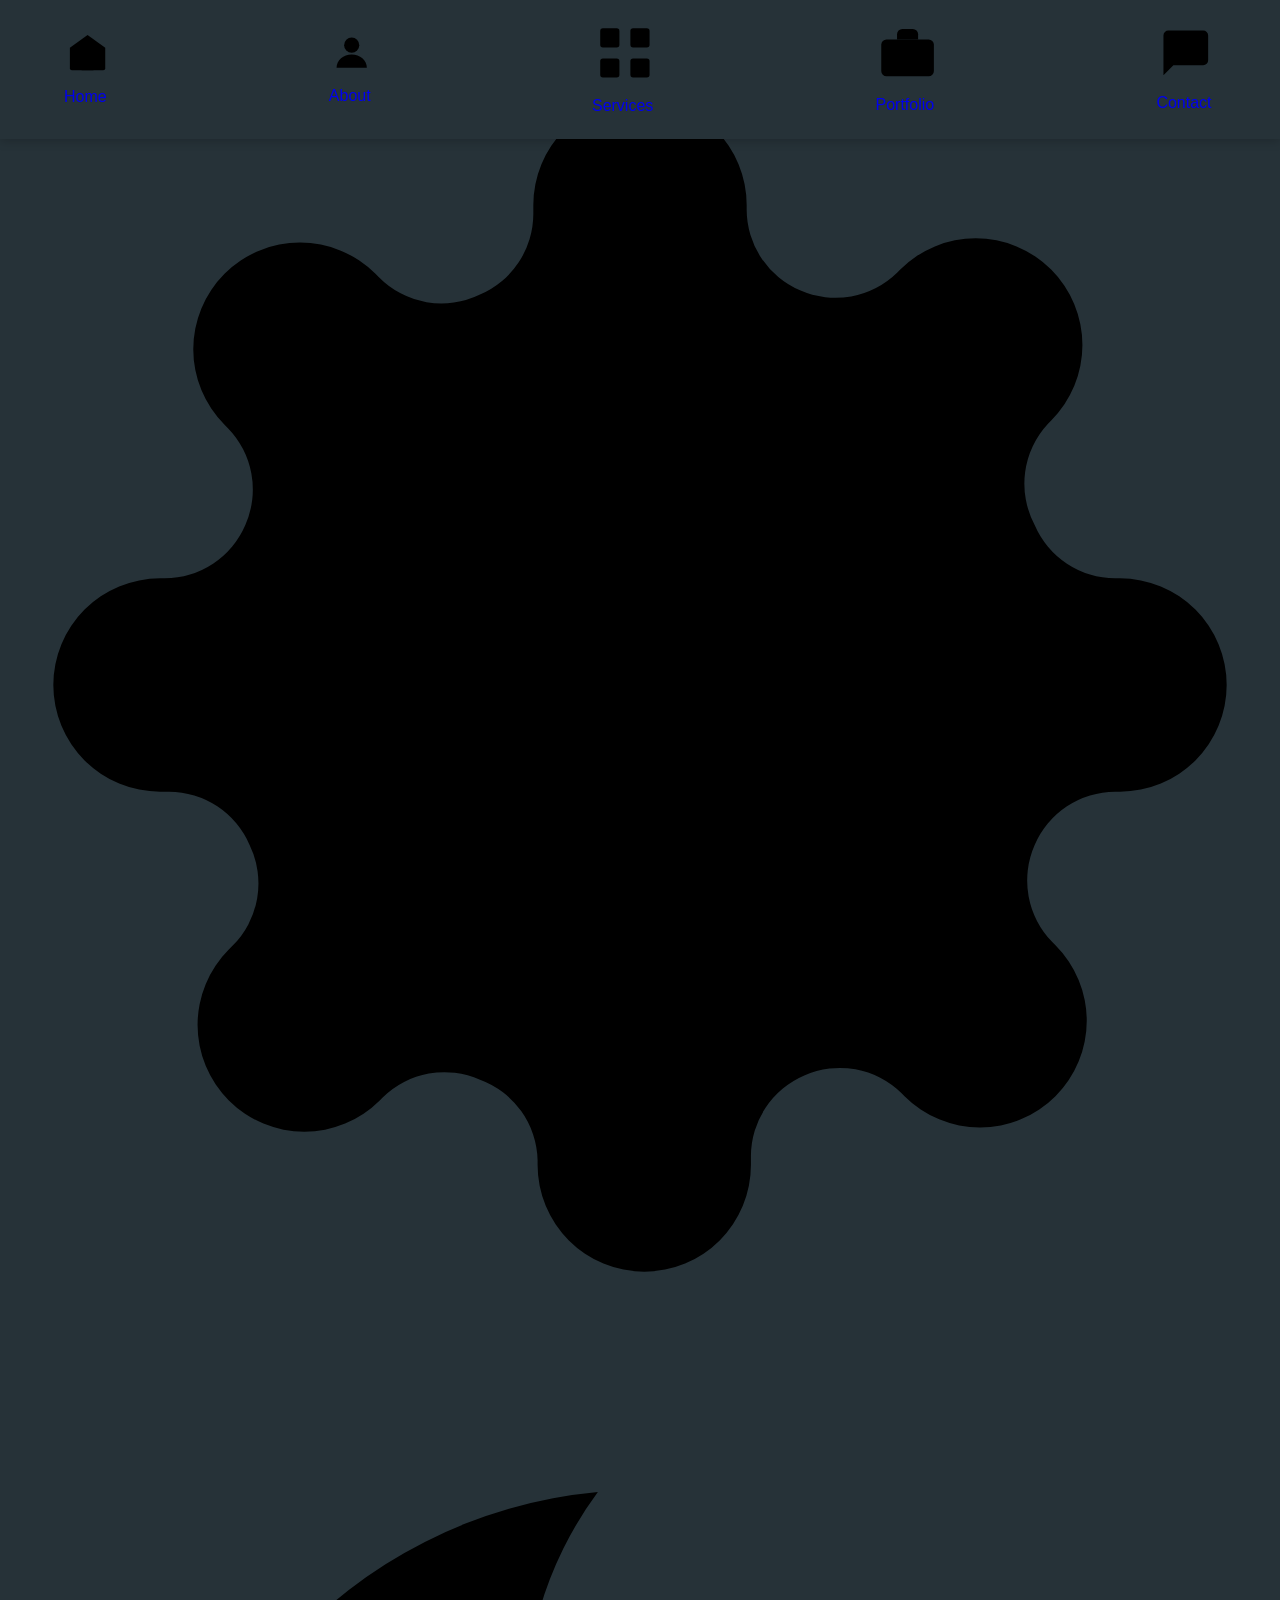
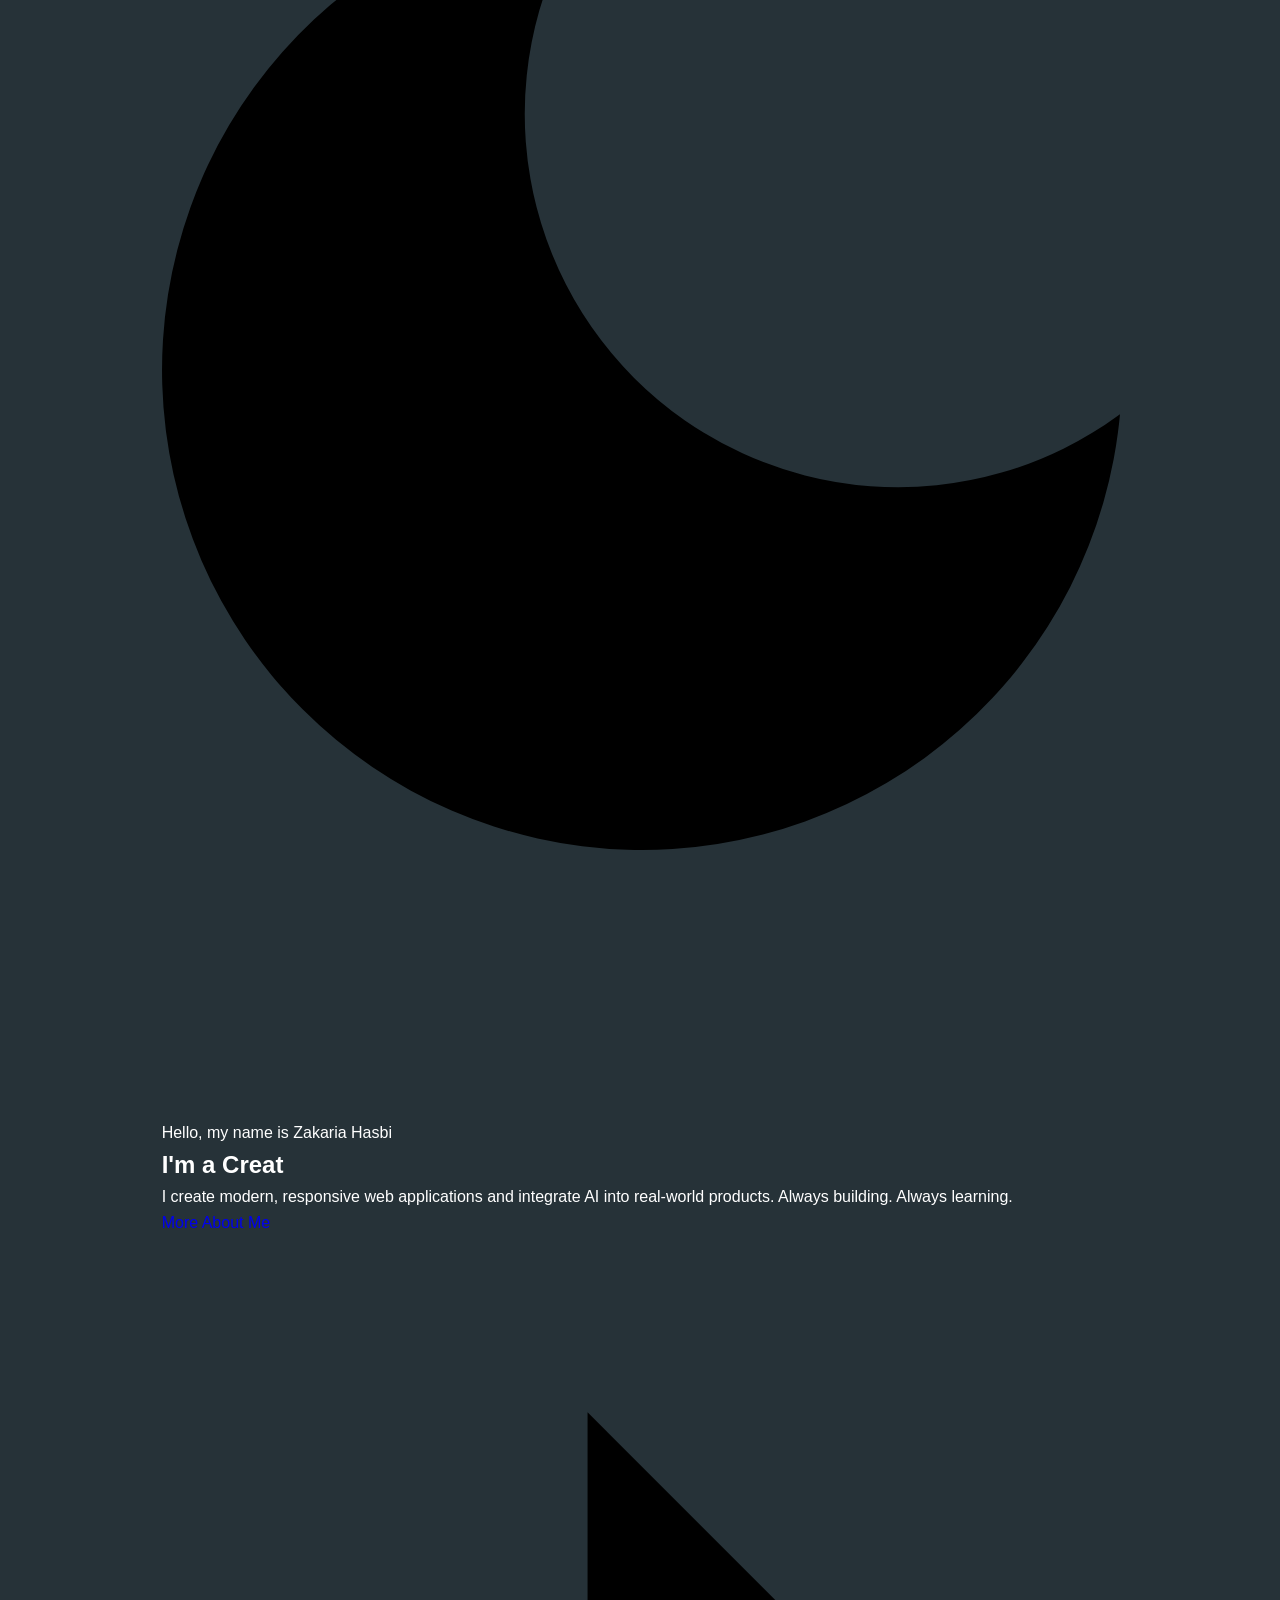
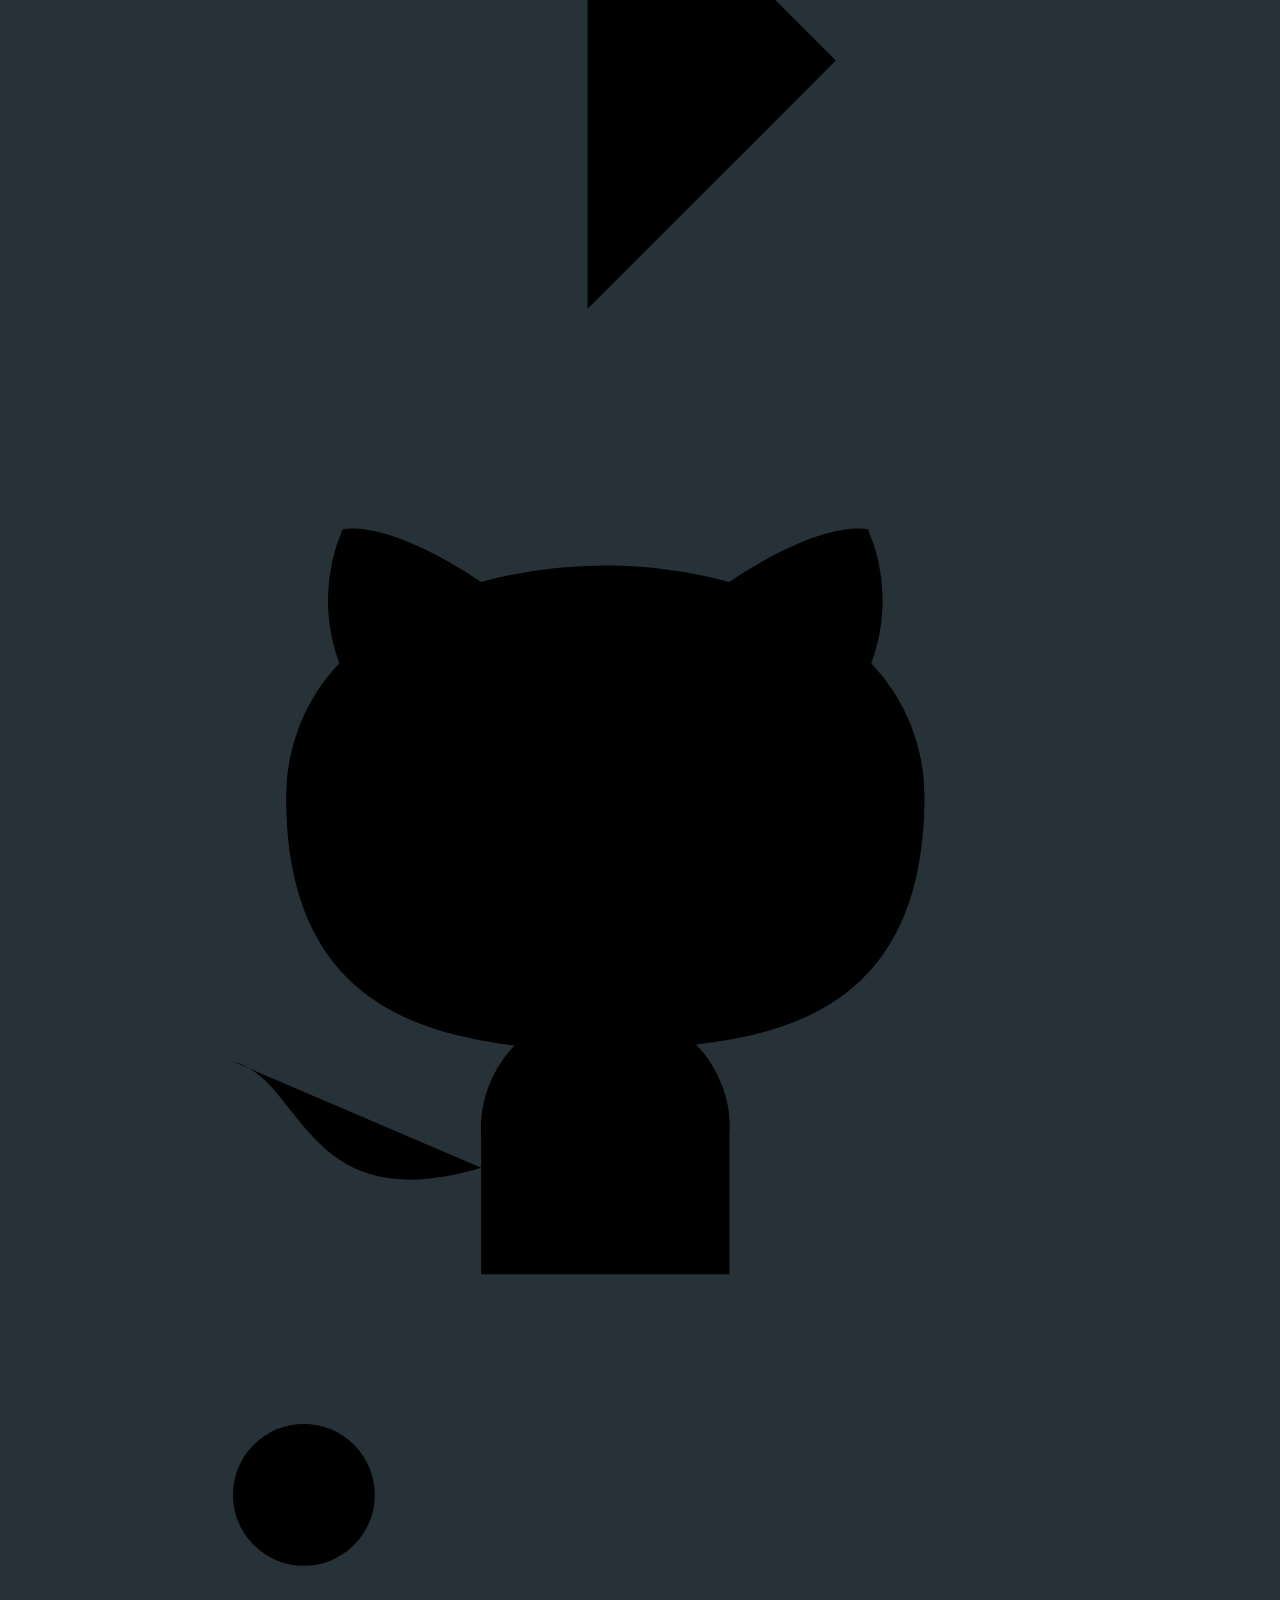
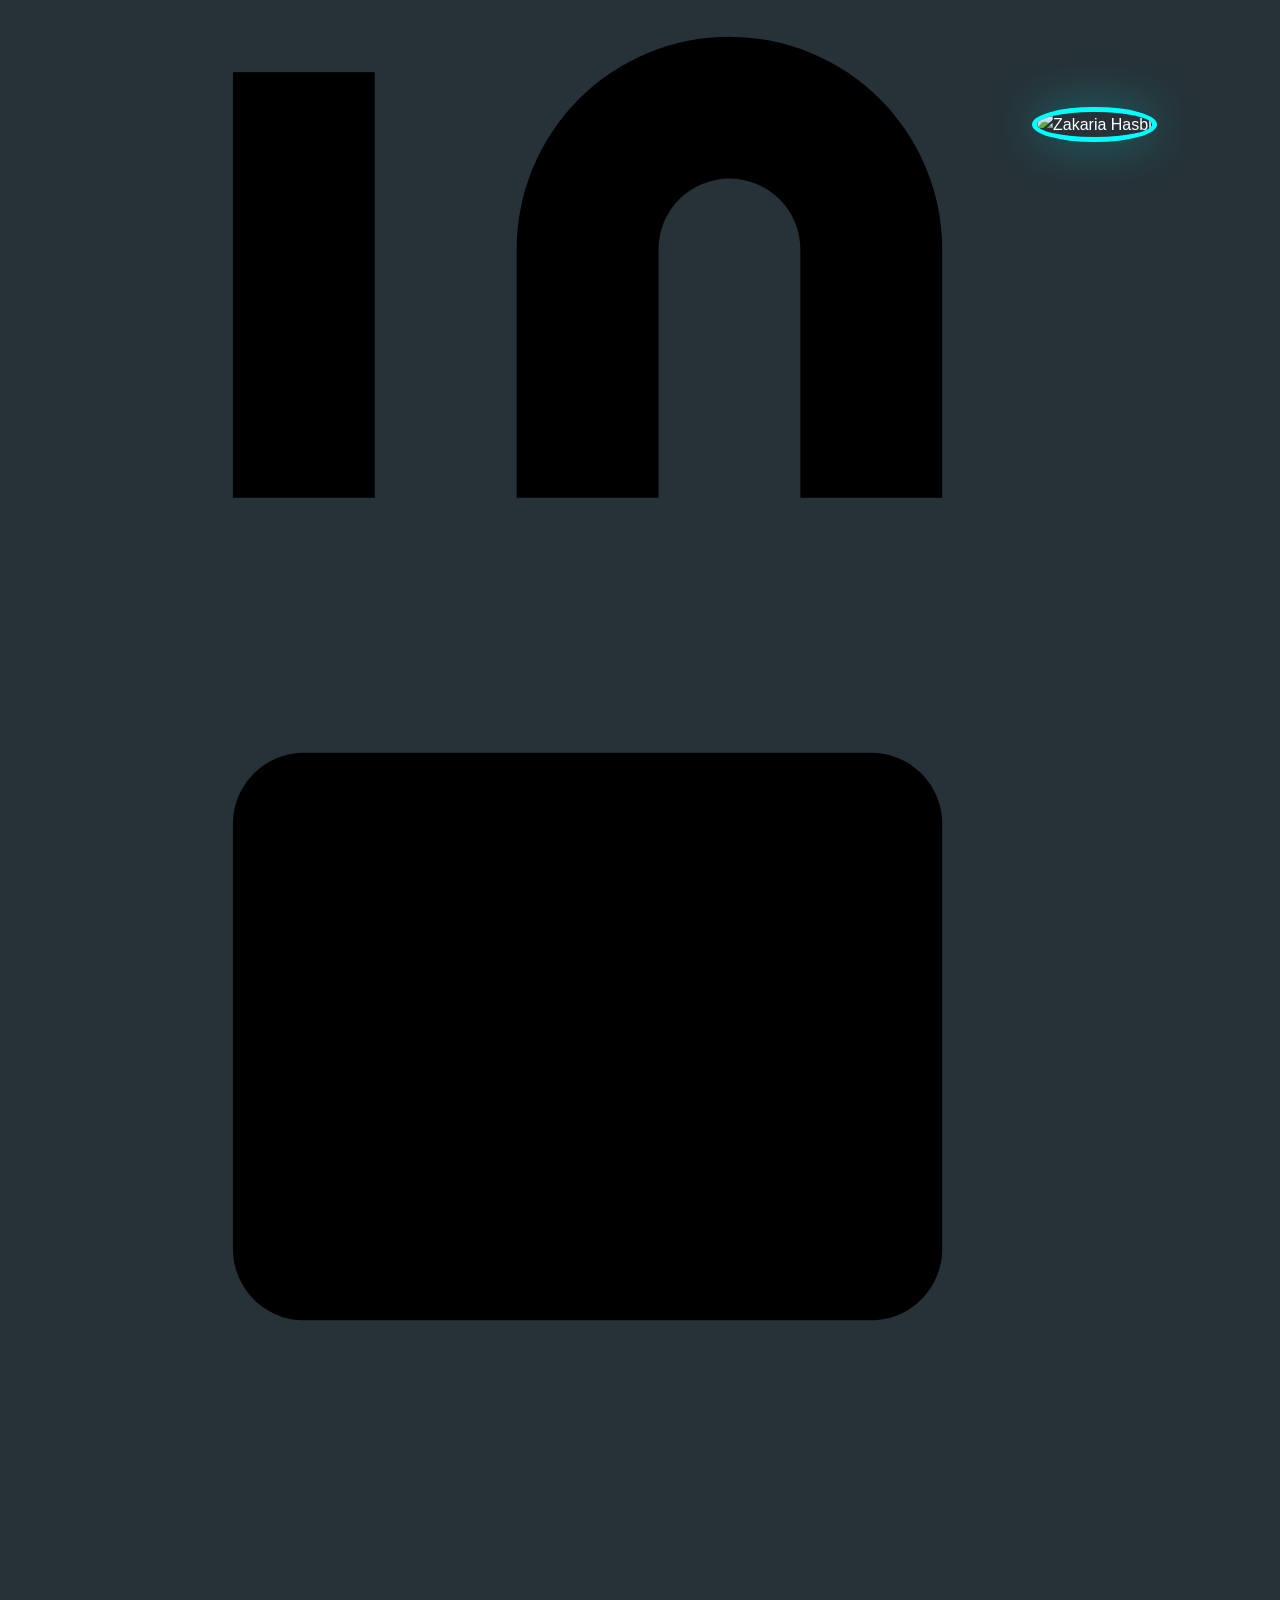
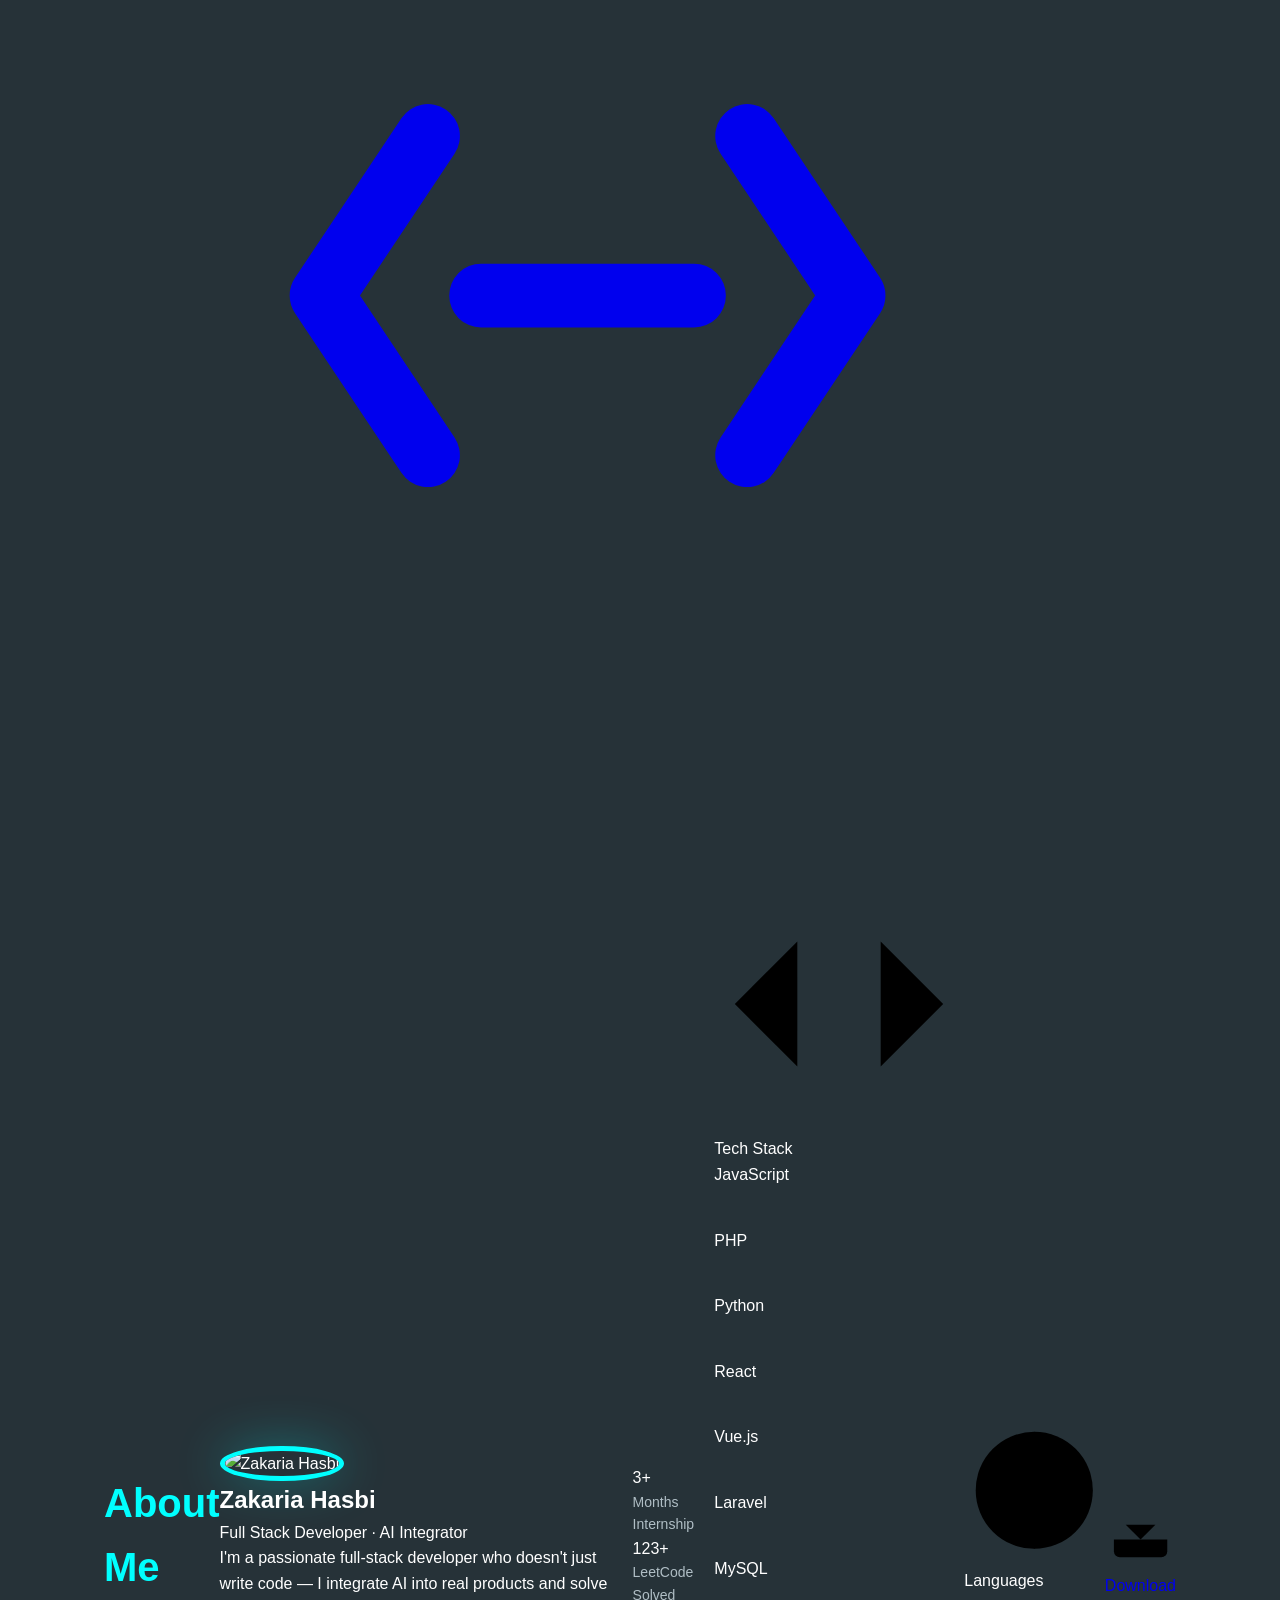
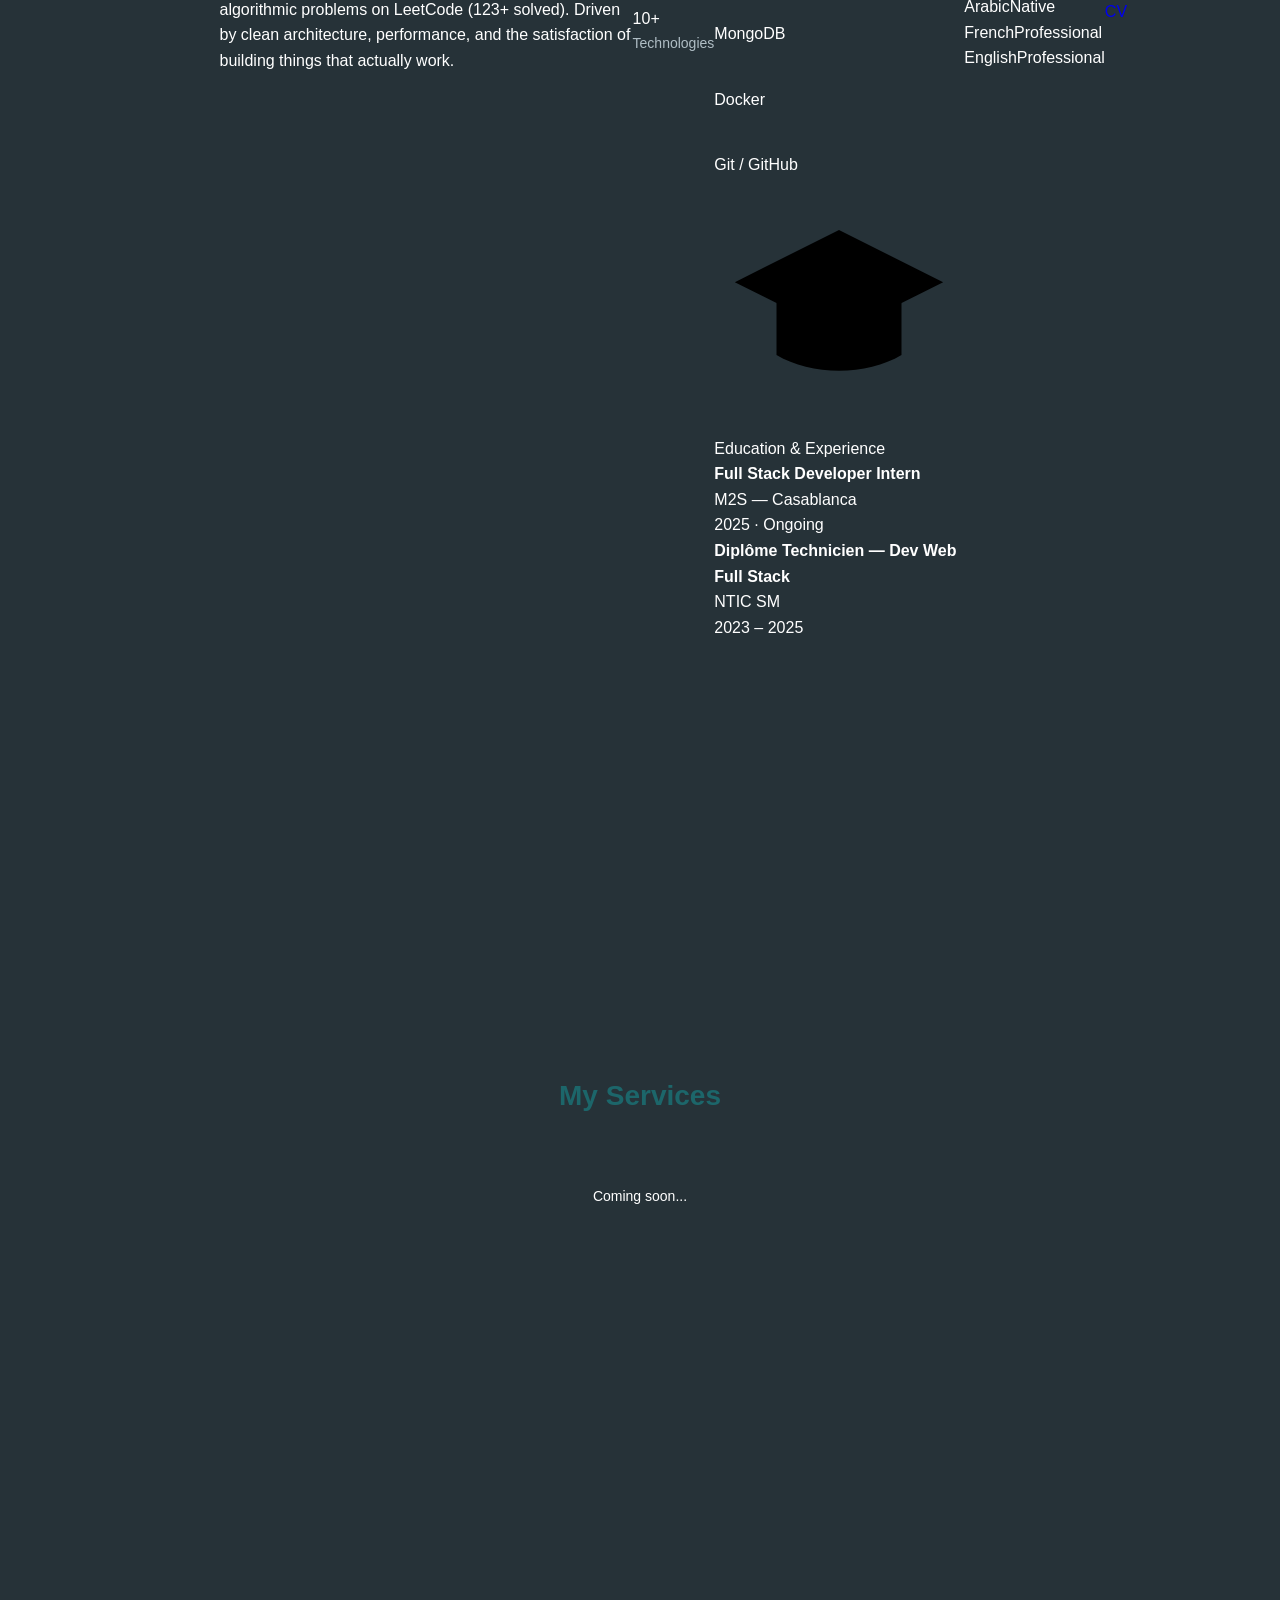
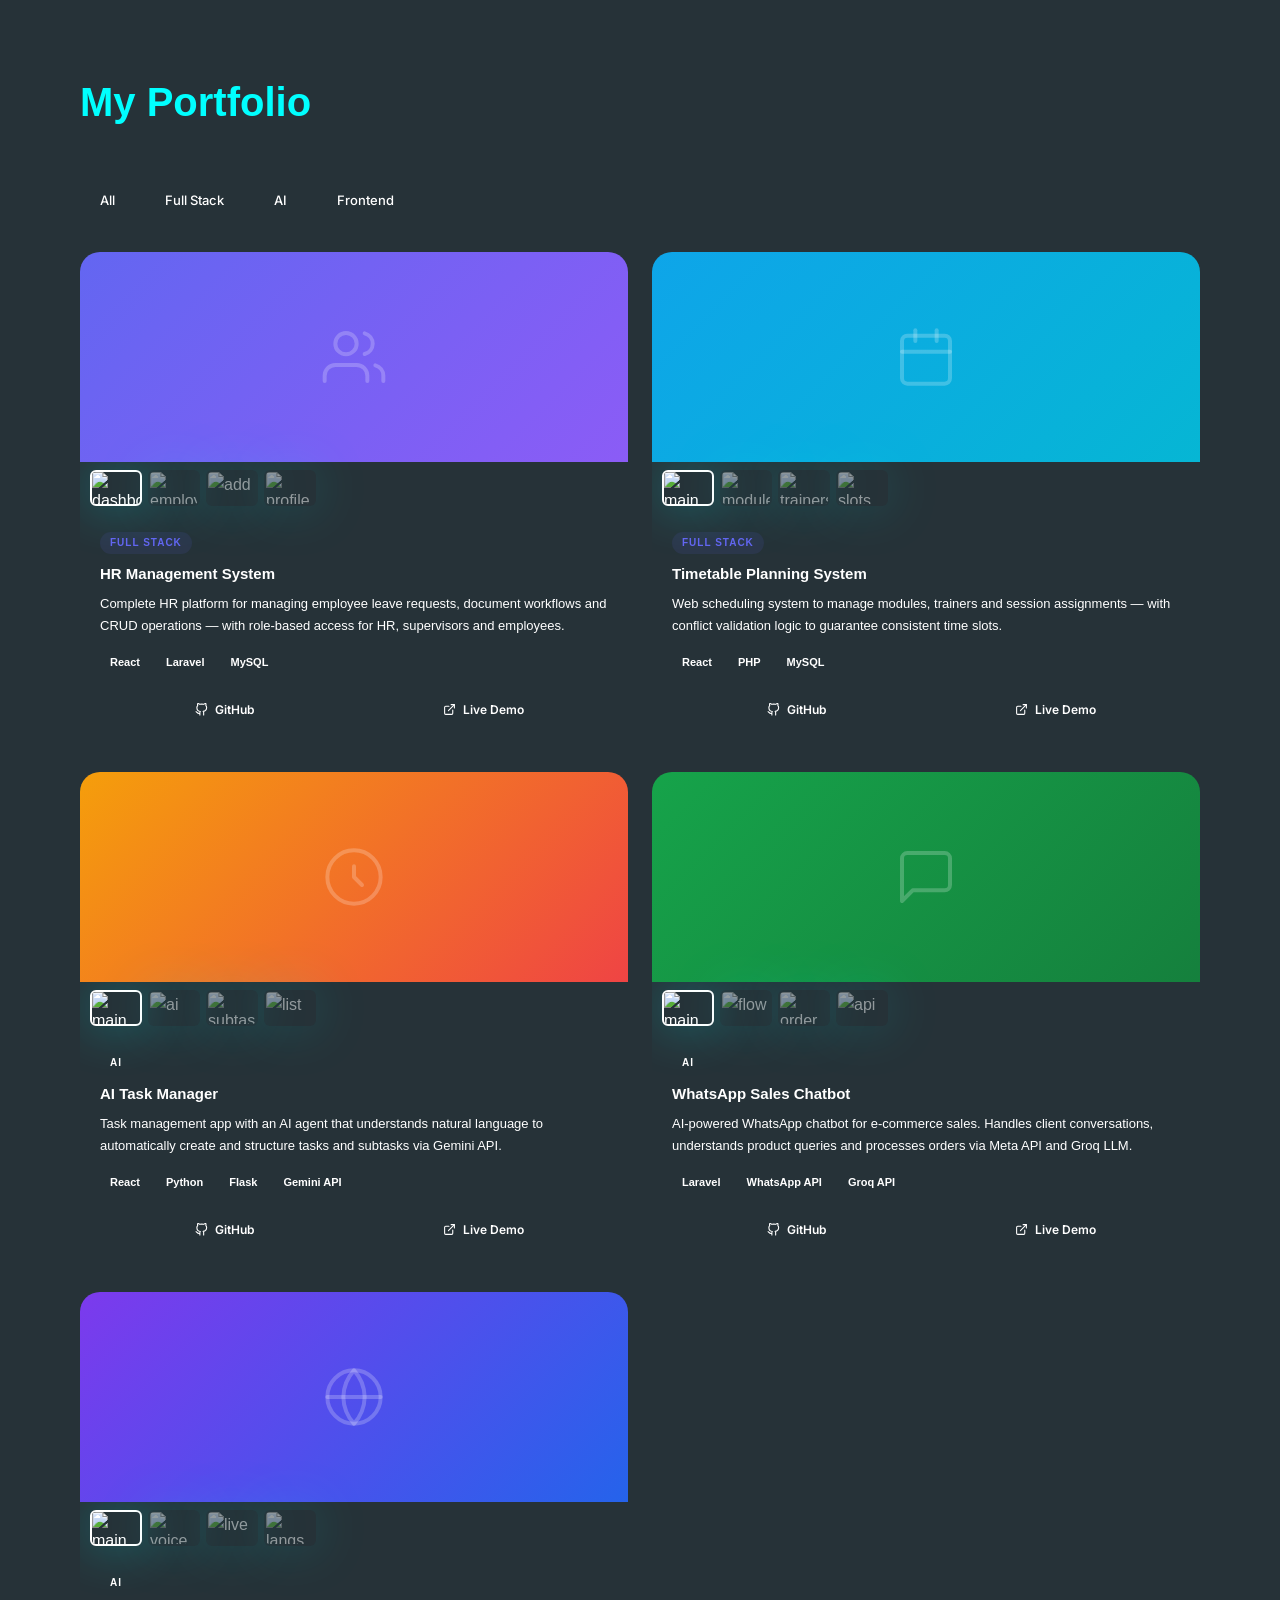
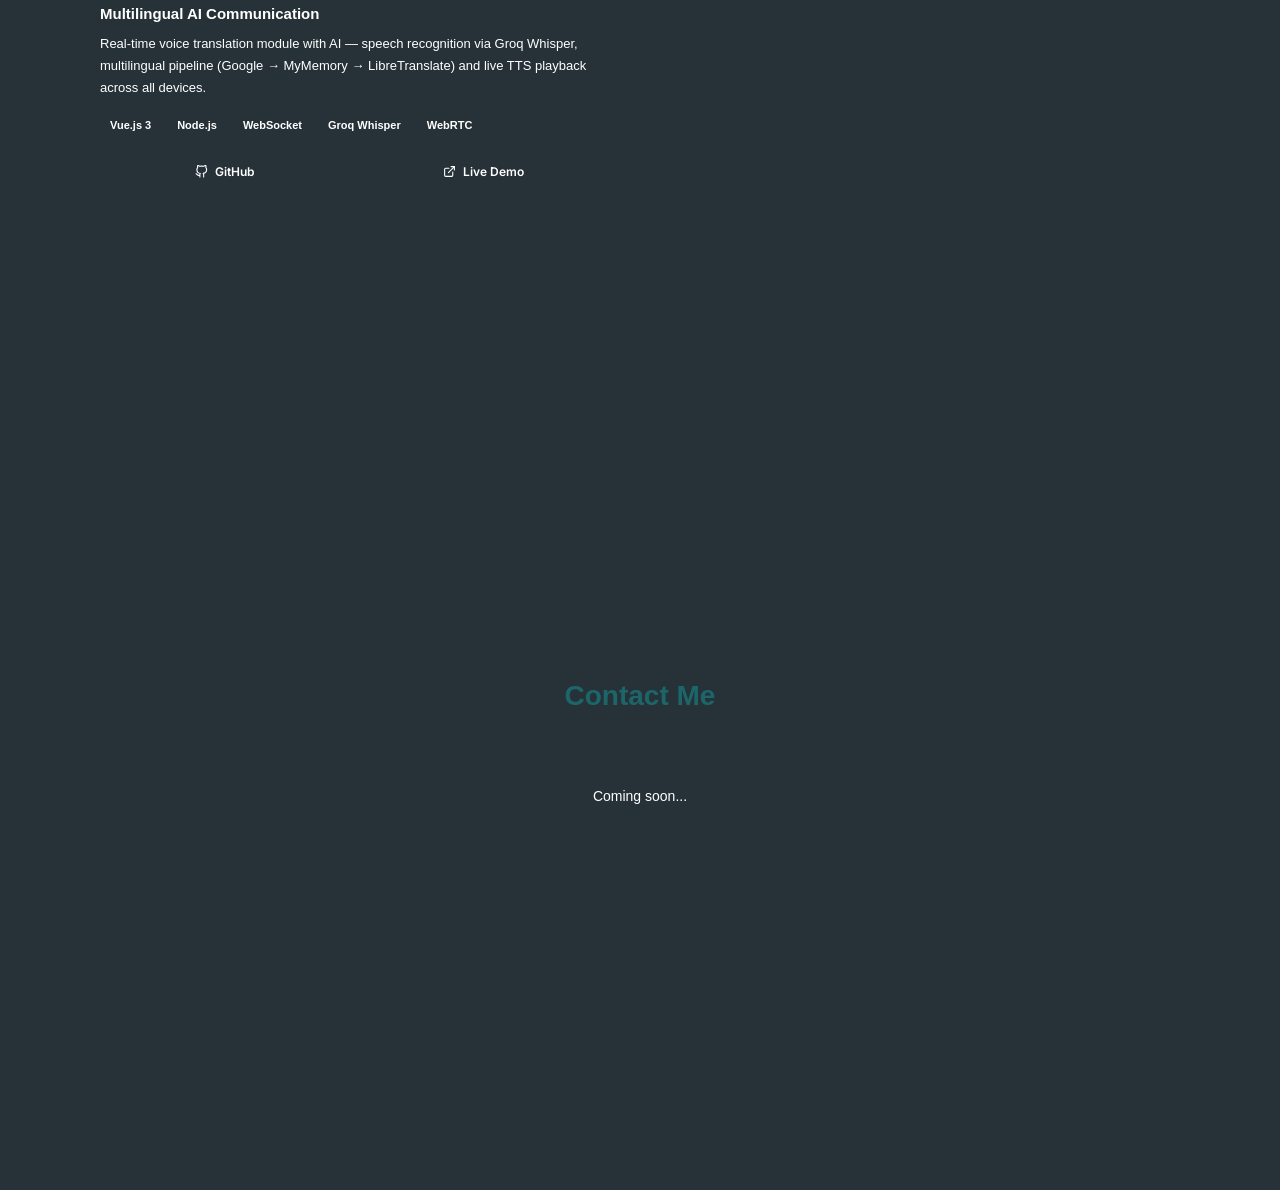
==== index.html @ 6c3c505d "Update index.html this is new portfolio i work on" ====
<!DOCTYPE html>
<html lang="en" data-theme="light">
<head>
<meta charset="UTF-8" />
<meta name="viewport" content="width=device-width, initial-scale=1.0" />
<link rel="stylesheet" href="index.css">
<title>Zakaria Hasbi — Portfolio</title>
<link href="https://fonts.googleapis.com/css2?family=Inter:wght@300;400;500;600;700&family=Dancing+Script:wght@700&display=swap" rel="stylesheet" />
<style>

  .placeholder-section {
    display: flex; flex-direction: column;
    align-items: center; justify-content: center;
    min-height: 100vh; gap: 16px;
    border-top: 1px solid var(--border);
  }
  .placeholder-section .ph-icon { font-size: 48px; opacity: 0.15; }
  .placeholder-section h2 { font-size: 28px; font-weight: 700; opacity: 0.25; }

  /* ════════════════════════════
     SCROLL REVEAL
  ════════════════════════════ */
  .reveal {
    opacity: 0; transform: translateY(30px);
    transition: opacity 0.7s ease, transform 0.7s ease;
  }
  .reveal.visible { opacity: 1; transform: none; }

  /* ════════════════════════════
     KEYFRAMES
  ════════════════════════════ */
  @keyframes floatShape { 0%,100%{transform:translateY(0)} 50%{transform:translateY(-14px)} }
  @keyframes cursorBlink { 0%,100%{border-color:var(--accent)} 50%{border-color:transparent} }
  @keyframes slideDown { from{opacity:0;transform:translateY(-16px)} to{opacity:1;transform:none} }

  /* ════════════════════════════
     RESPONSIVE
  ════════════════════════════ */
  @media (max-width: 1024px) {
    #home { padding: 0 40px 60px; gap: 40px; }
    #about { padding: 80px 40px; }
    .photo-wrap { width: 220px; height: 256px; }
    .nav-dots { display: none; }
  }

  @media (max-width: 768px) {
    .sidebar { transform: translateX(-100%); width: 220px; }
    .hamburger { display: flex; }
    .main { margin-left: 0; }
    .topbar { left: 0; padding: 16px 20px; }

    #home { flex-direction: column-reverse; align-items: center; justify-content: center; padding: 24px 24px 48px; gap: 32px; text-align: center; min-height: calc(100vh - 72px); }
    .hero-content { max-width: 100%; }
    .bio-short { max-width: 100%; }
    .socials { justify-content: center; }
    .photo-wrap { width: 180px; height: 210px; }

    #about { padding: 64px 24px; }
    .grid-2 { grid-template-columns: 1fr; }
    .bio-card { flex-direction: column; text-align: center; }
    .bio-photo { margin: 0 auto; }
    .stats-row { gap: 10px; }
  }

  @media (max-width: 480px) {
    #home { padding: 16px 16px 40px; gap: 24px; }
    .photo-wrap { width: 150px; height: 175px; }
    .headline { font-size: clamp(22px, 7vw, 32px); }
    .bio-short, .bio-text p { font-size: 14px; }
    .cta { padding: 12px 24px; font-size: 13px; }
    .stats-row { grid-template-columns: repeat(3,1fr); }
    .stat-num { font-size: 24px; }
    .card { padding: 20px; }
    #about { padding: 48px 16px; }
  }

  /* ════════════════════════════
     PORTFOLIO SECTION
  ════════════════════════════ */
  #portfolio {
    padding: 80px 80px 80px;
    display: flex; flex-direction: column; justify-content: center;
    border-top: 1px solid var(--border);
  }

  /* Filter bar */
  .filter-bar {
    display: flex; gap: 10px; flex-wrap: wrap;
    margin-bottom: 36px;
  }
  .filter-btn {
    padding: 8px 20px; border-radius: 100px;
    border: 1px solid var(--border);
    background: transparent; color: var(--text-sub);
    font-size: 13px; font-weight: 500; font-family: 'Inter', sans-serif;
    cursor: pointer; transition: all 0.22s ease;
  }
  .filter-btn:hover { border-color: var(--accent); color: var(--accent); }
  .filter-btn.active { background: var(--accent); border-color: var(--accent); color: #fff; }

  /* Grid */
  .proj-grid {
    display: grid;
    grid-template-columns: repeat(2, 1fr);
    gap: 24px;
  }

  /* Card */
  .proj-card {
    background: var(--card-bg);
    border: 1px solid var(--border);
    border-radius: 20px; overflow: hidden;
    transition: background var(--transition), border-color var(--transition), transform 0.28s ease, box-shadow 0.28s ease;
  }
  .proj-card:hover { transform: translateY(-5px); box-shadow: 0 16px 48px var(--accent-glow); }
  .proj-card.hidden { display: none; }

  /* ── Gallery ── */
  .proj-gallery { position: relative; background: #0d0d1a; }

  .proj-main-img {
    width: 100%; height: 210px;
    object-fit: cover; display: block;
    transition: opacity 0.22s ease, transform 0.22s ease;
  }

  /* fallback gradient when no image */
  .proj-gallery-placeholder {
    width: 100%; height: 210px;
    display: flex; align-items: center; justify-content: center;
    background: linear-gradient(135deg, var(--c1), var(--c2));
  }
  .proj-gallery-placeholder svg {
    width: 64px; height: 64px;
    stroke: rgba(255,255,255,0.22); fill: none;
    stroke-width: 1.5; stroke-linecap: round; stroke-linejoin: round;
  }

  /* Thumbnails row */
  .proj-thumbs {
    display: flex; gap: 6px;
    padding: 8px 10px;
    background: var(--card-bg);
    border-bottom: 1px solid var(--border);
  }
  .proj-thumb {
    width: 52px; height: 36px;
    object-fit: cover; border-radius: 6px;
    cursor: pointer; opacity: 0.5;
    border: 2px solid transparent;
    transition: opacity 0.2s, border-color 0.2s, transform 0.2s;
    flex-shrink: 0;
  }
  .proj-thumb:hover { opacity: 0.8; transform: translateY(-1px); }
  .proj-thumb.active { opacity: 1; border-color: var(--accent); }

  /* placeholder thumbs (no image) */
  .proj-thumb-ph {
    width: 52px; height: 36px; border-radius: 6px;
    background: var(--border); opacity: 0.4;
    flex-shrink: 0;
  }

  /* Body */
  .proj-body { padding: 18px 20px 20px; }

  .proj-top-row {
    display: flex; align-items: center; justify-content: space-between;
    margin-bottom: 8px;
  }
  .proj-cat-badge {
    display: inline-block;
    font-size: 10px; font-weight: 700; text-transform: uppercase;
    letter-spacing: 0.1em; color: #6366f1;
    background: rgba(99,102,241,0.1);
    padding: 3px 10px; border-radius: 100px;
  }
  .proj-cat-ai   { color: var(--accent); background: var(--accent-glow); }
  .proj-cat-full { color: #6366f1; background: rgba(99,102,241,0.1); }

  .proj-title { font-size: 15px; font-weight: 700; margin-bottom: 7px; color: var(--text); }
  .proj-desc  { font-size: 13px; line-height: 1.7; color: var(--text-sub); margin-bottom: 14px; }

  .proj-tags { display: flex; flex-wrap: wrap; gap: 6px; margin-bottom: 16px; }
  .proj-tag {
    font-size: 11px; font-weight: 600;
    background: var(--bg); border: 1px solid var(--border);
    color: var(--text-sub); padding: 3px 10px; border-radius: 100px;
  }

  /* Buttons row */
  .proj-btns { display: flex; gap: 10px; }
  .proj-btn {
    flex: 1; display: inline-flex; align-items: center; justify-content: center; gap: 7px;
    padding: 9px 0; border-radius: 100px;
    font-size: 12px; font-weight: 600; font-family: 'Inter', sans-serif;
    text-decoration: none; cursor: pointer; border: none;
    transition: all 0.22s ease;
  }
  .proj-btn svg { width: 13px; height: 13px; stroke: currentColor; fill: none; stroke-width: 2; stroke-linecap: round; stroke-linejoin: round; }
  .proj-btn-gh   { background: var(--bg); border: 1px solid var(--border); color: var(--text); }
  .proj-btn-gh:hover   { border-color: var(--accent); color: var(--accent); }
  .proj-btn-demo { background: var(--accent); color: #fff; }
  .proj-btn-demo:hover { background: #c62b37; transform: translateY(-1px); }

  /* Portfolio responsive */
  @media (max-width: 1100px) {
    #portfolio { padding: 64px 40px; }
  }
  @media (max-width: 768px) {
    #portfolio { padding: 64px 24px; }
    .proj-grid { grid-template-columns: 1fr; }
  }
  @media (max-width: 480px) {
    #portfolio { padding: 48px 16px; }
    .proj-main-img, .proj-gallery-placeholder { height: 180px; }
  }

</style>
</head>
<body>

<div class="overlay" id="overlay" onclick="closeSidebar()"></div>

<div class="layout">

  <!-- ══ SIDEBAR ══ -->
  <aside class="sidebar" id="sidebar">
    <a class="logo" href="#home">
      <span class="logo-bracket left">A</span>tla<span class="logo-bracket right">s</span>
    </a>
    <nav id="nav">
      <a href="#home" data-section="home" class="active" onclick="closeSidebar()">
        <svg viewBox="0 0 24 24"><path d="M3 9.5L12 3l9 6.5V20a1 1 0 01-1 1H4a1 1 0 01-1-1V9.5z"/><polyline points="9 21 9 12 15 12 15 21"/></svg>
        Home
      </a>
      <a href="#about" data-section="about" onclick="closeSidebar()">
        <svg viewBox="0 0 24 24"><circle cx="12" cy="8" r="4"/><path d="M4 20c0-4 3.6-7 8-7s8 3 8 7"/></svg>
        About
      </a>
      <a href="#services" data-section="services" onclick="closeSidebar()">
        <svg viewBox="0 0 24 24"><rect x="3" y="3" width="7" height="7" rx="1"/><rect x="14" y="3" width="7" height="7" rx="1"/><rect x="3" y="14" width="7" height="7" rx="1"/><rect x="14" y="14" width="7" height="7" rx="1"/></svg>
        Services
      </a>
      <a href="#portfolio" data-section="portfolio" onclick="closeSidebar()">
        <svg viewBox="0 0 24 24"><rect x="2" y="7" width="20" height="14" rx="2"/><path d="M16 7V5a2 2 0 00-2-2h-4a2 2 0 00-2 2v2"/></svg>
        Portfolio
      </a>
      <a href="#contact" data-section="contact" onclick="closeSidebar()">
        <svg viewBox="0 0 24 24"><path d="M21 15a2 2 0 01-2 2H7l-4 4V5a2 2 0 012-2h14a2 2 0 012 2z"/></svg>
        Contact
      </a>
    </nav>
  </aside>

  <!-- ══ MAIN ══ -->
  <div class="main">

    <!-- Topbar -->
    <div class="topbar">
      <div class="hamburger" onclick="toggleSidebar()">
        <span></span><span></span><span></span>
      </div>
      <div class="topbar-right">
        <div class="icon-btn" title="Settings">
          <svg viewBox="0 0 24 24"><circle cx="12" cy="12" r="3"/><path d="M19.4 15a1.65 1.65 0 00.33 1.82l.06.06a2 2 0 010 2.83 2 2 0 01-2.83 0l-.06-.06a1.65 1.65 0 00-1.82-.33 1.65 1.65 0 00-1 1.51V21a2 2 0 01-4 0v-.09A1.65 1.65 0 009 19.4a1.65 1.65 0 00-1.82.33l-.06.06a2 2 0 01-2.83-2.83l.06-.06A1.65 1.65 0 004.68 15a1.65 1.65 0 00-1.51-1H3a2 2 0 010-4h.09A1.65 1.65 0 004.6 9a1.65 1.65 0 00-.33-1.82l-.06-.06a2 2 0 012.83-2.83l.06.06A1.65 1.65 0 009 4.68a1.65 1.65 0 001-1.51V3a2 2 0 014 0v.09a1.65 1.65 0 001 1.51 1.65 1.65 0 001.82-.33l.06-.06a2 2 0 012.83 2.83l-.06.06A1.65 1.65 0 0019.4 9a1.65 1.65 0 001.51 1H21a2 2 0 010 4h-.09a1.65 1.65 0 00-1.51 1z"/></svg>
        </div>
        <div class="icon-btn" onclick="toggleTheme()" title="Toggle dark mode">
          <svg id="themeIcon" viewBox="0 0 24 24"><path d="M21 12.79A9 9 0 1111.21 3 7 7 0 0021 12.79z"/></svg>
        </div>
      </div>
    </div>

    <!-- ══ SECTIONS ══ -->
    <div class="sections">

      <!-- ── HOME ── -->
      <section id="home">
        <div class="shape shape-1"></div>
        <div class="shape shape-2"></div>
        <div class="shape shape-3"></div>

        <div class="hero-content">
          <p class="greeting">Hello, my name is <span class="cursive">Zakaria Hasbi</span></p>
          <h1 class="headline">I'm a <span class="typed" id="typed"></span></h1>
          <p class="bio-short">I create modern, responsive web applications and integrate AI into real-world products. Always building. Always learning.</p>
          <a href="#about" class="cta">
            More About Me
            <svg viewBox="0 0 24 24"><line x1="5" y1="12" x2="19" y2="12"/><polyline points="12 5 19 12 12 19"/></svg>
          </a>
          <div class="socials">
            <a href="https://github.com/Zakaria123-hs" target="_blank" class="social-btn" title="GitHub">
              <svg viewBox="0 0 24 24"><path d="M9 19c-5 1.5-5-2.5-7-3m14 6v-3.87a3.37 3.37 0 00-.94-2.61c3.14-.35 6.44-1.54 6.44-7A5.44 5.44 0 0020 4.77 5.07 5.07 0 0019.91 1S18.73.65 16 2.48a13.38 13.38 0 00-7 0C6.27.65 5.09 1 5.09 1A5.07 5.07 0 005 4.77a5.44 5.44 0 00-1.5 3.78c0 5.42 3.3 6.61 6.44 7A3.37 3.37 0 009 18.13V22"/></svg>
            </a>
            <a href="https://www.linkedin.com/in/zakaria-hasbi" target="_blank" class="social-btn" title="LinkedIn">
              <svg viewBox="0 0 24 24"><path d="M16 8a6 6 0 016 6v7h-4v-7a2 2 0 00-2-2 2 2 0 00-2 2v7h-4v-7a6 6 0 016-6z"/><rect x="2" y="9" width="4" height="12"/><circle cx="4" cy="4" r="2"/></svg>
            </a>
            <a href="mailto:zakariahasbi19@gmail.com" class="social-btn" title="Email">
              <svg viewBox="0 0 24 24"><path d="M4 4h16c1.1 0 2 .9 2 2v12c0 1.1-.9 2-2 2H4c-1.1 0-2-.9-2-2V6c0-1.1.9-2 2-2z"/><polyline points="22,6 12,13 2,6"/></svg>
            </a>
            <a href="https://leetcode.com/u/zakaria_hasbi/" target="_blank" class="social-btn" title="LeetCode">
              <svg viewBox="0 0 24 24" fill="none" stroke="currentColor" stroke-width="1.8" stroke-linecap="round" stroke-linejoin="round"><path d="M9 12h6M7.5 7.5l-3 4.5 3 4.5M16.5 7.5l3 4.5-3 4.5"/></svg>
            </a>
          </div>
        </div>

        <div class="photo-wrap">
          <div class="corner-bracket tl"></div>
          <div class="photo-card">
            <img src="img.png" alt="Zakaria Hasbi" />
          </div>
          <div class="corner-bracket br"></div>
        </div>

        <div class="nav-dots">
          <div class="dot active"></div>
          <div class="dot"></div>
          <div class="dot"></div>
        </div>
      </section>

      <!-- ── ABOUT ── -->
      <section id="about">
        <div class="section-header">
          <h2 class="section-title">About <span>Me</span></h2>
          <div class="section-line" id="line-about"></div>
        </div>

        <div class="bio-card reveal">
          <div class="bio-photo"><img src="img.png" alt="Zakaria Hasbi" /></div>
          <div class="bio-text">
            <h2>Zakaria Hasbi</h2>
            <div class="role">Full Stack Developer · AI Integrator</div>
            <p>I'm a passionate full-stack developer who doesn't just write code — I integrate AI into real products and solve algorithmic problems on LeetCode (123+ solved). Driven by clean architecture, performance, and the satisfaction of building things that actually work.</p>
          </div>
        </div>

        <div class="stats-row">
          <div class="stat-card reveal" style="transition-delay:.1s">
            <div class="stat-num">3+</div>
            <div class="stat-label">Months Internship</div>
          </div>
          <div class="stat-card reveal" style="transition-delay:.2s">
            <div class="stat-num">123+</div>
            <div class="stat-label">LeetCode Solved</div>
          </div>
          <div class="stat-card reveal" style="transition-delay:.3s">
            <div class="stat-num">10+</div>
            <div class="stat-label">Technologies</div>
          </div>
        </div>

        <div class="grid-2">
          <div class="card reveal" style="transition-delay:.1s">
            <div class="card-title">
              <svg viewBox="0 0 24 24"><polyline points="16 18 22 12 16 6"/><polyline points="8 6 2 12 8 18"/></svg>
              Tech Stack
            </div>
            <div class="skills-grid">
              <div class="skill-tag"><span class="skill-dot"></span>JavaScript</div>
              <div class="skill-tag"><span class="skill-dot"></span>PHP</div>
              <div class="skill-tag"><span class="skill-dot"></span>Python</div>
              <div class="skill-tag"><span class="skill-dot"></span>React</div>
              <div class="skill-tag"><span class="skill-dot"></span>Vue.js</div>
              <div class="skill-tag"><span class="skill-dot"></span>Laravel</div>
              <div class="skill-tag"><span class="skill-dot"></span>MySQL</div>
              <div class="skill-tag"><span class="skill-dot"></span>MongoDB</div>
              <div class="skill-tag"><span class="skill-dot"></span>Docker</div>
              <div class="skill-tag"><span class="skill-dot"></span>Git / GitHub</div>
            </div>
          </div>

          <div class="card reveal" style="transition-delay:.2s">
            <div class="card-title">
              <svg viewBox="0 0 24 24"><path d="M22 10v6M2 10l10-5 10 5-10 5z"/><path d="M6 12v5c3.33 2 8.67 2 12 0v-5"/></svg>
              Education & Experience
            </div>
            <div class="timeline">
              <div class="tl-item">
                <div class="tl-left"><div class="tl-dot"></div><div class="tl-line"></div></div>
                <div class="tl-content">
                  <h4>Full Stack Developer Intern</h4>
                  <div class="tl-org">M2S — Casablanca</div>
                  <div class="tl-date">2025 · Ongoing</div>
                </div>
              </div>
              <div class="tl-item">
                <div class="tl-left"><div class="tl-dot"></div><div class="tl-line"></div></div>
                <div class="tl-content">
                  <h4>Diplôme Technicien — Dev Web Full Stack</h4>
                  <div class="tl-org">NTIC SM</div>
                  <div class="tl-date">2023 – 2025</div>
                </div>
              </div>
            </div>
          </div>
        </div>

        <div class="card reveal" style="transition-delay:.3s; margin-bottom: 28px;">
          <div class="card-title">
            <svg viewBox="0 0 24 24"><circle cx="12" cy="12" r="10"/><line x1="2" y1="12" x2="22" y2="12"/><path d="M12 2a15.3 15.3 0 014 10 15.3 15.3 0 01-4 10 15.3 15.3 0 01-4-10 15.3 15.3 0 014-10z"/></svg>
            Languages
          </div>
          <div class="lang-list">
            <div class="lang-item">
              <div class="lang-header"><span>Arabic</span><span>Native</span></div>
              <div class="lang-bar"><div class="lang-fill" data-w="100"></div></div>
            </div>
            <div class="lang-item">
              <div class="lang-header"><span>French</span><span>Professional</span></div>
              <div class="lang-bar"><div class="lang-fill" data-w="85"></div></div>
            </div>
            <div class="lang-item">
              <div class="lang-header"><span>English</span><span>Professional</span></div>
              <div class="lang-bar"><div class="lang-fill" data-w="80"></div></div>
            </div>
          </div>
        </div>

        <div class="cv-row reveal">
          <a href="cv.pdf" download class="btn-cv">
            <svg viewBox="0 0 24 24"><path d="M21 15v4a2 2 0 01-2 2H5a2 2 0 01-2-2v-4"/><polyline points="7 10 12 15 17 10"/><line x1="12" y1="15" x2="12" y2="3"/></svg>
            Download CV
          </a>
        </div>
      </section>

      <!-- ── SERVICES placeholder ── -->
      <section id="services" class="placeholder-section">
        <div class="section-header" style="text-align:center">
          <h2 class="section-title">My <span>Services</span></h2>
          <div class="section-line" id="line-services" style="margin:8px auto 0"></div>
        </div>
        <p style="color:var(--text-sub);font-size:14px">Coming soon...</p>
      </section>


      <!-- ── PORTFOLIO ── -->
      <section id="portfolio">
        <div class="section-header">
          <h2 class="section-title">My <span>Portfolio</span></h2>
          <div class="section-line" id="line-portfolio"></div>
        </div>

        <!-- Filter tabs -->
        <div class="filter-bar reveal">
          <button class="filter-btn active" data-filter="all">All</button>
          <button class="filter-btn" data-filter="fullstack">Full Stack</button>
          <button class="filter-btn" data-filter="ai">AI</button>
          <button class="filter-btn" data-filter="frontend">Frontend</button>
        </div>

        <!-- Cards grid -->
        <div class="proj-grid">

          <!-- ── HR Management ── -->
          <div class="proj-card reveal" data-cat="fullstack">
            <div class="proj-gallery">
              <img src="HR.png" class="proj-main-img" id="main-hr" alt="HR System" onerror="this.style.display='none';this.nextElementSibling.style.display='flex'">
              <div class="proj-gallery-placeholder" style="--c1:#6366f1;--c2:#8b5cf6;display:none">
                <svg viewBox="0 0 24 24"><path d="M17 21v-2a4 4 0 00-4-4H5a4 4 0 00-4 4v2"/><circle cx="9" cy="7" r="4"/><path d="M23 21v-2a4 4 0 00-3-3.87M16 3.13a4 4 0 010 7.75"/></svg>
              </div>
            </div>
            <div class="proj-thumbs">
              <img src="HR.png"   class="proj-thumb active" onclick="switchImg('main-hr',this,'HR.png')"   alt="dashboard">
              <img src="HR2.png"   class="proj-thumb"        onclick="switchImg('main-hr',this,'HR2.png')"   alt="employees">
              <img src="HR3.png" class="proj-thumb"       onclick="switchImg('main-hr',this,'HR3.png')" alt="add employee">
              <img src="HR4.png"     class="proj-thumb"        onclick="switchImg('main-hr',this,'HR4.png')"     alt="profile">
            </div>
            <div class="proj-body">
              <div class="proj-top-row">
                <span class="proj-cat-badge proj-cat-full">Full Stack</span>
              </div>
              <h3 class="proj-title">HR Management System</h3>
              <p class="proj-desc">Complete HR platform for managing employee leave requests, document workflows and CRUD operations — with role-based access for HR, supervisors and employees.</p>
              <div class="proj-tags">
                <span class="proj-tag">React</span>
                <span class="proj-tag">Laravel</span>
                <span class="proj-tag">MySQL</span>
              </div>
              <div class="proj-btns">
                <a href="https://github.com/Zakaria123-hs/HR-system.git" target="_blank" class="proj-btn proj-btn-gh">
                  <svg viewBox="0 0 24 24"><path d="M9 19c-5 1.5-5-2.5-7-3m14 6v-3.87a3.37 3.37 0 00-.94-2.61c3.14-.35 6.44-1.54 6.44-7A5.44 5.44 0 0020 4.77 5.07 5.07 0 0019.91 1S18.73.65 16 2.48a13.38 13.38 0 00-7 0C6.27.65 5.09 1 5.09 1A5.07 5.07 0 005 4.77a5.44 5.44 0 00-1.5 3.78c0 5.42 3.3 6.61 6.44 7A3.37 3.37 0 009 18.13V22"/></svg>
                  GitHub
                </a>
                <a href="#" class="proj-btn proj-btn-demo">
                  <svg viewBox="0 0 24 24"><path d="M18 13v6a2 2 0 01-2 2H5a2 2 0 01-2-2V8a2 2 0 012-2h6"/><polyline points="15 3 21 3 21 9"/><line x1="10" y1="14" x2="21" y2="3"/></svg>
                  Live Demo
                </a>
              </div>
            </div>
          </div>

          <!-- ── Timetable System ── -->
          <div class="proj-card reveal" data-cat="fullstack" style="transition-delay:.1s">
            <div class="proj-gallery">
              <img src="images/timetable/main.png" class="proj-main-img" id="main-tt" alt="Timetable" onerror="this.style.display='none';this.nextElementSibling.style.display='flex'">
              <div class="proj-gallery-placeholder" style="--c1:#0ea5e9;--c2:#06b6d4;display:none">
                <svg viewBox="0 0 24 24"><rect x="3" y="4" width="18" height="18" rx="2"/><line x1="16" y1="2" x2="16" y2="6"/><line x1="8" y1="2" x2="8" y2="6"/><line x1="3" y1="10" x2="21" y2="10"/></svg>
              </div>
            </div>
            <div class="proj-thumbs">
              <img src="images/timetable/main.png"     class="proj-thumb active" onclick="switchImg('main-tt',this,'images/timetable/main.png')"     alt="main">
              <img src="images/timetable/modules.png"  class="proj-thumb"        onclick="switchImg('main-tt',this,'images/timetable/modules.png')"  alt="modules">
              <img src="images/timetable/trainers.png" class="proj-thumb"        onclick="switchImg('main-tt',this,'images/timetable/trainers.png')" alt="trainers">
              <img src="images/timetable/slots.png"    class="proj-thumb"        onclick="switchImg('main-tt',this,'images/timetable/slots.png')"    alt="slots">
            </div>
            <div class="proj-body">
              <div class="proj-top-row">
                <span class="proj-cat-badge proj-cat-full">Full Stack</span>
              </div>
              <h3 class="proj-title">Timetable Planning System</h3>
              <p class="proj-desc">Web scheduling system to manage modules, trainers and session assignments — with conflict validation logic to guarantee consistent time slots.</p>
              <div class="proj-tags">
                <span class="proj-tag">React</span>
                <span class="proj-tag">PHP</span>
                <span class="proj-tag">MySQL</span>
              </div>
              <div class="proj-btns">
                <a href="https://github.com/Zakaria123-hs/react-php-timetable-system.git" target="_blank" class="proj-btn proj-btn-gh">
                  <svg viewBox="0 0 24 24"><path d="M9 19c-5 1.5-5-2.5-7-3m14 6v-3.87a3.37 3.37 0 00-.94-2.61c3.14-.35 6.44-1.54 6.44-7A5.44 5.44 0 0020 4.77 5.07 5.07 0 0019.91 1S18.73.65 16 2.48a13.38 13.38 0 00-7 0C6.27.65 5.09 1 5.09 1A5.07 5.07 0 005 4.77a5.44 5.44 0 00-1.5 3.78c0 5.42 3.3 6.61 6.44 7A3.37 3.37 0 009 18.13V22"/></svg>
                  GitHub
                </a>
                <a href="#" class="proj-btn proj-btn-demo">
                  <svg viewBox="0 0 24 24"><path d="M18 13v6a2 2 0 01-2 2H5a2 2 0 01-2-2V8a2 2 0 012-2h6"/><polyline points="15 3 21 3 21 9"/><line x1="10" y1="14" x2="21" y2="3"/></svg>
                  Live Demo
                </a>
              </div>
            </div>
          </div>

          <!-- ── AI Task Manager ── -->
          <div class="proj-card reveal" data-cat="ai" style="transition-delay:.2s">
            <div class="proj-gallery">
              <img src="images/tasks/main.png" class="proj-main-img" id="main-task" alt="AI Tasks" onerror="this.style.display='none';this.nextElementSibling.style.display='flex'">
              <div class="proj-gallery-placeholder" style="--c1:#f59e0b;--c2:#ef4444;display:none">
                <svg viewBox="0 0 24 24"><path d="M12 2a10 10 0 110 20A10 10 0 0112 2z"/><path d="M12 8v4l3 3"/></svg>
              </div>
            </div>
            <div class="proj-thumbs">
              <img src="images/tasks/main.png"    class="proj-thumb active" onclick="switchImg('main-task',this,'images/tasks/main.png')"    alt="main">
              <img src="images/tasks/ai.png"      class="proj-thumb"        onclick="switchImg('main-task',this,'images/tasks/ai.png')"      alt="ai">
              <img src="images/tasks/subtask.png" class="proj-thumb"        onclick="switchImg('main-task',this,'images/tasks/subtask.png')" alt="subtask">
              <img src="images/tasks/list.png"    class="proj-thumb"        onclick="switchImg('main-task',this,'images/tasks/list.png')"    alt="list">
            </div>
            <div class="proj-body">
              <div class="proj-top-row">
                <span class="proj-cat-badge proj-cat-ai">AI</span>
              </div>
              <h3 class="proj-title">AI Task Manager</h3>
              <p class="proj-desc">Task management app with an AI agent that understands natural language to automatically create and structure tasks and subtasks via Gemini API.</p>
              <div class="proj-tags">
                <span class="proj-tag">React</span>
                <span class="proj-tag">Python</span>
                <span class="proj-tag">Flask</span>
                <span class="proj-tag">Gemini API</span>
              </div>
              <div class="proj-btns">
                <a href="https://github.com/Zakaria123-hs/task-management.git" target="_blank" class="proj-btn proj-btn-gh">
                  <svg viewBox="0 0 24 24"><path d="M9 19c-5 1.5-5-2.5-7-3m14 6v-3.87a3.37 3.37 0 00-.94-2.61c3.14-.35 6.44-1.54 6.44-7A5.44 5.44 0 0020 4.77 5.07 5.07 0 0019.91 1S18.73.65 16 2.48a13.38 13.38 0 00-7 0C6.27.65 5.09 1 5.09 1A5.07 5.07 0 005 4.77a5.44 5.44 0 00-1.5 3.78c0 5.42 3.3 6.61 6.44 7A3.37 3.37 0 009 18.13V22"/></svg>
                  GitHub
                </a>
                <a href="#" class="proj-btn proj-btn-demo">
                  <svg viewBox="0 0 24 24"><path d="M18 13v6a2 2 0 01-2 2H5a2 2 0 01-2-2V8a2 2 0 012-2h6"/><polyline points="15 3 21 3 21 9"/><line x1="10" y1="14" x2="21" y2="3"/></svg>
                  Live Demo
                </a>
              </div>
            </div>
          </div>

          <!-- ── WhatsApp Chatbot ── -->
          <div class="proj-card reveal" data-cat="ai" style="transition-delay:.3s">
            <div class="proj-gallery">
              <img src="images/chatbot/main.png" class="proj-main-img" id="main-bot" alt="WhatsApp Bot" onerror="this.style.display='none';this.nextElementSibling.style.display='flex'">
              <div class="proj-gallery-placeholder" style="--c1:#16a34a;--c2:#15803d;display:none">
                <svg viewBox="0 0 24 24"><path d="M21 15a2 2 0 01-2 2H7l-4 4V5a2 2 0 012-2h14a2 2 0 012 2z"/></svg>
              </div>
            </div>
            <div class="proj-thumbs">
              <img src="images/chatbot/main.png"  class="proj-thumb active" onclick="switchImg('main-bot',this,'images/chatbot/main.png')"  alt="main">
              <img src="images/chatbot/flow.png"  class="proj-thumb"        onclick="switchImg('main-bot',this,'images/chatbot/flow.png')"  alt="flow">
              <img src="images/chatbot/order.png" class="proj-thumb"        onclick="switchImg('main-bot',this,'images/chatbot/order.png')" alt="order">
              <img src="images/chatbot/api.png"   class="proj-thumb"        onclick="switchImg('main-bot',this,'images/chatbot/api.png')"   alt="api">
            </div>
            <div class="proj-body">
              <div class="proj-top-row">
                <span class="proj-cat-badge proj-cat-ai">AI</span>
              </div>
              <h3 class="proj-title">WhatsApp Sales Chatbot</h3>
              <p class="proj-desc">AI-powered WhatsApp chatbot for e-commerce sales. Handles client conversations, understands product queries and processes orders via Meta API and Groq LLM.</p>
              <div class="proj-tags">
                <span class="proj-tag">Laravel</span>
                <span class="proj-tag">WhatsApp API</span>
                <span class="proj-tag">Groq API</span>
              </div>
              <div class="proj-btns">
                <a href="https://github.com/Zakaria123-hs/chatbot-whatsapp.git" target="_blank" class="proj-btn proj-btn-gh">
                  <svg viewBox="0 0 24 24"><path d="M9 19c-5 1.5-5-2.5-7-3m14 6v-3.87a3.37 3.37 0 00-.94-2.61c3.14-.35 6.44-1.54 6.44-7A5.44 5.44 0 0020 4.77 5.07 5.07 0 0019.91 1S18.73.65 16 2.48a13.38 13.38 0 00-7 0C6.27.65 5.09 1 5.09 1A5.07 5.07 0 005 4.77a5.44 5.44 0 00-1.5 3.78c0 5.42 3.3 6.61 6.44 7A3.37 3.37 0 009 18.13V22"/></svg>
                  GitHub
                </a>
                <a href="#" class="proj-btn proj-btn-demo">
                  <svg viewBox="0 0 24 24"><path d="M18 13v6a2 2 0 01-2 2H5a2 2 0 01-2-2V8a2 2 0 012-2h6"/><polyline points="15 3 21 3 21 9"/><line x1="10" y1="14" x2="21" y2="3"/></svg>
                  Live Demo
                </a>
              </div>
            </div>
          </div>

          <!-- ── Multilingual AI ── -->
          <div class="proj-card reveal" data-cat="ai" style="transition-delay:.4s">
            <div class="proj-gallery">
              <img src="images/translation/main.png" class="proj-main-img" id="main-tr" alt="Translation" onerror="this.style.display='none';this.nextElementSibling.style.display='flex'">
              <div class="proj-gallery-placeholder" style="--c1:#7c3aed;--c2:#2563eb;display:none">
                <svg viewBox="0 0 24 24"><circle cx="12" cy="12" r="10"/><line x1="2" y1="12" x2="22" y2="12"/><path d="M12 2a15.3 15.3 0 014 10 15.3 15.3 0 01-4 10 15.3 15.3 0 01-4-10 15.3 15.3 0 014-10z"/></svg>
              </div>
            </div>
            <div class="proj-thumbs">
              <img src="images/translation/main.png"   class="proj-thumb active" onclick="switchImg('main-tr',this,'images/translation/main.png')"   alt="main">
              <img src="images/translation/voice.png"  class="proj-thumb"        onclick="switchImg('main-tr',this,'images/translation/voice.png')"  alt="voice">
              <img src="images/translation/live.png"   class="proj-thumb"        onclick="switchImg('main-tr',this,'images/translation/live.png')"   alt="live">
              <img src="images/translation/langs.png"  class="proj-thumb"        onclick="switchImg('main-tr',this,'images/translation/langs.png')"  alt="langs">
            </div>
            <div class="proj-body">
              <div class="proj-top-row">
                <span class="proj-cat-badge proj-cat-ai">AI</span>
              </div>
              <h3 class="proj-title">Multilingual AI Communication</h3>
              <p class="proj-desc">Real-time voice translation module with AI — speech recognition via Groq Whisper, multilingual pipeline (Google → MyMemory → LibreTranslate) and live TTS playback across all devices.</p>
              <div class="proj-tags">
                <span class="proj-tag">Vue.js 3</span>
                <span class="proj-tag">Node.js</span>
                <span class="proj-tag">WebSocket</span>
                <span class="proj-tag">Groq Whisper</span>
                <span class="proj-tag">WebRTC</span>
              </div>
              <div class="proj-btns">
                <a href="https://github.com/Zakaria123-hs" target="_blank" class="proj-btn proj-btn-gh">
                  <svg viewBox="0 0 24 24"><path d="M9 19c-5 1.5-5-2.5-7-3m14 6v-3.87a3.37 3.37 0 00-.94-2.61c3.14-.35 6.44-1.54 6.44-7A5.44 5.44 0 0020 4.77 5.07 5.07 0 0019.91 1S18.73.65 16 2.48a13.38 13.38 0 00-7 0C6.27.65 5.09 1 5.09 1A5.07 5.07 0 005 4.77a5.44 5.44 0 00-1.5 3.78c0 5.42 3.3 6.61 6.44 7A3.37 3.37 0 009 18.13V22"/></svg>
                  GitHub
                </a>
                <a href="#" class="proj-btn proj-btn-demo">
                  <svg viewBox="0 0 24 24"><path d="M18 13v6a2 2 0 01-2 2H5a2 2 0 01-2-2V8a2 2 0 012-2h6"/><polyline points="15 3 21 3 21 9"/><line x1="10" y1="14" x2="21" y2="3"/></svg>
                  Live Demo
                </a>
              </div>
            </div>
          </div>

        </div><!-- /proj-grid -->
      </section>

      <!-- ── CONTACT placeholder ── -->
      <section id="contact" class="placeholder-section">
        <div class="section-header" style="text-align:center">
          <h2 class="section-title">Contact <span>Me</span></h2>
          <div class="section-line" id="line-contact" style="margin:8px auto 0"></div>
        </div>
        <p style="color:var(--text-sub);font-size:14px">Coming soon...</p>
      </section>

    </div><!-- /sections -->
  </div><!-- /main -->
</div><!-- /layout -->

<script>
/* ── Typing ── */
const words = ['Developer', 'Creative', 'AI Builder', 'Freelancer'];
let wi = 0, ci = 0, del = false;
const el = document.getElementById('typed');
function tick() {
  const w = words[wi];
  if (!del) {
    el.textContent = w.slice(0, ++ci);
    if (ci === w.length) { del = true; return setTimeout(tick, 1600); }
  } else {
    el.textContent = w.slice(0, --ci);
    if (ci === 0) { del = false; wi = (wi + 1) % words.length; }
  }
  setTimeout(tick, del ? 55 : 85);
}
tick();

/* ── Theme ── */
const sunPath  = 'M12 1v2M12 21v2M4.22 4.22l1.42 1.42M18.36 18.36l1.42 1.42M1 12h2M21 12h2M4.22 19.78l1.42-1.42M18.36 5.64l1.42-1.42M12 5a7 7 0 100 14A7 7 0 0012 5z';
const moonPath = 'M21 12.79A9 9 0 1111.21 3 7 7 0 0021 12.79z';
let dark = false;
function toggleTheme() {
  dark = !dark;
  document.documentElement.setAttribute('data-theme', dark ? 'dark' : 'light');
  document.getElementById('themeIcon').querySelector('path').setAttribute('d', dark ? sunPath : moonPath);
}

/* ── Sidebar ── */
function toggleSidebar() {
  document.getElementById('sidebar').classList.toggle('open');
  document.getElementById('overlay').classList.toggle('show');
}
function closeSidebar() {
  document.getElementById('sidebar').classList.remove('open');
  document.getElementById('overlay').classList.remove('show');
}

/* ── Active nav on scroll ── */
const sections = document.querySelectorAll('section[id]');
const navLinks = document.querySelectorAll('nav a[data-section]');

function setActiveNav(id) {
  navLinks.forEach(a => {
    a.classList.toggle('active', a.dataset.section === id);
  });
}

const sectionObserver = new IntersectionObserver(entries => {
  entries.forEach(entry => {
    if (entry.isIntersecting) setActiveNav(entry.target.id);
  });
}, { threshold: 0.35 });

sections.forEach(s => sectionObserver.observe(s));

/* ── Scroll reveal ── */
const revealObserver = new IntersectionObserver(entries => {
  entries.forEach(e => {
    if (e.isIntersecting) {
      e.target.classList.add('visible');
      revealObserver.unobserve(e.target);
    }
  });
}, { threshold: 0.12 });

document.querySelectorAll('.reveal').forEach(el => revealObserver.observe(el));

/* ── Section title line animation ── */
const lineObserver = new IntersectionObserver(entries => {
  entries.forEach(e => {
    if (e.isIntersecting) {
      e.target.querySelector('.section-line')?.classList.add('animate');
      lineObserver.unobserve(e.target);
    }
  });
}, { threshold: 0.2 });
document.querySelectorAll('section').forEach(s => lineObserver.observe(s));

/* ── Language bars on scroll ── */
const langObserver = new IntersectionObserver(entries => {
  entries.forEach(e => {
    if (e.isIntersecting) {
      document.querySelectorAll('.lang-fill').forEach(bar => {
        bar.style.width = bar.dataset.w + '%';
      });
      langObserver.disconnect();
    }
  });
}, { threshold: 0.3 });
const langList = document.querySelector('.lang-list');
if (langList) langObserver.observe(langList);

/* ── Portfolio filter ── */
document.querySelectorAll('.filter-btn').forEach(btn => {
  btn.addEventListener('click', () => {
    document.querySelectorAll('.filter-btn').forEach(b => b.classList.remove('active'));
    btn.classList.add('active');
    const filter = btn.dataset.filter;
    document.querySelectorAll('.proj-card').forEach(card => {
      const match = filter === 'all' || card.dataset.cat === filter;
      if (match) {
        card.classList.remove('hidden');
        card.style.animation = 'fadeUp 0.4s ease both';
      } else {
        card.classList.add('hidden');
      }
    });
  });
});

/* ── Gallery thumbnail switcher ── */
function switchImg(mainId, thumb, newSrc) {
  const main = document.getElementById(mainId);
  if (!main) return;
  main.style.opacity = '0';
  main.style.transform = 'scale(0.97)';
  setTimeout(() => {
    main.src = newSrc;
    main.style.opacity = '1';
    main.style.transform = 'scale(1)';
  }, 200);
  thumb.closest('.proj-thumbs').querySelectorAll('.proj-thumb').forEach(t => t.classList.remove('active'));
  thumb.classList.add('active');
}

</script>
</body>
</html>
---- index.css ----
* {
    margin: 0;
    padding: 0;
    box-sizing: border-box;
    font-family: 'Segoe UI', Tahoma, Geneva, Verdana, sans-serif;
}

body {
    background-color: #263238;
    color: white;
    line-height: 1.6;
}

/* Nav Bar */

nav {
    background-color: #263238;
    display: flex;
    justify-content: space-between;
    align-items: center;
    padding: 20px 5%;
    position: fixed;
    width: 100%;
    top: 0;
    z-index: 1000;
    box-shadow: 0 2px 10px rgba(0, 0, 0, 0.2);
}

.logo {
    font-size: 28px;
    font-weight: 700;
    color: cyan;
}

.nav-links {
    display: flex;
    gap: 30px;
}
li {
    list-style-type: none;
}

.link {
    text-decoration: none;
    color: white;
    position: relative;   
    padding: 5px 0;
    transition: color 0.3s;
    font-weight: 500;
}

.link::after {
    content: "";
    position: absolute;
    left: 0;
    bottom: 0;            
    width: 0;
    height: 2px;
    background: cyan;    
    transition: width 0.3s;
}

.link:hover {
    color: cyan;         
}

.link:hover::after {
    width: 100%;          
}

/* Main Section */

#home {
    min-height: 100vh;
    display: flex;
    justify-content: space-between;
    align-items: center;
    padding: 100px 5% 50px;
    max-width: 1200px;
    margin: 0 auto;
}

.left-side {
    flex: 1;
    max-width: 600px;
}

.right-side {
    flex: 1;
    display: flex;
    justify-content: center;
    align-items: center;
}

.first-therd {
    font-size: 24px;
    color: #b0bec5;
}

.second {
    font-size: 48px;
    font-weight: 700;
    color: cyan;
    margin: 10px 0;
    display: block;
}

.description {
    font-size: 18px;
    margin: 20px 0;
    color: #cfd8dc;
}

.icon {
    display: flex;
    gap: 15px;
    margin-top: 30px;
}

a{
    text-decoration: none;
}

.fa-brands {
    text-decoration: none;
    color: cyan;
    font-size: 20px;
    border: 2px solid cyan;
    border-radius: 50%;
    width: 45px;
    height: 45px;
    display: flex;
    justify-content: center;
    align-items: center;
    transition: all 0.3s;
}

.fa-brands:hover {
    background-color: cyan;
    color: #263238;
    transition: all 0.3s;
    transform: translateY(-5px);
}

img {
    width: 350px;
    height: 350px;
    border-radius: 50%;
    object-fit: cover;
    border: 5px solid cyan;
    box-shadow: 0 0 50px rgba(0, 255, 255, 0.3);
    transition: transform 0.5s;
}

img:hover {
    transform: scale(1.1);
    box-shadow: 0 0 90px rgba(0, 255, 255, 0.3);

}

    /* Responsive Design */
    @media (max-width: 900px) {
        section {
            flex-direction: column-reverse;
            text-align: center;
            padding-top: 120px;
            }
            
            .left-side, .right-side {
                max-width: 100%;
            }
            
            .right-side {
                margin-bottom: 40px;
            }
            
            img {
                width: 280px;
                height: 280px;
            }
            
            .second {
                font-size: 40px;
            }
            .icon{
                display: flex;
                justify-content: center;
            }
        }

        @media (max-width: 600px) {
            nav {
                flex-direction: column;
                gap: 15px;
                padding: 15px 5%;
            }
            
            .nav-links {
                gap: 15px;
            }
            
            .second {
                font-size: 32px;
            }
            
            img {
                width: 220px;
                height: 220px;
            }
        }
        /* Animations */
@keyframes slideInLeft {
  from {
    transform: translateX(-200px);
    opacity: 0;
  }
  to {
    transform: translateX(0);
    opacity: 1;
  }
}

@keyframes slideInRight {
    from {
        transform: translateX(200px);
        opacity: 0;
    }
    to {
        transform: translateX(0);
        opacity: 1;
    }
}

/* Apply animations */
.left-side {
    animation: slideInLeft 1s ease-out forwards;
}

.right-side {
    animation: slideInRight 1s ease-out forwards;  
}
.disappears {
    display: inline-block;
    overflow: hidden;
    white-space: nowrap;
    animation: typing 5s steps(50, end) forwards; 
    
}

@keyframes typing {
    from { width: 0; }
    to { width: 100%; }

}
.link.active {
    color: cyan;
}

.link.active::after {
    width: 100%;
}









/* About Section Styles */
#about {
    min-height: 100vh;
    display: flex;
    align-items: center;
    padding: 100px 5% 50px;
    max-width: 1200px;
    margin: 0 auto;
}

.about-container {
    display: flex;
    justify-content: space-between;
    align-items: center;
    width: 100%;
    gap: 50px;
}

.about-left {
    flex: 1;
    display: flex;
    justify-content: center;
    position: relative;
}

.about-image {
    position: relative;
    width: 350px;
    height: 350px;
    border-radius: 50%;
    overflow: hidden;
    border: 5px solid cyan;
    box-shadow: 0 0 50px rgba(0, 255, 255, 0.3);
    transition: transform 0.5s;
}

.about-image img {
    width: 100%;
    height: 100%;
    object-fit: cover;
    transition: transform 0.5s;
}

.image-overlay {
    position: absolute;
    top: 0;
    left: 0;
    width: 100%;
    height: 100%;
    background: rgba(0, 0, 0, 0.5);
    opacity: 0;
    transition: opacity 0.5s;
}

.about-image:hover .image-overlay {
    opacity: 1;
}

.about-image:hover img {
    transform: scale(1.1);
}

.about-right {
    flex: 1;
    max-width: 600px;
}

.section-title {
    font-size: 36px;
    font-weight: 700;
    margin-bottom: 10px;
    color: white;
}

.section-title span {
    color: cyan;
}

.section-subtitle {
    font-size: 20px;
    color: #b0bec5;
    margin-bottom: 20px;
}

.about-text {
    font-size: 16px;
    color: #cfd8dc;
    margin-bottom: 15px;
    line-height: 1.6;
}

.about-details {
    display: grid;
    grid-template-columns: repeat(2, 1fr);
    gap: 15px;
    margin: 25px 0;
}

.detail-item {
    display: flex;
    justify-content: space-between;
    border-bottom: 1px solid rgba(255, 255, 255, 0.1);
    padding-bottom: 8px;
}

.detail-label {
    font-weight: 600;
    color: #b0bec5;
}

.detail-value {
    color: white;
}

.about-stats {
    display: flex;
    justify-content: space-between;
    margin: 30px 0;
}

.stat-item {
    text-align: center;
}

.stat-number {
    font-size: 36px;
    font-weight: 700;
    color: cyan;
    margin-bottom: 5px;
}

.stat-label {
    font-size: 14px;
    color: #b0bec5;
}

.btn {
    display: inline-block;
    background: transparent;
    color: cyan;
    padding: 12px 30px;
    border: 2px solid cyan;
    border-radius: 30px;
    font-size: 16px;
    font-weight: 600;
    cursor: pointer;
    transition: all 0.3s;
    text-decoration: none;
    margin-top: 10px;
}

.btn:hover {
    background: cyan;
    color: #263238;
    transform: translateY(-5px);
    box-shadow: 0 10px 20px rgba(0, 255, 255, 0.2);
}

/* Animations for About Section */
@keyframes fadeInUp {
    from {
        opacity: 0;
        transform: translateY(40px);
    }
    to {
        opacity: 1;
        transform: translateY(0);
    }
}

.about-left {
    animation: fadeInUp 1s ease-out forwards;
}

.about-right {
    animation: fadeInUp 1s ease-out 0.3s forwards;
    opacity: 0;
}

.about-details .detail-item:nth-child(1) {
    animation: fadeInUp 0.5s ease-out 0.6s forwards;
    opacity: 0;
}

.about-details .detail-item:nth-child(2) {
    animation: fadeInUp 0.5s ease-out 0.7s forwards;
    opacity: 0;
}

.about-details .detail-item:nth-child(3) {
    animation: fadeInUp 0.5s ease-out 0.8s forwards;
    opacity: 0;
}

.about-details .detail-item:nth-child(4) {
    animation: fadeInUp 0.5s ease-out 0.9s forwards;
    opacity: 0;
}

.about-stats .stat-item:nth-child(1) {
    animation: fadeInUp 0.5s ease-out 1s forwards;
    opacity: 0;
}

.about-stats .stat-item:nth-child(2) {
    animation: fadeInUp 0.5s ease-out 1.1s forwards;
    opacity: 0;
}

.about-stats .stat-item:nth-child(3) {
    animation: fadeInUp 0.5s ease-out 1.2s forwards;
    opacity: 0;
}

.btn {
    animation: fadeInUp 0.5s ease-out 1.3s forwards;
    opacity: 0;
}

/* Responsive Design for About Section */
@media (max-width: 900px) {
    .about-container {
        flex-direction: column;
        text-align: center;
    }
    
    .about-left {
        margin-bottom: 40px;
    }
    
    .about-image {
        width: 280px;
        height: 280px;
    }
    
    .about-details {
        grid-template-columns: 1fr;
    }
    
    .about-stats {
        flex-direction: column;
        gap: 20px;
    }
}

@media (max-width: 600px) {
    .about-image {
        width: 220px;
        height: 220px;
    }
    
    .section-title {
        font-size: 28px;
    }
    
    .section-subtitle {
        font-size: 18px;
    }
}
/* Skills Section */
#skills {
    min-height: 100vh;
    padding: 100px 5% 50px;
    background-color: #263238;
    color: white;
    display: flex;
    flex-direction: column;
    align-items: center;
    justify-content: center;
}

.skills-container {
    max-width: 1200px;
    width: 100%;
    text-align: center;
}

.skills-intro {
    font-size: 16px;
    color: #cfd8dc;
    margin-bottom: 40px;
}

.skills-grid {
    display: grid;
    grid-template-columns: repeat(auto-fit, minmax(250px, 1fr));
    gap: 40px;
}

.skill-item {
    background: rgba(255, 255, 255, 0.05);
    border-radius: 20px;
    padding: 30px 20px;
    transition: transform 0.3s, box-shadow 0.3s;
}

.skill-item:hover {
    transform: translateY(-10px);
    box-shadow: 0 10px 20px rgba(0, 255, 255, 0.2);
}

.skill-item i {
    font-size: 50px;
    color: cyan;
    margin-bottom: 15px;
}

.skill-item h3 {
    font-size: 20px;
    color: white;
    margin-bottom: 15px;
}

.progress-bar {
    height: 8px;
    width: 100%;
    background: rgba(255, 255, 255, 0.1);
    border-radius: 10px;
    overflow: hidden;
}

.progress {
    height: 100%;
    background: cyan;
    animation: fillBar 2s ease-out forwards;
}

@keyframes fillBar {
    from {
        width: 0;
    }
    to {
        width: var(width, 100%);
    }
}

/* Fade In Animation */
@keyframes fadeUp {
    from {
        opacity: 0;
        transform: translateY(40px);
    }
    to {
        opacity: 1;
        transform: translateY(0);
    }
}

.skill-item {
    opacity: 0;
    animation: fadeUp 0.8s ease forwards;
}

.skill-item:nth-child(1) { animation-delay: 0.2s; }
.skill-item:nth-child(2) { animation-delay: 0.3s; }
.skill-item:nth-child(3) { animation-delay: 0.4s; }
.skill-item:nth-child(4) { animation-delay: 0.5s; }
.skill-item:nth-child(5) { animation-delay: 0.6s; }
.skill-item:nth-child(6) { animation-delay: 0.7s; }


.projects {
  padding: 100px 5%;
  color: white;
  text-align: center;
}

.section-title {
  font-size: 36px;
  color: cyan;
  margin-bottom: 50px;
}

.project-grid {
  display: grid;
  grid-template-columns: repeat(auto-fit, minmax(250px, 1fr));
  gap: 30px;
}

.project-card {
  background-color: #263238;
  border-radius: 15px;
  padding: 20px;
  box-shadow: 0 0 15px rgba(0, 255, 255, 0.1);
  transition: all 0.3s ease;
}

.project-card:hover {
  transform: translateY(-10px);
  box-shadow: 0 0 25px rgba(0, 255, 255, 0.3);
}

.project-card img {
  width: 100%;
  height: 180px;
  object-fit: cover;
  border-radius: 10px;
  margin-bottom: 15px;
}

.project-card h3 {
  color: cyan;
  font-size: 22px;
  margin-bottom: 10px;
}

.project-card p {
  color: #cfd8dc;
  font-size: 16px;
  margin-bottom: 20px;
}

.btn {
  display: inline-block;
  padding: 10px 20px;
  border: 2px solid cyan;
  color: cyan;
  border-radius: 25px;
  text-decoration: none;
  transition: all 0.3s ease;
}

.btn:hover {
  background-color: cyan;
  color: #263238;
}

    .contact-section {
  padding: 80px 10%;
  color: white;
  text-align: center;
}

.section-title {
  font-size: 2.5rem;
  margin-bottom: 50px;
}

.section-title span {
  color: cyan;
}

.contact-container {
  display: grid;
  grid-template-columns: repeat(auto-fit, minmax(320px, 1fr));
  gap: 40px;
  align-items: start;
}

.contact-info {
  text-align: left;
}

.contact-info h3 {
  color: cyan;
  margin-bottom: 10px;
}

.contact-info p {
  margin-bottom: 20px;
  color: #dcdcdc;
}

.contact-info ul {
  list-style: none;
  padding: 0;
  margin-bottom: 20px;
}

.contact-info ul li {
  margin-bottom: 10px;
  display: flex;
  align-items: center;
  gap: 10px;
}

.contact-info i {
  color: cyan;
}

.social-links a {
  display: inline-block;
  margin-right: 15px;
  font-size: 1.4rem;
  color: white;
  transition: color 0.3s, transform 0.3s;
}

.social-links a:hover {
  color: cyan;
  transform: translateY(-3px);
}

.contact-form {
  display: flex;
  flex-direction: column;
  gap: 15px;
}

.contact-form input,
.contact-form textarea {
  padding: 12px;
  border: none;
  outline: none;
  border-radius: 8px;
  background: #1e293b;
  color: white;
  font-size: 1rem;
}

.contact-form textarea {
  resize: none;
  height: 150px;
}

.contact-form .btn {
  background-color: cyan;
  color: #0f172a;
  border: none;
  font-weight: bold;
  border-radius: 25px;
  padding: 10px;
  cursor: pointer;
  transition: all 0.3s ease;
}

.contact-form .btn:hover {
  background-color: white;
  color: #0f172a;
  transform: translateY(-3px);
}

.fix{
    position: fixed;
    bottom:  10px;
    right: 10px;
}
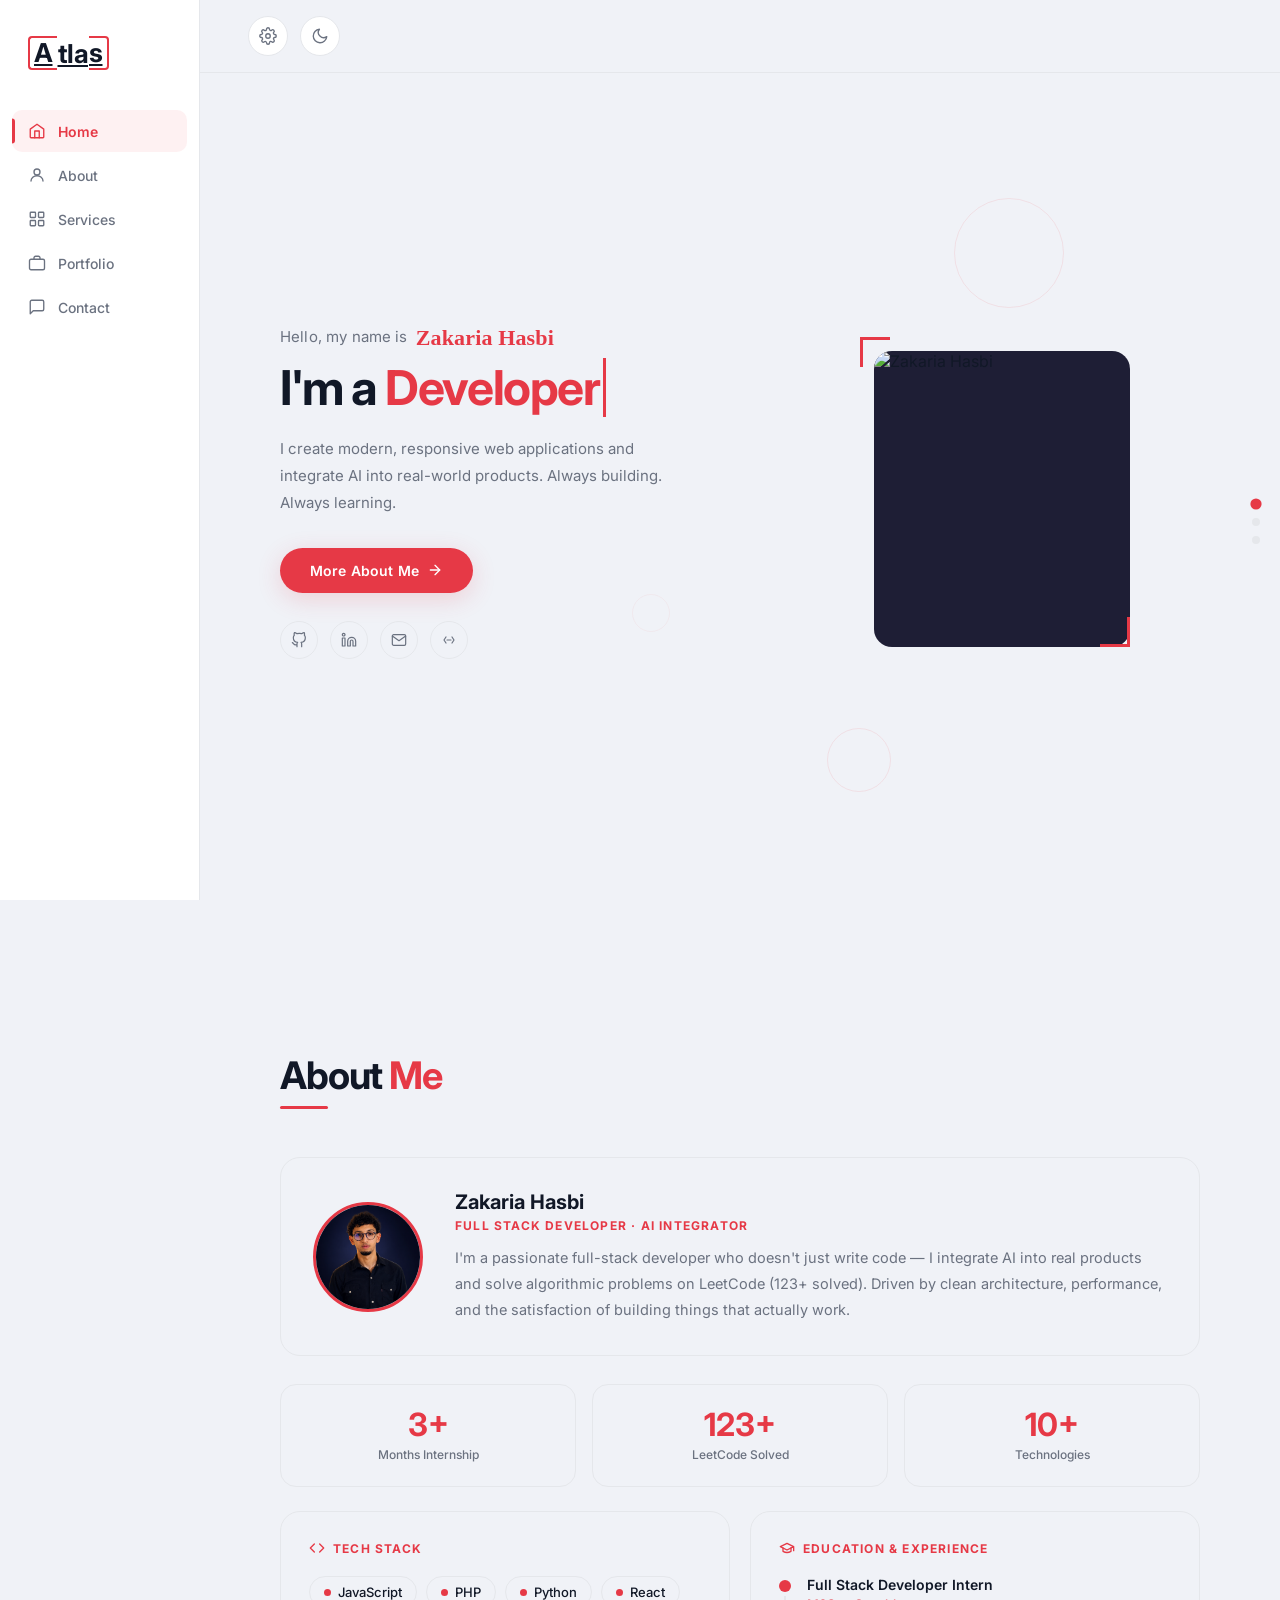
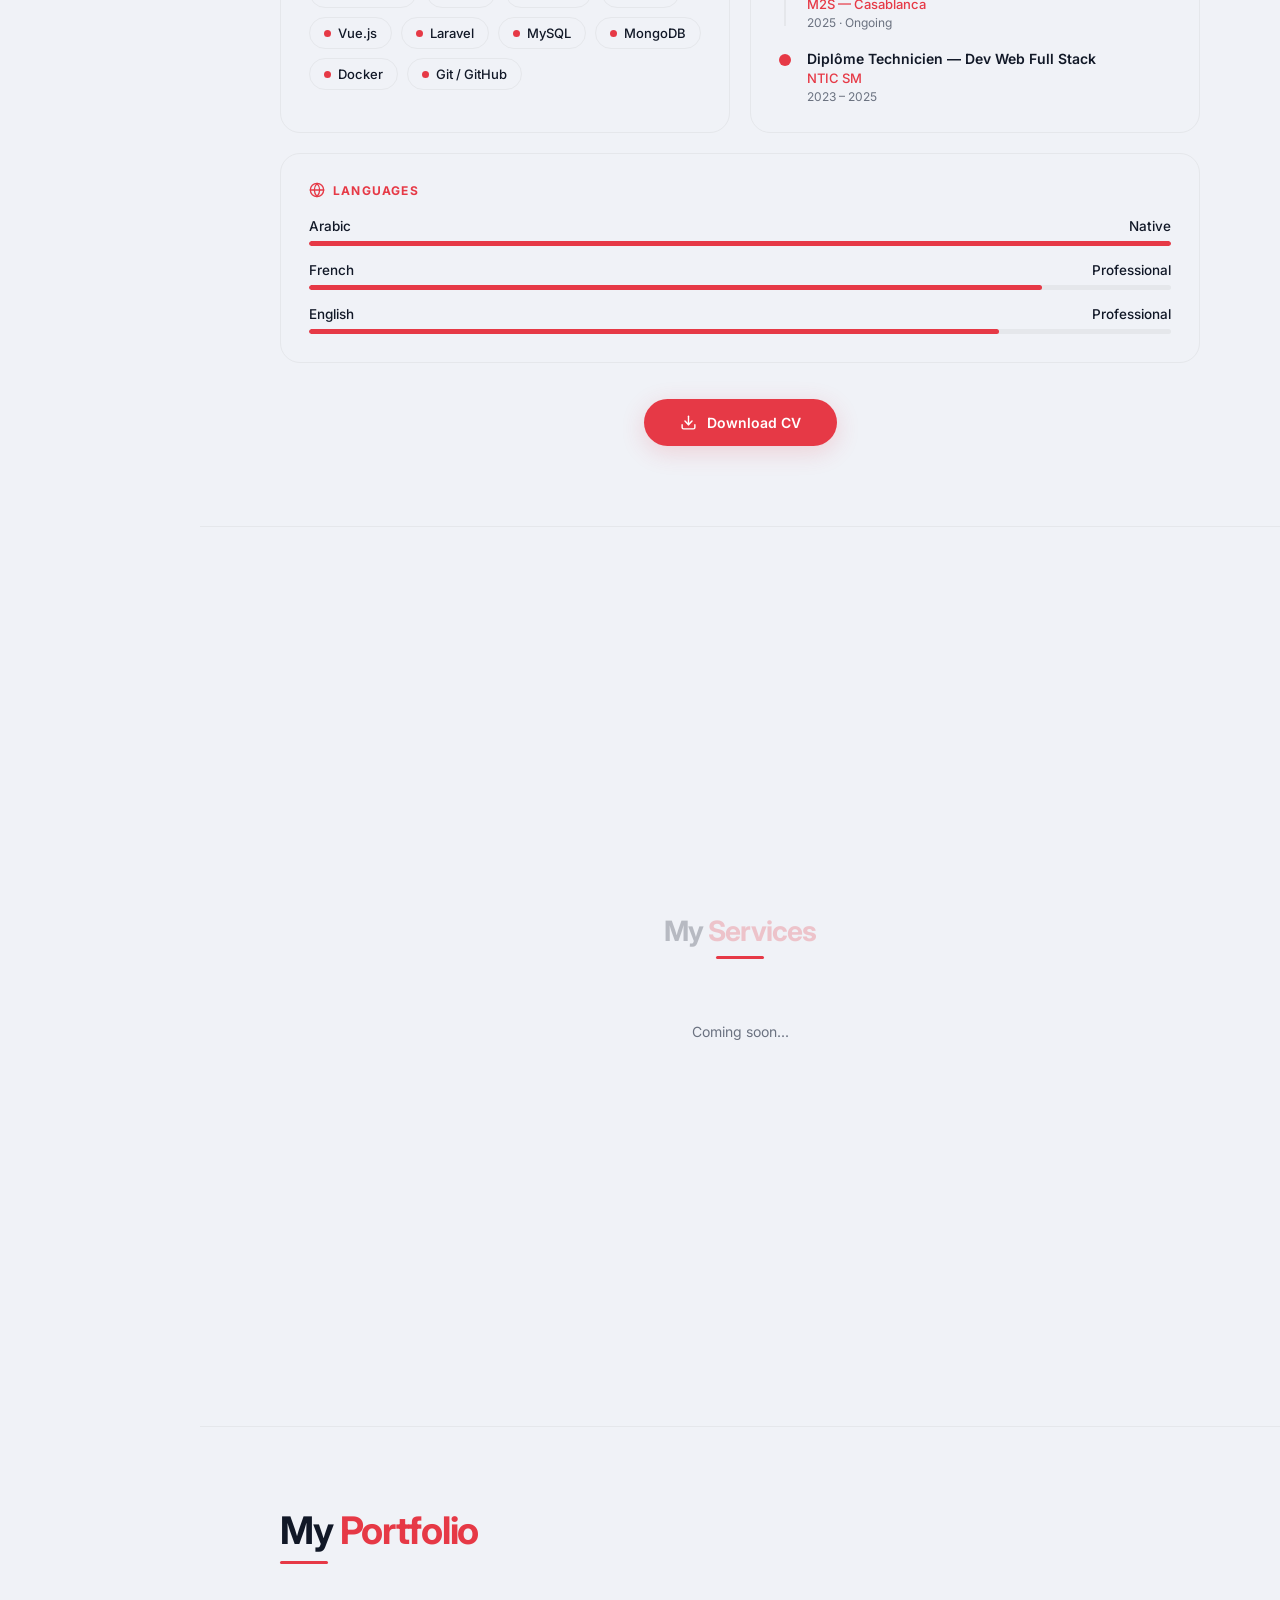
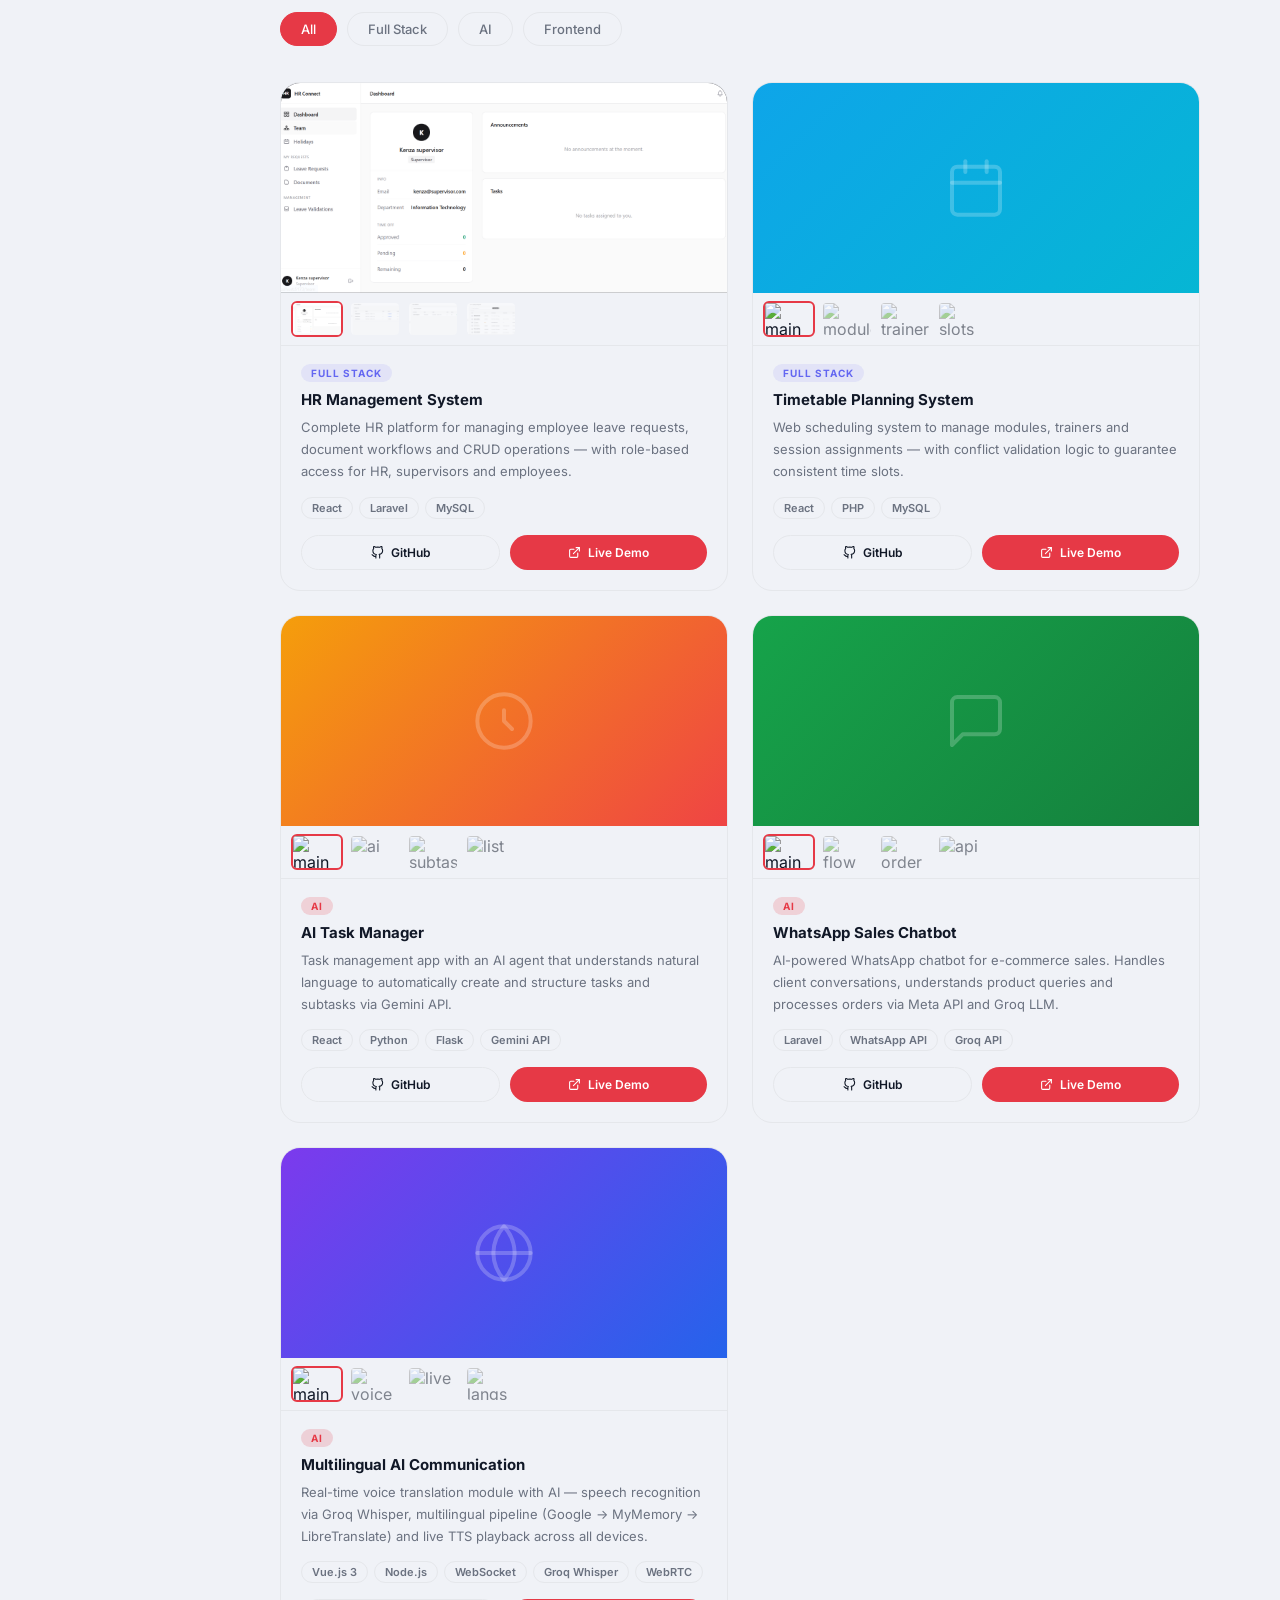
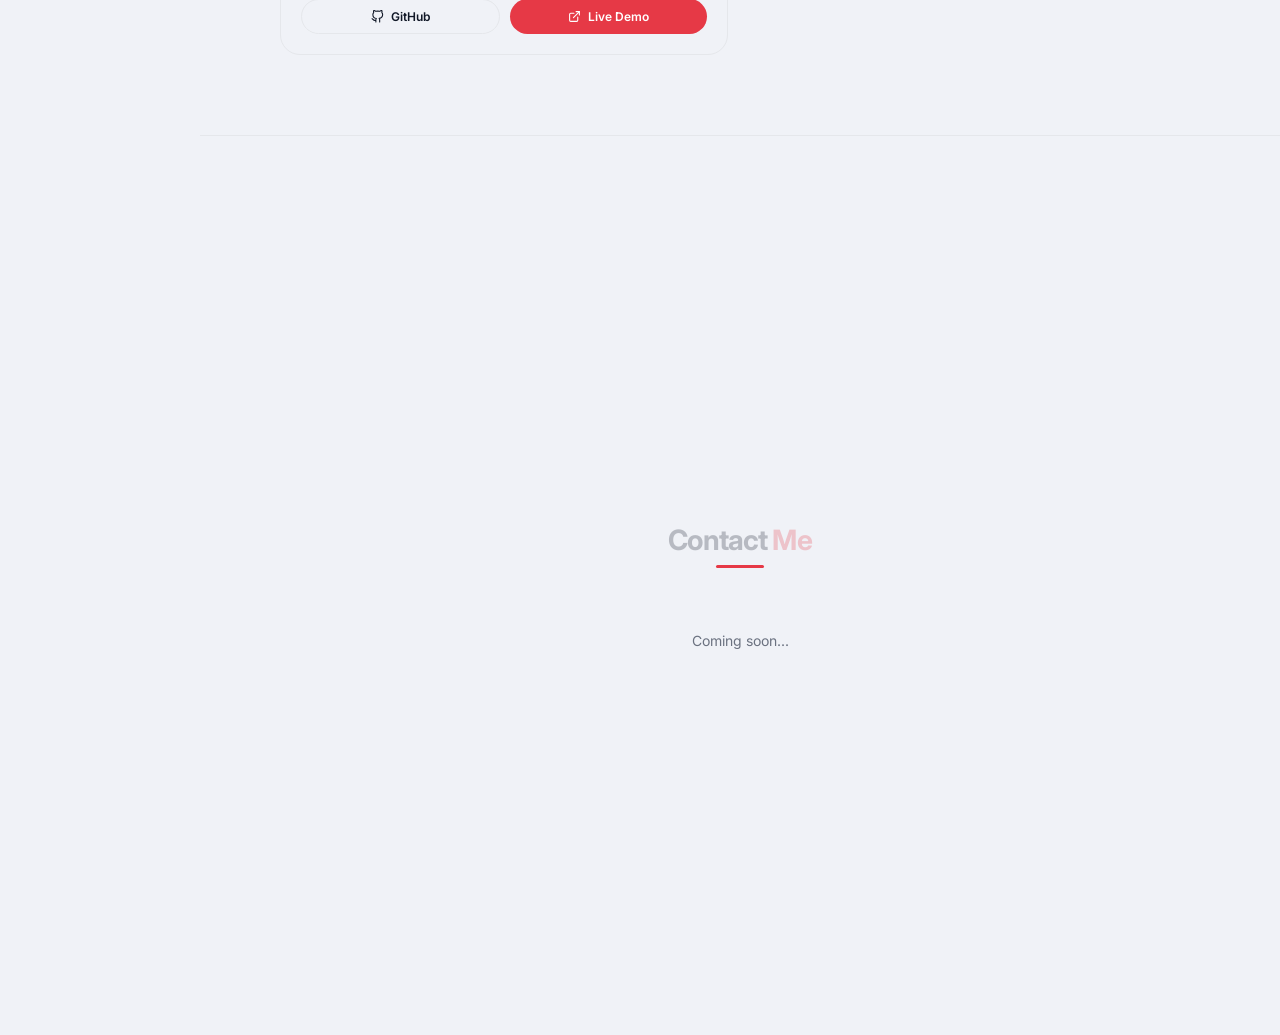
==== commit b19fecc3: "Update index.html" ====
--- a/index.html
+++ b/index.html
@@ -307,7 +307,7 @@
         <div class="photo-wrap">
           <div class="corner-bracket tl"></div>
           <div class="photo-card">
-            <img src="img.png" alt="Zakaria Hasbi" />
+            <img src="my-portfolio/img.png" alt="Zakaria Hasbi" />
           </div>
           <div class="corner-bracket br"></div>
         </div>
--- a/index.css
+++ b/index.css
@@ -1,807 +1,754 @@
-* {
-    margin: 0;
-    padding: 0;
-    box-sizing: border-box;
-    font-family: 'Segoe UI', Tahoma, Geneva, Verdana, sans-serif;
-}
-
-body {
-    background-color: #263238;
-    color: white;
-    line-height: 1.6;
-}
-
-/* Nav Bar */
-
-nav {
-    background-color: #263238;
+ *, *::before, *::after { margin: 0; padding: 0; box-sizing: border-box; }
+
+  :root {
+    --bg:           #f0f2f7;
+    --sidebar-bg:   #ffffff;
+    --text:         #111827;
+    --text-sub:     #6b7280;
+    --border:       #e5e7eb;
+    --accent:       #e63946;
+    --accent-glow:  rgba(230,57,70,0.18);
+    --logo:         #111827;
+    --nav-hover-bg: rgba(230,57,70,0.07);
+    --shape:        rgba(230,57,70,0.10);
+    --photo-bg:     #1e1e35;
+    --transition:   0.35s cubic-bezier(0.4,0,0.2,1);
+  }
+  [data-theme="dark"] {
+    --bg:           #0d0d1a;
+    --sidebar-bg:   #13132a;
+    --text:         #f0f0ff;
+    --text-sub:     #9ca3af;
+    --border:       #2a2a45;
+    --accent:       #ff4d5a;
+    --accent-glow:  rgba(255,77,90,0.22);
+    --logo:         #f0f0ff;
+    --nav-hover-bg: rgba(255,77,90,0.10);
+    --shape:        rgba(255,77,90,0.12);
+    --photo-bg:     #0d0d1a;
+  }
+
+  html, body {
+    height: 100%;
+    font-family: 'Inter', sans-serif;
+    background: var(--bg);
+    color: var(--text);
+    transition: background var(--transition), color var(--transition);
+  }
+
+  /* ── Layout ── */
+  .layout {
+    display: flex;
+    min-height: 100vh;
+  }
+
+  /* ── Sidebar ── */
+  .sidebar {
+    width: 200px;
+    min-width: 200px;
+    min-height: 100vh;
+    background: var(--sidebar-bg);
+    border-right: 1px solid var(--border);
+    display: flex;
+    flex-direction: column;
+    padding: 36px 0 24px;
+    transition: background var(--transition), border-color var(--transition), transform var(--transition);
+    position: fixed;
+    top: 0; left: 0;
+    height: 100%;
+    z-index: 100;
+  }
+  .sidebar.open { transform: translateX(0) !important; }
+
+  .logo {
+    padding: 0 28px 40px;
+    font-size: 26px;
+    font-weight: 700;
+    color: var(--logo);
+    letter-spacing: -0.5px;
+    display: flex;
+    align-items: center;
+    gap: 1px;
+    animation: slideDown 0.6s ease both;
+  }
+  .logo-bracket {
+    display: inline-flex;
+    align-items: center;
+    border: 2.5px solid var(--accent);
+    line-height: 1;
+    padding: 2px 4px;
+  }
+  .logo-bracket.left  { border-right: none; border-radius: 4px 0 0 4px; }
+  .logo-bracket.right { border-left: none;  border-radius: 0 4px 4px 0; padding-left: 0; }
+
+  nav { display: flex; flex-direction: column; gap: 2px; padding: 0 12px; }
+  nav a {
+    display: flex;
+    align-items: center;
+    gap: 12px;
+    padding: 12px 16px;
+    border-radius: 10px;
+    font-size: 14px;
+    font-weight: 500;
+    color: var(--text-sub);
+    text-decoration: none;
+    cursor: pointer;
+    transition: all 0.2s ease;
+    animation: slideLeft 0.5s ease both;
+  }
+  nav a:nth-child(1){animation-delay:.10s}
+  nav a:nth-child(2){animation-delay:.17s}
+  nav a:nth-child(3){animation-delay:.24s}
+  nav a:nth-child(4){animation-delay:.31s}
+  nav a:nth-child(5){animation-delay:.38s}
+  nav a svg { width: 18px; height: 18px; stroke: currentColor; fill: none; stroke-width: 1.8; stroke-linecap: round; stroke-linejoin: round; flex-shrink: 0; }
+  nav a.active, nav a:hover { color: var(--accent); background: var(--nav-hover-bg); }
+  nav a.active { font-weight: 600; }
+
+  /* Overlay */
+  .overlay {
+    display: none;
+    position: fixed; inset: 0;
+    background: rgba(0,0,0,0.45);
+    z-index: 99;
+    backdrop-filter: blur(2px);
+  }
+  .overlay.show { display: block; }
+
+  /* ── Main ── */
+  .main {
+    flex: 1;
+    display: flex;
+    flex-direction: column;
+    min-height: 100vh;
+    margin-left: 200px;
+    position: relative;
+  }
+
+  /* ── Topbar ── */
+  .topbar {
     display: flex;
     justify-content: space-between;
     align-items: center;
-    padding: 20px 5%;
-    position: fixed;
-    width: 100%;
-    top: 0;
-    z-index: 1000;
-    box-shadow: 0 2px 10px rgba(0, 0, 0, 0.2);
-}
-
-.logo {
-    font-size: 28px;
+    padding: 20px 40px;
+    gap: 12px;
+    animation: slideDown 0.5s ease both;
+    position: relative;
+    z-index: 10;
+  }
+  .topbar-right { display: flex; gap: 12px;  }
+
+  /* Hamburger */
+  .hamburger {
+    display: none;
+    flex-direction: column;
+    gap: 5px;
+    cursor: pointer;
+    padding: 6px;
+    border-radius: 8px;
+    transition: background 0.2s;
+  }
+  .hamburger:hover { background: var(--nav-hover-bg); }
+  .hamburger span {
+    display: block;
+    width: 22px; height: 2px;
+    background: var(--text);
+    border-radius: 2px;
+    transition: all 0.3s;
+  }
+
+  .icon-btn {
+    width: 40px; height: 40px;
+    border-radius: 50%;
+    background: var(--sidebar-bg);
+    border: 1px solid var(--border);
+    display: flex; align-items: center; justify-content: center;
+    cursor: pointer;
+    color: var(--text-sub);
+    transition: all 0.25s ease;
+  }
+  .icon-btn:hover { background: var(--accent); color: #fff; border-color: var(--accent); transform: scale(1.08); }
+  .icon-btn svg { width: 18px; height: 18px; stroke: currentColor; fill: none; stroke-width: 1.8; stroke-linecap: round; stroke-linejoin: round; }
+
+  /* ── Hero ── */
+  .hero {
+    flex: 1;
+    display: flex;
+    align-items: center;
+    padding: 20px 80px 60px 80px;
+    gap: 60px;
+    position: relative;
+    overflow: hidden;
+    min-height: calc(100vh - 80px);
+  }
+
+  .shape {
+    position: absolute;
+    border: 1.5px solid var(--shape);
+    border-radius: 50%;
+    animation: floatShape 7s ease-in-out infinite;
+    pointer-events: none;
+  }
+  .shape-1 { width: 100px; height: 100px; top: 12%; right: 22%; animation-delay: 0s; }
+  .shape-2 { width:  60px; height:  60px; bottom: 22%; right: 38%; animation-delay: 2.5s; }
+  .shape-3 { width:  36px; height:  36px; top: 55%; left: 42%; animation-delay: 4s; opacity: 0.5; }
+
+  /* ── Content ── */
+  .hero-content {
+    flex: 1;
+    max-width: 520px;
+    animation: slideUp 0.7s ease 0.3s both;
+  }
+  .greeting {
+    font-size: 15px;
+    font-weight: 400;
+    color: var(--text-sub);
+    margin-bottom: 10px;
+    letter-spacing: 0.01em;
+  }
+  .greeting .cursive {
+    font-family: 'Dancing Script', cursive;
+    font-size: 22px;
+    color: var(--accent);
     font-weight: 700;
-    color: cyan;
-}
-
-.nav-links {
-    display: flex;
-    gap: 30px;
-}
-li {
-    list-style-type: none;
-}
-
-.link {
+    margin-left: 4px;
+    vertical-align: middle;
+  }
+  .headline {
+    font-size: clamp(26px, 4vw, 46px);
+    font-weight: 700;
+    color: var(--text);
+    line-height: 1.15;
+    letter-spacing: -0.03em;
+    margin-bottom: 20px;
+  }
+  .headline .typed {
+    color: var(--accent);
+    border-right: 3px solid var(--accent);
+    padding-right: 4px;
+    animation: cursorBlink 0.9s step-end infinite;
+  }
+  .bio {
+    font-size: 15px;
+    line-height: 1.8;
+    color: var(--text-sub);
+    margin-bottom: 32px;
+    max-width: 420px;
+  }
+  .cta {
+    display: inline-flex;
+    align-items: center;
+    gap: 8px;
+    background: var(--accent);
+    color: #fff;
+    border: none;
+    border-radius: 100px;
+    padding: 14px 30px;
+    font-size: 14px;
+    font-weight: 600;
+    font-family: 'Inter', sans-serif;
+    letter-spacing: 0.01em;
+    cursor: pointer;
+    transition: all 0.3s ease;
+    box-shadow: 0 6px 24px var(--accent-glow);
+  }
+  .cta:hover { transform: translateY(-3px); box-shadow: 0 10px 32px var(--accent-glow); }
+  .cta:active { transform: scale(0.97); }
+  .cta svg { width: 16px; height: 16px; stroke: currentColor; fill: none; stroke-width: 2; stroke-linecap: round; stroke-linejoin: round; }
+
+  /* ── Photo ── */
+  .photo-wrap {
+    position: relative;
+    width: 260px;
+    height: 300px;
+    flex-shrink: 0;
+    animation: slideUp 0.7s ease 0.5s both;
+  }
+  .corner-bracket { position: absolute; width: 28px; height: 28px; }
+  .corner-bracket.tl { top: 0; left: 0; border-top: 3px solid var(--accent); border-left: 3px solid var(--accent); }
+  .corner-bracket.br { bottom: 0; right: 0; border-bottom: 3px solid var(--accent); border-right: 3px solid var(--accent); }
+
+  .photo-card {
+    position: absolute;
+    top: 14px; left: 14px;
+    width: calc(100% - 14px);
+    height: calc(100% - 14px);
+    border-radius: 16px;
+    background: var(--photo-bg);
+    overflow: hidden;
+    display: flex;
+    align-items: center;
+    justify-content: center;
+  }
+  .photo-card img {
+    width: 100%; height: 100%;
+    object-fit: cover;
+    display: block;
+    transition: filter 0.35s ease;
+    filter: brightness(1) contrast(1) saturate(1);
+  }
+  [data-theme="dark"] .photo-card img {
+    filter: brightness(0.88) contrast(1.08) saturate(0.85);
+  }
+
+
+  /* ── Social links ── */
+  .socials {
+    display: flex;
+    gap: 12px;
+    margin-top: 28px;
+  }
+  .social-btn {
+    width: 38px; height: 38px;
+    border-radius: 50%;
+    border: 1px solid var(--border);
+    display: flex; align-items: center; justify-content: center;
+    color: var(--text-sub);
+    cursor: pointer;
+    transition: all 0.25s;
+    background: transparent;
+  }
+  .social-btn:hover { background: var(--accent); color: #fff; border-color: var(--accent); transform: translateY(-2px); }
+  .social-btn svg { width: 16px; height: 16px; stroke: currentColor; fill: none; stroke-width: 1.8; stroke-linecap: round; stroke-linejoin: round; }
+  /* Remove default link styles */
+    .social-btn {
     text-decoration: none;
-    color: white;
-    position: relative;   
-    padding: 5px 0;
-    transition: color 0.3s;
-    font-weight: 500;
-}
-
-.link::after {
-    content: "";
-    position: absolute;
-    left: 0;
-    bottom: 0;            
-    width: 0;
-    height: 2px;
-    background: cyan;    
-    transition: width 0.3s;
-}
-
-.link:hover {
-    color: cyan;         
-}
-
-.link:hover::after {
-    width: 100%;          
-}
-
-/* Main Section */
-
-#home {
+    color: var(--text-sub);
+    }
+    .social-btn:visited {
+    color: var(--text-sub);
+    }
+  /* ── Keyframes ── */
+  @keyframes slideDown { from { opacity:0; transform:translateY(-20px); } to { opacity:1; transform:none; } }
+  @keyframes slideUp   { from { opacity:0; transform:translateY(28px); }  to { opacity:1; transform:none; } }
+  @keyframes slideLeft { from { opacity:0; transform:translateX(-18px); } to { opacity:1; transform:none; } }
+  @keyframes floatShape { 0%,100%{transform:translateY(0)} 50%{transform:translateY(-14px)} }
+  @keyframes cursorBlink { 0%,100%{border-color:var(--accent)} 50%{border-color:transparent} }
+
+  nav { display: flex; flex-direction: column; gap: 2px; padding: 0 12px; }
+
+  nav a {
+    display: flex; align-items: center; gap: 12px;
+    padding: 12px 16px; border-radius: 10px;
+    font-size: 14px; font-weight: 500; color: var(--text-sub);
+    text-decoration: none; cursor: pointer;
+    transition: all 0.22s ease; position: relative;
+  }
+  nav a::before {
+    content: ''; position: absolute; left: 0; top: 50%; transform: translateY(-50%);
+    width: 3px; height: 0; border-radius: 0 3px 3px 0;
+    background: var(--accent); transition: height 0.22s ease;
+  }
+  nav a.active::before { height: 60%; }
+  nav a svg { width: 18px; height: 18px; stroke: currentColor; fill: none; stroke-width: 1.8; stroke-linecap: round; stroke-linejoin: round; flex-shrink: 0; }
+  nav a.active, nav a:hover { color: var(--accent); background: var(--nav-hover-bg); }
+  nav a.active { font-weight: 600; }
+
+  /* Overlay */
+  .overlay { display: none; position: fixed; inset: 0; background: rgba(0,0,0,0.45); z-index: 99; backdrop-filter: blur(2px); }
+  .overlay.show { display: block; }
+
+  /* ════════════════════════════
+     MAIN
+  ════════════════════════════ */
+  .main { flex: 1; margin-left: 200px; display: flex; flex-direction: column; }
+
+  /* ── Topbar ── */
+  .topbar {
+    position: fixed; top: 0; left: 200px; right: 0; z-index: 90;
+    display: flex; justify-content: space-between; align-items: center;
+    padding: 16px 48px;
+    background: var(--bg); border-bottom: 1px solid var(--border);
+    transition: background var(--transition), border-color var(--transition), left var(--transition);
+  }
+  .topbar-right { display: flex; gap: 12px; }
+  .hamburger { display: none; flex-direction: column; gap: 5px; cursor: pointer; padding: 6px; border-radius: 8px; transition: background 0.2s; }
+  .hamburger:hover { background: var(--nav-hover-bg); }
+  .hamburger span { display: block; width: 22px; height: 2px; background: var(--text); border-radius: 2px; transition: all 0.3s; }
+  .icon-btn {
+    width: 40px; height: 40px; border-radius: 50%;
+    background: var(--sidebar-bg); border: 1px solid var(--border);
+    display: flex; align-items: center; justify-content: center;
+    cursor: pointer; color: var(--text-sub); transition: all 0.25s ease;
+  }
+  .icon-btn:hover { background: var(--accent); color: #fff; border-color: var(--accent); transform: scale(1.08); }
+  .icon-btn svg { width: 18px; height: 18px; stroke: currentColor; fill: none; stroke-width: 1.8; stroke-linecap: round; stroke-linejoin: round; }
+
+  /* ── Scroll container ── */
+  .sections { padding-top: 72px; }
+
+  /* ════════════════════════════
+    SECTION BASE
+  ════════════════════════════ */
+  section {
     min-height: 100vh;
-    display: flex;
-    justify-content: space-between;
+    position: relative;
+    overflow: hidden;
+  }
+
+  /* ════════════════════════════
+     HERO — HOME
+  ════════════════════════════ */
+  #home {
+    display: flex;
     align-items: center;
-    padding: 100px 5% 50px;
-    max-width: 1200px;
-    margin: 0 auto;
-}
-
-.left-side {
-    flex: 1;
-    max-width: 600px;
-}
-
-.right-side {
-    flex: 1;
-    display: flex;
-    justify-content: center;
-    align-items: center;
-}
-
-.first-therd {
-    font-size: 24px;
-    color: #b0bec5;
-}
-
-.second {
-    font-size: 48px;
-    font-weight: 700;
-    color: cyan;
-    margin: 10px 0;
-    display: block;
-}
-
-.description {
-    font-size: 18px;
-    margin: 20px 0;
-    color: #cfd8dc;
-}
-
-.icon {
-    display: flex;
-    gap: 15px;
-    margin-top: 30px;
-}
-
-a{
+    padding: 0 80px 60px;
+    gap: 60px;
+  }
+
+  .shape {
+    position: absolute; border: 1.5px solid var(--shape);
+    border-radius: 50%; animation: floatShape 7s ease-in-out infinite; pointer-events: none;
+  }
+  .shape-1 { width: 110px; height: 110px; top: 14%; right: 20%; animation-delay: 0s; }
+  .shape-2 { width:  64px; height:  64px; bottom: 20%; right: 36%; animation-delay: 2.5s; }
+  .shape-3 { width:  38px; height:  38px; top: 58%; left: 40%; animation-delay: 4s; opacity: 0.5; }
+
+  .hero-content { flex: 1; max-width: 520px; }
+  .greeting { font-size: 15px; color: var(--text-sub); margin-bottom: 10px; letter-spacing: 0.01em; }
+  .greeting .cursive { font-family: 'Dancing Script', cursive; font-size: 22px; color: var(--accent); font-weight: 700; margin-left: 4px; vertical-align: middle; }
+
+  .headline { font-size: clamp(28px, 4vw, 48px); font-weight: 700; color: var(--text); line-height: 1.12; letter-spacing: -0.03em; margin-bottom: 20px; }
+  .headline .typed { color: var(--accent); border-right: 3px solid var(--accent); padding-right: 4px; animation: cursorBlink 0.9s step-end infinite; }
+
+  .bio-short { font-size: 15px; line-height: 1.8; color: var(--text-sub); margin-bottom: 32px; max-width: 420px; }
+
+  .cta {
+    display: inline-flex; align-items: center; gap: 8px;
+    background: var(--accent); color: #fff; border: none; border-radius: 100px;
+    padding: 14px 30px; font-size: 14px; font-weight: 600;
+    font-family: 'Inter', sans-serif; cursor: pointer;
+    transition: all 0.3s ease; box-shadow: 0 6px 24px var(--accent-glow);
     text-decoration: none;
-}
-
-.fa-brands {
+  }
+  .cta:hover { transform: translateY(-3px); box-shadow: 0 10px 32px var(--accent-glow); }
+  .cta svg { width: 16px; height: 16px; stroke: currentColor; fill: none; stroke-width: 2; stroke-linecap: round; stroke-linejoin: round; }
+
+  .socials { display: flex; gap: 12px; margin-top: 28px; }
+  .social-btn {
+    width: 38px; height: 38px; border-radius: 50%;
+    border: 1px solid var(--border);
+    display: flex; align-items: center; justify-content: center;
+    color: var(--text-sub); cursor: pointer;
+    transition: all 0.25s; text-decoration: none;
+  }
+  .social-btn:hover { background: var(--accent); color: #fff; border-color: var(--accent); transform: translateY(-2px); }
+  .social-btn:visited { color: var(--text-sub); }
+  .social-btn svg { width: 16px; height: 16px; stroke: currentColor; fill: none; stroke-width: 1.8; stroke-linecap: round; stroke-linejoin: round; }
+
+  .photo-wrap { position: relative; width: 270px; height: 310px; flex-shrink: 0; }
+  .corner-bracket { position: absolute; width: 30px; height: 30px; }
+  .corner-bracket.tl { top: 0; left: 0; border-top: 3px solid var(--accent); border-left: 3px solid var(--accent); }
+  .corner-bracket.br { bottom: 0; right: 0; border-bottom: 3px solid var(--accent); border-right: 3px solid var(--accent); }
+  .photo-card {
+    position: absolute; top: 14px; left: 14px;
+    width: calc(100% - 14px); height: calc(100% - 14px);
+    border-radius: 18px; background: var(--photo-bg); overflow: hidden;
+    display: flex; align-items: center; justify-content: center;
+  }
+  .photo-card img {
+    width: 100%; height: 100%; object-fit: cover; display: block;
+    transition: filter 0.35s ease;
+    filter: brightness(1) contrast(1) saturate(1);
+  }
+  [data-theme="dark"] .photo-card img { filter: brightness(0.88) contrast(1.08) saturate(0.85); }
+
+  .nav-dots { position: absolute; right: 20px; top: 50%; transform: translateY(-50%); display: flex; flex-direction: column; gap: 10px; }
+  .dot { width: 8px; height: 8px; border-radius: 50%; background: var(--border); cursor: pointer; transition: all 0.3s; }
+  .dot.active { background: var(--accent); transform: scale(1.4); }
+
+  /* ════════════════════════════
+     ABOUT SECTION
+  ════════════════════════════ */
+  #about {
+    background: var(--bg);
+    padding: 80px 80px 80px;
+    display: flex; flex-direction: column; justify-content: center;
+  }
+
+  .section-header { margin-bottom: 48px; }
+  .section-title { font-size: clamp(26px, 3.5vw, 38px); font-weight: 700; letter-spacing: -0.03em; margin-bottom: 8px; }
+  .section-title span { color: var(--accent); }
+  .section-line { width: 0; height: 3px; background: var(--accent); border-radius: 2px; transition: width 1s ease; }
+  .section-line.animate { width: 48px; }
+
+  .bio-card {
+    background: var(--card-bg); border: 1px solid var(--border);
+    border-radius: 20px; padding: 32px;
+    display: flex; gap: 32px; align-items: center;
+    margin-bottom: 28px;
+    transition: background var(--transition), border-color var(--transition);
+  }
+  .bio-photo { width: 110px; height: 110px; border-radius: 50%; overflow: hidden; flex-shrink: 0; border: 3px solid var(--accent); }
+  .bio-photo img { width: 100%; height: 100%; object-fit: cover; display: block; }
+  .bio-text h2 { font-size: 20px; font-weight: 700; margin-bottom: 4px; }
+  .bio-text .role { color: var(--accent); font-size: 12px; font-weight: 700; text-transform: uppercase; letter-spacing: 0.1em; margin-bottom: 12px; }
+  .bio-text p { font-size: 14.5px; line-height: 1.8; color: var(--text-sub); }
+
+  .stats-row { display: grid; grid-template-columns: repeat(3, 1fr); gap: 16px; margin-bottom: 24px; }
+  .stat-card {
+    background: var(--card-bg); border: 1px solid var(--border);
+    border-radius: 16px; padding: 24px 18px; text-align: center;
+    transition: background var(--transition), border-color var(--transition), transform 0.25s, box-shadow 0.25s;
+  }
+  .stat-card:hover { transform: translateY(-4px); box-shadow: 0 12px 36px var(--accent-glow); }
+  .stat-num { font-size: 32px; font-weight: 700; color: var(--accent); line-height: 1; margin-bottom: 6px; }
+  .stat-label { font-size: 12px; color: var(--text-sub); font-weight: 500; }
+
+  .grid-2 { display: grid; grid-template-columns: 1fr 1fr; gap: 20px; margin-bottom: 20px; }
+
+  .card {
+    background: var(--card-bg); border: 1px solid var(--border);
+    border-radius: 20px; padding: 28px;
+    transition: background var(--transition), border-color var(--transition), transform 0.25s, box-shadow 0.25s;
+  }
+  .card:hover { transform: translateY(-4px); box-shadow: 0 12px 36px var(--accent-glow); }
+
+  .card-title {
+    font-size: 12px; font-weight: 700; text-transform: uppercase;
+    letter-spacing: 0.1em; color: var(--accent); margin-bottom: 20px;
+    display: flex; align-items: center; gap: 8px;
+  }
+  .card-title svg { width: 16px; height: 16px; stroke: currentColor; fill: none; stroke-width: 2; stroke-linecap: round; stroke-linejoin: round; }
+
+  .skills-grid { display: flex; flex-wrap: wrap; gap: 9px; }
+  .skill-tag {
+    display: flex; align-items: center; gap: 7px;
+    background: var(--bg); border: 1px solid var(--border);
+    border-radius: 100px; padding: 7px 14px;
+    font-size: 13px; font-weight: 500; color: var(--text);
+    transition: all 0.2s;
+  }
+  .skill-tag:hover { border-color: var(--accent); color: var(--accent); }
+  .skill-dot { width: 7px; height: 7px; border-radius: 50%; background: var(--accent); flex-shrink: 0; }
+
+  .timeline { display: flex; flex-direction: column; gap: 20px; }
+  .tl-item { display: flex; gap: 16px; }
+  .tl-left { display: flex; flex-direction: column; align-items: center; }
+  .tl-dot { width: 12px; height: 12px; border-radius: 50%; background: var(--accent); flex-shrink: 0; margin-top: 4px; }
+  .tl-line { flex: 1; width: 2px; background: var(--border); min-height: 20px; margin: 4px 0; }
+  .tl-item:last-child .tl-line { display: none; }
+  .tl-content h4 { font-size: 14px; font-weight: 600; margin-bottom: 3px; }
+  .tl-content .tl-org { font-size: 13px; color: var(--accent); font-weight: 500; margin-bottom: 3px; }
+  .tl-content .tl-date { font-size: 12px; color: var(--text-sub); }
+
+  .lang-list { display: flex; flex-direction: column; gap: 16px; }
+  .lang-header { display: flex; justify-content: space-between; margin-bottom: 7px; font-size: 13.5px; font-weight: 500; }
+  .lang-bar { height: 5px; background: var(--border); border-radius: 10px; overflow: hidden; }
+  .lang-fill { height: 100%; border-radius: 10px; background: var(--accent); width: 0; transition: width 1.2s cubic-bezier(0.4,0,0.2,1); }
+
+  .cv-row { display: flex; justify-content: center; margin-top: 8px; }
+  .btn-cv {
+    display: inline-flex; align-items: center; gap: 10px;
+    background: var(--accent); color: #fff; border: none; border-radius: 100px;
+    padding: 15px 36px; font-size: 14px; font-weight: 600;
+    font-family: 'Inter', sans-serif; cursor: pointer;
+    transition: all 0.3s ease; box-shadow: 0 6px 24px var(--accent-glow);
     text-decoration: none;
-    color: cyan;
-    font-size: 20px;
-    border: 2px solid cyan;
-    border-radius: 50%;
-    width: 45px;
-    height: 45px;
-    display: flex;
-    justify-content: center;
-    align-items: center;
-    transition: all 0.3s;
-}
-
-.fa-brands:hover {
-    background-color: cyan;
-    color: #263238;
-    transition: all 0.3s;
-    transform: translateY(-5px);
-}
-
-img {
-    width: 350px;
-    height: 350px;
-    border-radius: 50%;
-    object-fit: cover;
-    border: 5px solid cyan;
-    box-shadow: 0 0 50px rgba(0, 255, 255, 0.3);
-    transition: transform 0.5s;
-}
-
-img:hover {
-    transform: scale(1.1);
-    box-shadow: 0 0 90px rgba(0, 255, 255, 0.3);
-
-}
-
-    /* Responsive Design */
-    @media (max-width: 900px) {
-        section {
-            flex-direction: column-reverse;
-            text-align: center;
-            padding-top: 120px;
-            }
-            
-            .left-side, .right-side {
-                max-width: 100%;
-            }
-            
-            .right-side {
-                margin-bottom: 40px;
-            }
-            
-            img {
-                width: 280px;
-                height: 280px;
-            }
-            
-            .second {
-                font-size: 40px;
-            }
-            .icon{
-                display: flex;
-                justify-content: center;
-            }
-        }
-
-        @media (max-width: 600px) {
-            nav {
-                flex-direction: column;
-                gap: 15px;
-                padding: 15px 5%;
-            }
-            
-            .nav-links {
-                gap: 15px;
-            }
-            
-            .second {
-                font-size: 32px;
-            }
-            
-            img {
-                width: 220px;
-                height: 220px;
-            }
-        }
-        /* Animations */
-@keyframes slideInLeft {
-  from {
-    transform: translateX(-200px);
-    opacity: 0;
-  }
-  to {
-    transform: translateX(0);
-    opacity: 1;
-  }
-}
-
-@keyframes slideInRight {
-    from {
-        transform: translateX(200px);
-        opacity: 0;
-    }
-    to {
-        transform: translateX(0);
-        opacity: 1;
-    }
-}
-
-/* Apply animations */
-.left-side {
-    animation: slideInLeft 1s ease-out forwards;
-}
-
-.right-side {
-    animation: slideInRight 1s ease-out forwards;  
-}
-.disappears {
-    display: inline-block;
-    overflow: hidden;
-    white-space: nowrap;
-    animation: typing 5s steps(50, end) forwards; 
-    
-}
-
-@keyframes typing {
-    from { width: 0; }
-    to { width: 100%; }
-
-}
-.link.active {
-    color: cyan;
-}
-
-.link.active::after {
-    width: 100%;
-}
-
-
-
-
-
-
-
-
-
-/* About Section Styles */
-#about {
-    min-height: 100vh;
-    display: flex;
-    align-items: center;
-    padding: 100px 5% 50px;
-    max-width: 1200px;
-    margin: 0 auto;
-}
-
-.about-container {
-    display: flex;
-    justify-content: space-between;
-    align-items: center;
-    width: 100%;
-    gap: 50px;
-}
-
-.about-left {
-    flex: 1;
-    display: flex;
-    justify-content: center;
-    position: relative;
-}
-
-.about-image {
-    position: relative;
-    width: 350px;
-    height: 350px;
-    border-radius: 50%;
-    overflow: hidden;
-    border: 5px solid cyan;
-    box-shadow: 0 0 50px rgba(0, 255, 255, 0.3);
-    transition: transform 0.5s;
-}
-
-.about-image img {
-    width: 100%;
-    height: 100%;
-    object-fit: cover;
-    transition: transform 0.5s;
-}
-
-.image-overlay {
-    position: absolute;
-    top: 0;
-    left: 0;
-    width: 100%;
-    height: 100%;
-    background: rgba(0, 0, 0, 0.5);
-    opacity: 0;
-    transition: opacity 0.5s;
-}
-
-.about-image:hover .image-overlay {
-    opacity: 1;
-}
-
-.about-image:hover img {
-    transform: scale(1.1);
-}
-
-.about-right {
-    flex: 1;
-    max-width: 600px;
-}
-
-.section-title {
-    font-size: 36px;
-    font-weight: 700;
-    margin-bottom: 10px;
-    color: white;
-}
-
-.section-title span {
-    color: cyan;
-}
-
-.section-subtitle {
-    font-size: 20px;
-    color: #b0bec5;
-    margin-bottom: 20px;
-}
-
-.about-text {
-    font-size: 16px;
-    color: #cfd8dc;
-    margin-bottom: 15px;
-    line-height: 1.6;
-}
-
-.about-details {
+  }
+  .btn-cv:hover { transform: translateY(-3px); box-shadow: 0 12px 36px var(--accent-glow); }
+  .btn-cv svg { width: 17px; height: 17px; stroke: currentColor; fill: none; stroke-width: 2; stroke-linecap: round; stroke-linejoin: round; }
+
+  /* ════════════════════════════
+     PLACEHOLDER SECTIONS
+  ════════════════════════════ */
+  .placeholder-section {
+    display: flex; flex-direction: column;
+    align-items: center; justify-content: center;
+    min-height: 100vh; gap: 16px;
+    border-top: 1px solid var(--border);
+  }
+  .placeholder-section .ph-icon { font-size: 48px; opacity: 0.15; }
+  .placeholder-section h2 { font-size: 28px; font-weight: 700; opacity: 0.25; }
+
+  /* ════════════════════════════
+     SCROLL REVEAL
+  ════════════════════════════ */
+  .reveal {
+    opacity: 0; transform: translateY(30px);
+    transition: opacity 0.7s ease, transform 0.7s ease;
+  }
+  .reveal.visible { opacity: 1; transform: none; }
+
+ ════════════════════════════ */
+  #portfolio {
+    padding: 80px 80px 80px;
+    display: flex; flex-direction: column; justify-content: center;
+    border-top: 1px solid var(--border);
+  }
+
+  /* Filter bar */
+  .filter-bar {
+    display: flex; gap: 10px; flex-wrap: wrap;
+    margin-bottom: 36px;
+  }
+  .filter-btn {
+    padding: 8px 20px; border-radius: 100px;
+    border: 1px solid var(--border);
+    background: transparent; color: var(--text-sub);
+    font-size: 13px; font-weight: 500; font-family: 'Inter', sans-serif;
+    cursor: pointer; transition: all 0.22s ease;
+  }
+  .filter-btn:hover { border-color: var(--accent); color: var(--accent); }
+  .filter-btn.active { background: var(--accent); border-color: var(--accent); color: #fff; }
+
+  /* Grid */
+  .proj-grid {
     display: grid;
     grid-template-columns: repeat(2, 1fr);
-    gap: 15px;
-    margin: 25px 0;
-}
-
-.detail-item {
-    display: flex;
-    justify-content: space-between;
-    border-bottom: 1px solid rgba(255, 255, 255, 0.1);
-    padding-bottom: 8px;
-}
-
-.detail-label {
-    font-weight: 600;
-    color: #b0bec5;
-}
-
-.detail-value {
-    color: white;
-}
-
-.about-stats {
-    display: flex;
-    justify-content: space-between;
-    margin: 30px 0;
-}
-
-.stat-item {
-    text-align: center;
-}
-
-.stat-number {
-    font-size: 36px;
-    font-weight: 700;
-    color: cyan;
-    margin-bottom: 5px;
-}
-
-.stat-label {
-    font-size: 14px;
-    color: #b0bec5;
-}
-
-.btn {
+    gap: 24px;
+  }
+
+  /* Card */
+  .proj-card {
+    background: var(--card-bg);
+    border: 1px solid var(--border);
+    border-radius: 20px; overflow: hidden;
+    transition: background var(--transition), border-color var(--transition), transform 0.28s ease, box-shadow 0.28s ease;
+  }
+  .proj-card:hover { transform: translateY(-5px); box-shadow: 0 16px 48px var(--accent-glow); }
+  .proj-card.hidden { display: none; }
+
+  /* ── Gallery ── */
+  .proj-gallery { position: relative; background: #0d0d1a; }
+
+  .proj-main-img {
+    width: 100%; height: 210px;
+    object-fit: cover; display: block;
+    transition: opacity 0.22s ease, transform 0.22s ease;
+  }
+
+  /* fallback gradient when no image */
+  .proj-gallery-placeholder {
+    width: 100%; height: 210px;
+    display: flex; align-items: center; justify-content: center;
+    background: linear-gradient(135deg, var(--c1), var(--c2));
+  }
+  .proj-gallery-placeholder svg {
+    width: 64px; height: 64px;
+    stroke: rgba(255,255,255,0.22); fill: none;
+    stroke-width: 1.5; stroke-linecap: round; stroke-linejoin: round;
+  }
+
+  /* Thumbnails row */
+  .proj-thumbs {
+    display: flex; gap: 6px;
+    padding: 8px 10px;
+    background: var(--card-bg);
+    border-bottom: 1px solid var(--border);
+  }
+  .proj-thumb {
+    width: 52px; height: 36px;
+    object-fit: cover; border-radius: 6px;
+    cursor: pointer; opacity: 0.5;
+    border: 2px solid transparent;
+    transition: opacity 0.2s, border-color 0.2s, transform 0.2s;
+    flex-shrink: 0;
+  }
+  .proj-thumb:hover { opacity: 0.8; transform: translateY(-1px); }
+  .proj-thumb.active { opacity: 1; border-color: var(--accent); }
+
+  /* placeholder thumbs (no image) */
+  .proj-thumb-ph {
+    width: 52px; height: 36px; border-radius: 6px;
+    background: var(--border); opacity: 0.4;
+    flex-shrink: 0;
+  }
+
+  /* Body */
+  .proj-body { padding: 18px 20px 20px; }
+
+  .proj-top-row {
+    display: flex; align-items: center; justify-content: space-between;
+    margin-bottom: 8px;
+  }
+  .proj-cat-badge {
     display: inline-block;
-    background: transparent;
-    color: cyan;
-    padding: 12px 30px;
-    border: 2px solid cyan;
-    border-radius: 30px;
-    font-size: 16px;
-    font-weight: 600;
-    cursor: pointer;
-    transition: all 0.3s;
-    text-decoration: none;
-    margin-top: 10px;
-}
-
-.btn:hover {
-    background: cyan;
-    color: #263238;
-    transform: translateY(-5px);
-    box-shadow: 0 10px 20px rgba(0, 255, 255, 0.2);
-}
-
-/* Animations for About Section */
-@keyframes fadeInUp {
-    from {
-        opacity: 0;
-        transform: translateY(40px);
-    }
-    to {
-        opacity: 1;
-        transform: translateY(0);
-    }
-}
-
-.about-left {
-    animation: fadeInUp 1s ease-out forwards;
-}
-
-.about-right {
-    animation: fadeInUp 1s ease-out 0.3s forwards;
-    opacity: 0;
-}
-
-.about-details .detail-item:nth-child(1) {
-    animation: fadeInUp 0.5s ease-out 0.6s forwards;
-    opacity: 0;
-}
-
-.about-details .detail-item:nth-child(2) {
-    animation: fadeInUp 0.5s ease-out 0.7s forwards;
-    opacity: 0;
-}
-
-.about-details .detail-item:nth-child(3) {
-    animation: fadeInUp 0.5s ease-out 0.8s forwards;
-    opacity: 0;
-}
-
-.about-details .detail-item:nth-child(4) {
-    animation: fadeInUp 0.5s ease-out 0.9s forwards;
-    opacity: 0;
-}
-
-.about-stats .stat-item:nth-child(1) {
-    animation: fadeInUp 0.5s ease-out 1s forwards;
-    opacity: 0;
-}
-
-.about-stats .stat-item:nth-child(2) {
-    animation: fadeInUp 0.5s ease-out 1.1s forwards;
-    opacity: 0;
-}
-
-.about-stats .stat-item:nth-child(3) {
-    animation: fadeInUp 0.5s ease-out 1.2s forwards;
-    opacity: 0;
-}
-
-.btn {
-    animation: fadeInUp 0.5s ease-out 1.3s forwards;
-    opacity: 0;
-}
-
-/* Responsive Design for About Section */
-@media (max-width: 900px) {
-    .about-container {
-        flex-direction: column;
-        text-align: center;
-    }
-    
-    .about-left {
-        margin-bottom: 40px;
-    }
-    
-    .about-image {
-        width: 280px;
-        height: 280px;
-    }
-    
-    .about-details {
-        grid-template-columns: 1fr;
-    }
-    
-    .about-stats {
-        flex-direction: column;
-        gap: 20px;
-    }
-}
-
-@media (max-width: 600px) {
-    .about-image {
-        width: 220px;
-        height: 220px;
-    }
-    
-    .section-title {
-        font-size: 28px;
-    }
-    
-    .section-subtitle {
-        font-size: 18px;
-    }
-}
-/* Skills Section */
-#skills {
-    min-height: 100vh;
-    padding: 100px 5% 50px;
-    background-color: #263238;
-    color: white;
-    display: flex;
-    flex-direction: column;
-    align-items: center;
-    justify-content: center;
-}
-
-.skills-container {
-    max-width: 1200px;
-    width: 100%;
-    text-align: center;
-}
-
-.skills-intro {
-    font-size: 16px;
-    color: #cfd8dc;
-    margin-bottom: 40px;
-}
-
-.skills-grid {
-    display: grid;
-    grid-template-columns: repeat(auto-fit, minmax(250px, 1fr));
-    gap: 40px;
-}
-
-.skill-item {
-    background: rgba(255, 255, 255, 0.05);
-    border-radius: 20px;
-    padding: 30px 20px;
-    transition: transform 0.3s, box-shadow 0.3s;
-}
-
-.skill-item:hover {
-    transform: translateY(-10px);
-    box-shadow: 0 10px 20px rgba(0, 255, 255, 0.2);
-}
-
-.skill-item i {
-    font-size: 50px;
-    color: cyan;
-    margin-bottom: 15px;
-}
-
-.skill-item h3 {
-    font-size: 20px;
-    color: white;
-    margin-bottom: 15px;
-}
-
-.progress-bar {
-    height: 8px;
-    width: 100%;
-    background: rgba(255, 255, 255, 0.1);
-    border-radius: 10px;
-    overflow: hidden;
-}
-
-.progress {
-    height: 100%;
-    background: cyan;
-    animation: fillBar 2s ease-out forwards;
-}
-
-@keyframes fillBar {
-    from {
-        width: 0;
-    }
-    to {
-        width: var(width, 100%);
-    }
-}
-
-/* Fade In Animation */
-@keyframes fadeUp {
-    from {
-        opacity: 0;
-        transform: translateY(40px);
-    }
-    to {
-        opacity: 1;
-        transform: translateY(0);
-    }
-}
-
-.skill-item {
-    opacity: 0;
-    animation: fadeUp 0.8s ease forwards;
-}
-
-.skill-item:nth-child(1) { animation-delay: 0.2s; }
-.skill-item:nth-child(2) { animation-delay: 0.3s; }
-.skill-item:nth-child(3) { animation-delay: 0.4s; }
-.skill-item:nth-child(4) { animation-delay: 0.5s; }
-.skill-item:nth-child(5) { animation-delay: 0.6s; }
-.skill-item:nth-child(6) { animation-delay: 0.7s; }
-
-
-.projects {
-  padding: 100px 5%;
-  color: white;
-  text-align: center;
-}
-
-.section-title {
-  font-size: 36px;
-  color: cyan;
-  margin-bottom: 50px;
-}
-
-.project-grid {
-  display: grid;
-  grid-template-columns: repeat(auto-fit, minmax(250px, 1fr));
-  gap: 30px;
-}
-
-.project-card {
-  background-color: #263238;
-  border-radius: 15px;
-  padding: 20px;
-  box-shadow: 0 0 15px rgba(0, 255, 255, 0.1);
-  transition: all 0.3s ease;
-}
-
-.project-card:hover {
-  transform: translateY(-10px);
-  box-shadow: 0 0 25px rgba(0, 255, 255, 0.3);
-}
-
-.project-card img {
-  width: 100%;
-  height: 180px;
-  object-fit: cover;
-  border-radius: 10px;
-  margin-bottom: 15px;
-}
-
-.project-card h3 {
-  color: cyan;
-  font-size: 22px;
-  margin-bottom: 10px;
-}
-
-.project-card p {
-  color: #cfd8dc;
-  font-size: 16px;
-  margin-bottom: 20px;
-}
-
-.btn {
-  display: inline-block;
-  padding: 10px 20px;
-  border: 2px solid cyan;
-  color: cyan;
-  border-radius: 25px;
-  text-decoration: none;
-  transition: all 0.3s ease;
-}
-
-.btn:hover {
-  background-color: cyan;
-  color: #263238;
-}
-
-    .contact-section {
-  padding: 80px 10%;
-  color: white;
-  text-align: center;
-}
-
-.section-title {
-  font-size: 2.5rem;
-  margin-bottom: 50px;
-}
-
-.section-title span {
-  color: cyan;
-}
-
-.contact-container {
-  display: grid;
-  grid-template-columns: repeat(auto-fit, minmax(320px, 1fr));
-  gap: 40px;
-  align-items: start;
-}
-
-.contact-info {
-  text-align: left;
-}
-
-.contact-info h3 {
-  color: cyan;
-  margin-bottom: 10px;
-}
-
-.contact-info p {
-  margin-bottom: 20px;
-  color: #dcdcdc;
-}
-
-.contact-info ul {
-  list-style: none;
-  padding: 0;
-  margin-bottom: 20px;
-}
-
-.contact-info ul li {
-  margin-bottom: 10px;
-  display: flex;
-  align-items: center;
-  gap: 10px;
-}
-
-.contact-info i {
-  color: cyan;
-}
-
-.social-links a {
-  display: inline-block;
-  margin-right: 15px;
-  font-size: 1.4rem;
-  color: white;
-  transition: color 0.3s, transform 0.3s;
-}
-
-.social-links a:hover {
-  color: cyan;
-  transform: translateY(-3px);
-}
-
-.contact-form {
-  display: flex;
-  flex-direction: column;
-  gap: 15px;
-}
-
-.contact-form input,
-.contact-form textarea {
-  padding: 12px;
-  border: none;
-  outline: none;
-  border-radius: 8px;
-  background: #1e293b;
-  color: white;
-  font-size: 1rem;
-}
-
-.contact-form textarea {
-  resize: none;
-  height: 150px;
-}
-
-.contact-form .btn {
-  background-color: cyan;
-  color: #0f172a;
-  border: none;
-  font-weight: bold;
-  border-radius: 25px;
-  padding: 10px;
-  cursor: pointer;
-  transition: all 0.3s ease;
-}
-
-.contact-form .btn:hover {
-  background-color: white;
-  color: #0f172a;
-  transform: translateY(-3px);
-}
-
-.fix{
-    position: fixed;
-    bottom:  10px;
-    right: 10px;
-}+    font-size: 10px; font-weight: 700; text-transform: uppercase;
+    letter-spacing: 0.1em; color: #6366f1;
+    background: rgba(99,102,241,0.1);
+    padding: 3px 10px; border-radius: 100px;
+  }
+  .proj-cat-ai   { color: var(--accent); background: var(--accent-glow); }
+  .proj-cat-full { color: #6366f1; background: rgba(99,102,241,0.1); }
+
+  .proj-title { font-size: 15px; font-weight: 700; margin-bottom: 7px; color: var(--text); }
+  .proj-desc  { font-size: 13px; line-height: 1.7; color: var(--text-sub); margin-bottom: 14px; }
+
+  .proj-tags { display: flex; flex-wrap: wrap; gap: 6px; margin-bottom: 16px; }
+  .proj-tag {
+    font-size: 11px; font-weight: 600;
+    background: var(--bg); border: 1px solid var(--border);
+    color: var(--text-sub); padding: 3px 10px; border-radius: 100px;
+  }
+
+  /* Buttons row */
+  .proj-btns { display: flex; gap: 10px; }
+  .proj-btn {
+    flex: 1; display: inline-flex; align-items: center; justify-content: center; gap: 7px;
+    padding: 9px 0; border-radius: 100px;
+    font-size: 12px; font-weight: 600; font-family: 'Inter', sans-serif;
+    text-decoration: none; cursor: pointer; border: none;
+    transition: all 0.22s ease;
+  }
+  .proj-btn svg { width: 13px; height: 13px; stroke: currentColor; fill: none; stroke-width: 2; stroke-linecap: round; stroke-linejoin: round; }
+  .proj-btn-gh   { background: var(--bg); border: 1px solid var(--border); color: var(--text); }
+  .proj-btn-gh:hover   { border-color: var(--accent); color: var(--accent); }
+  .proj-btn-demo { background: var(--accent); color: #fff; }
+  .proj-btn-demo:hover { background: #c62b37; transform: translateY(-1px); }
+
+  /* ════════════════════════════
+     KEYFRAMES
+  ════════════════════════════ */
+  @keyframes floatShape { 0%,100%{transform:translateY(0)} 50%{transform:translateY(-14px)} }
+  @keyframes cursorBlink { 0%,100%{border-color:var(--accent)} 50%{border-color:transparent} }
+  @keyframes slideDown { from{opacity:0;transform:translateY(-16px)} to{opacity:1;transform:none} }
+
+  /* ════════════════════════════
+     RESPONSIVE
+  ════════════════════════════ */
+  @media (max-width: 1024px) {
+    #home { padding: 0 40px 60px; gap: 40px; }
+    #about { padding: 80px 40px; }
+    .photo-wrap { width: 220px; height: 256px; }
+    .nav-dots { display: none; }
+    #portfolio { padding: 64px 40px; }
+  }
+
+  @media (max-width: 768px) {
+    .sidebar { transform: translateX(-100%); width: 220px; }
+    .hamburger { display: flex; }
+    .main { margin-left: 0; }
+    .topbar { left: 0; padding: 16px 20px; }
+
+    #home { flex-direction: column-reverse; align-items: center; justify-content: center; padding: 24px 24px 48px; gap: 32px; text-align: center; min-height: calc(100vh - 72px); }
+    .hero-content { max-width: 100%; }
+    .bio-short { max-width: 100%; }
+    .socials { justify-content: center; }
+    .photo-wrap { width: 180px; height: 210px; }
+
+    #about { padding: 64px 24px; }
+    .grid-2 { grid-template-columns: 1fr; }
+    .bio-card { flex-direction: column; text-align: center; }
+    .bio-photo { margin: 0 auto; }
+    .stats-row { gap: 10px; }
+        #portfolio { padding: 64px 24px; }
+    .proj-grid { grid-template-columns: 1fr; }
+  }
+
+  @media (max-width: 480px) {
+    #home { padding: 16px 16px 40px; gap: 24px; }
+    .photo-wrap { width: 150px; height: 175px; }
+    .headline { font-size: clamp(22px, 7vw, 32px); }
+    .bio-short, .bio-text p { font-size: 14px; }
+    .cta { padding: 12px 24px; font-size: 13px; }
+    .stats-row { grid-template-columns: repeat(3,1fr); }
+    .stat-num { font-size: 24px; }
+    .card { padding: 20px; }
+    #about { padding: 48px 16px; }
+    #portfolio { padding: 48px 16px; }
+
+  }
+
+
+  
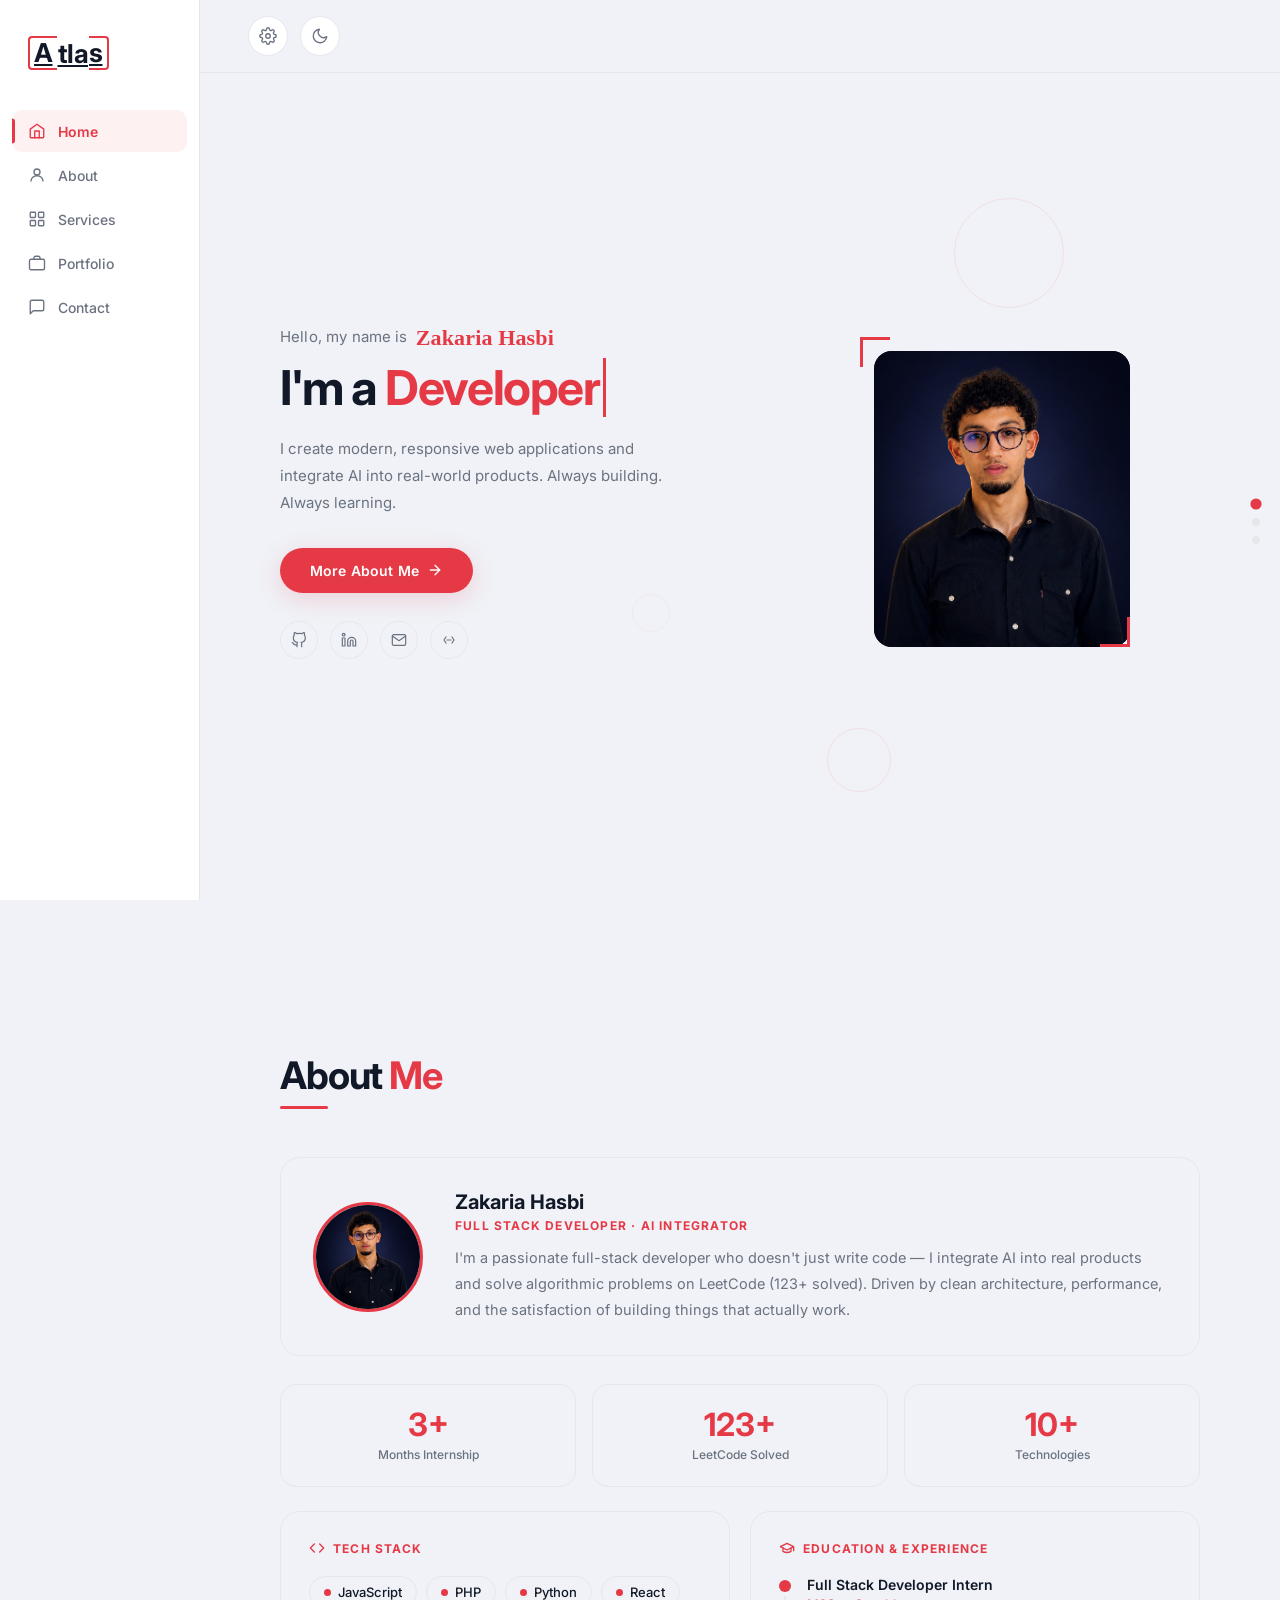
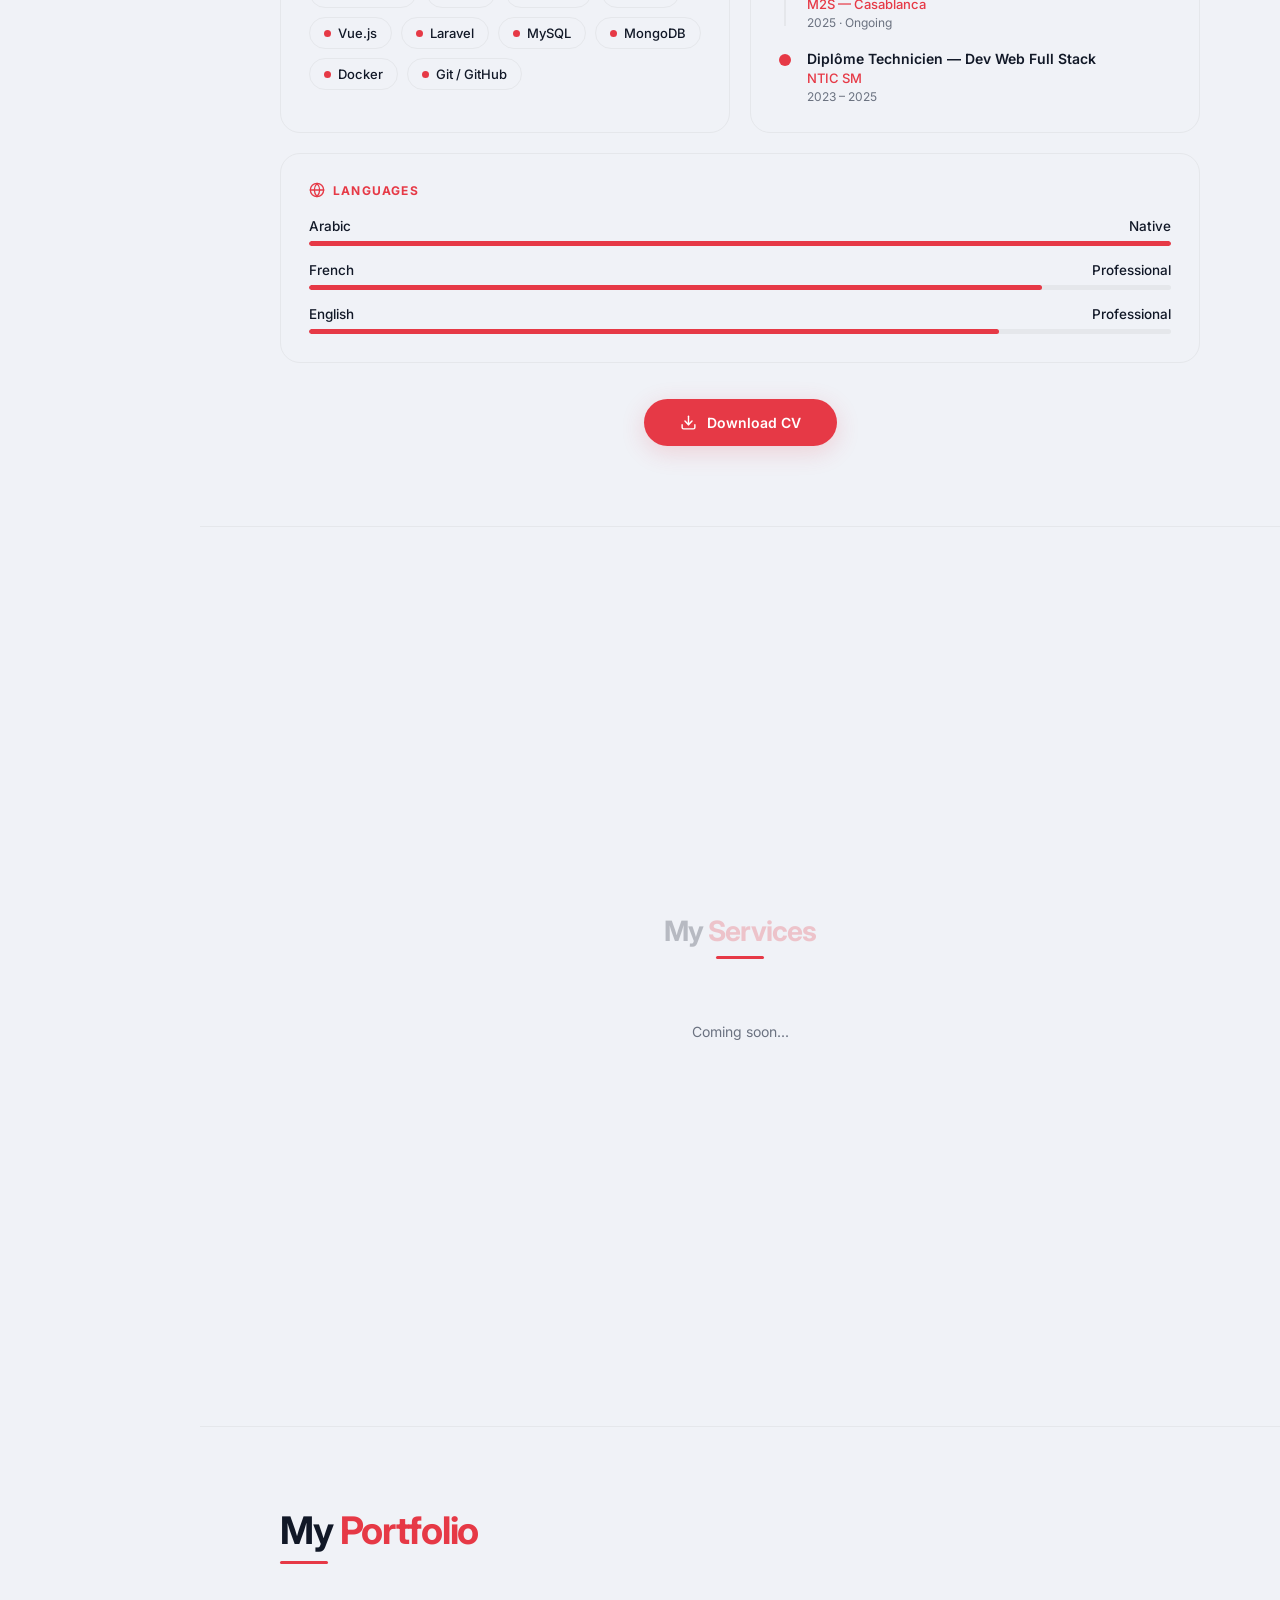
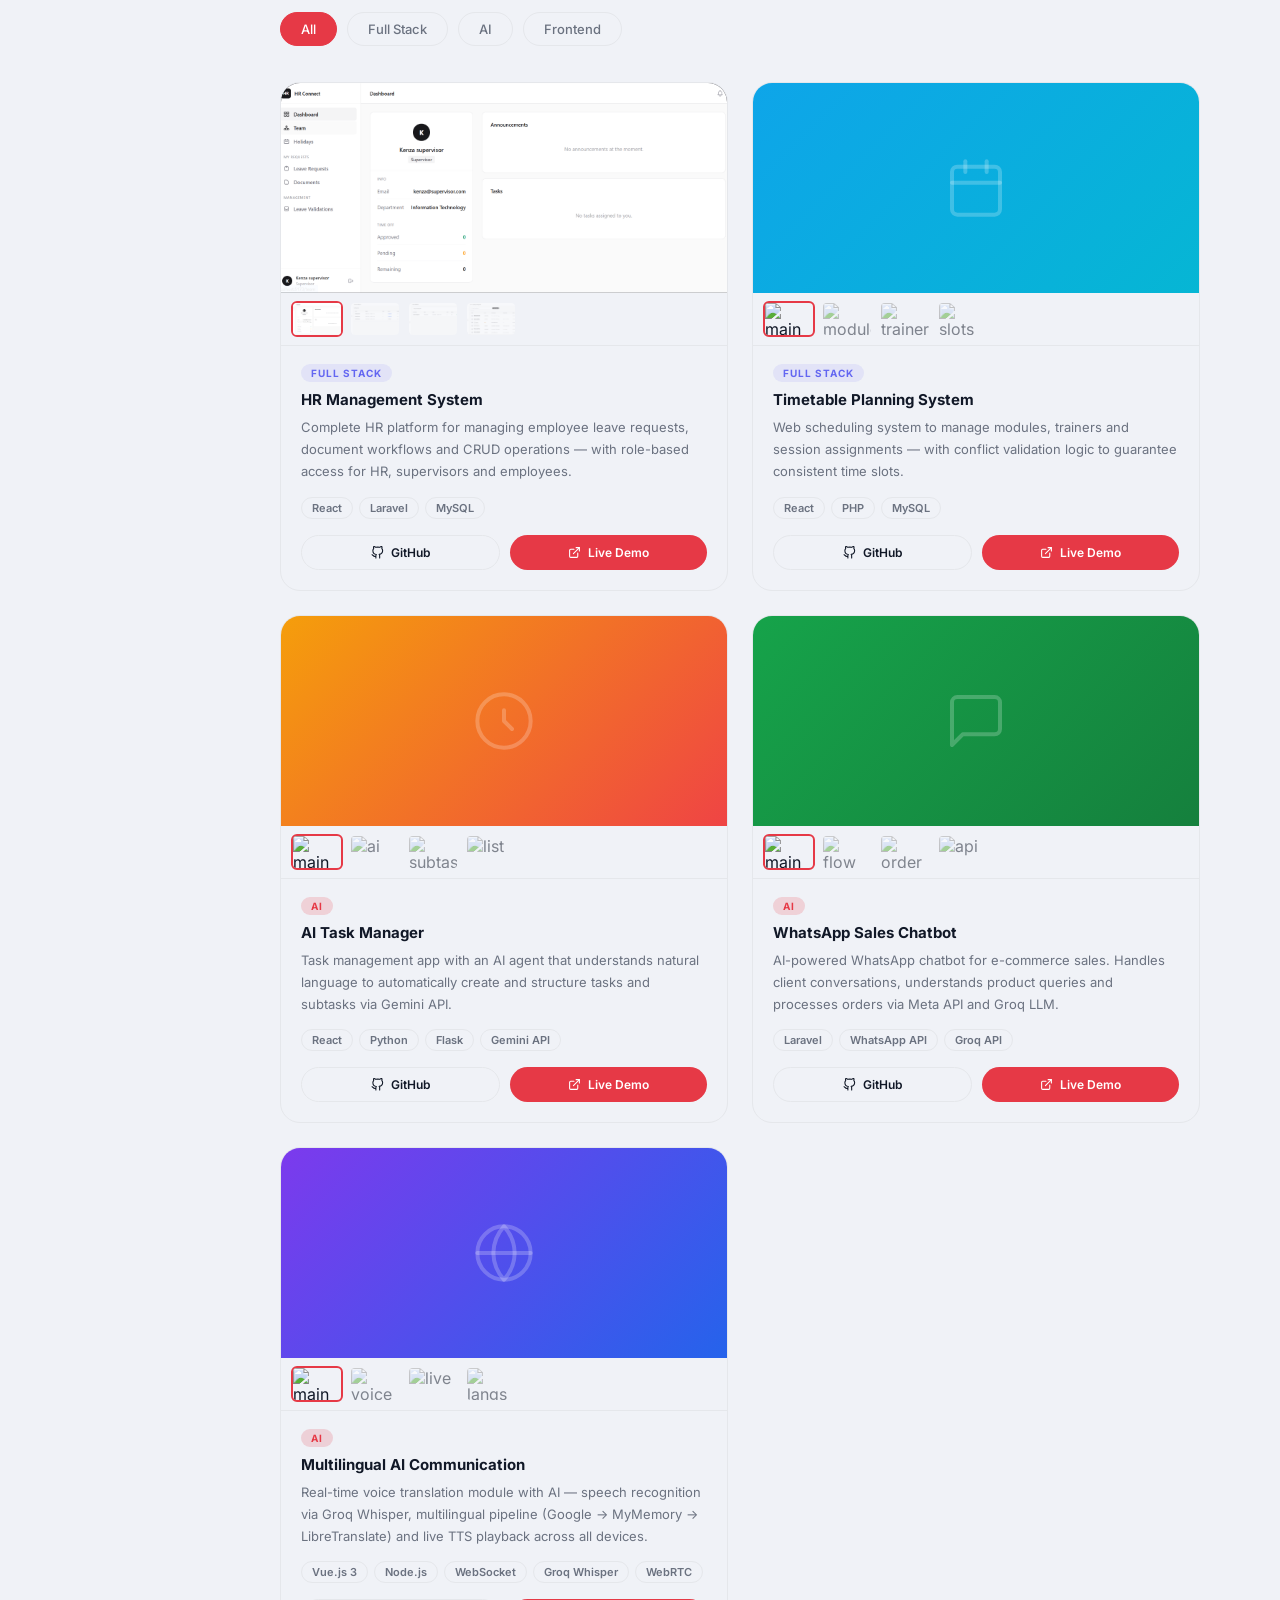
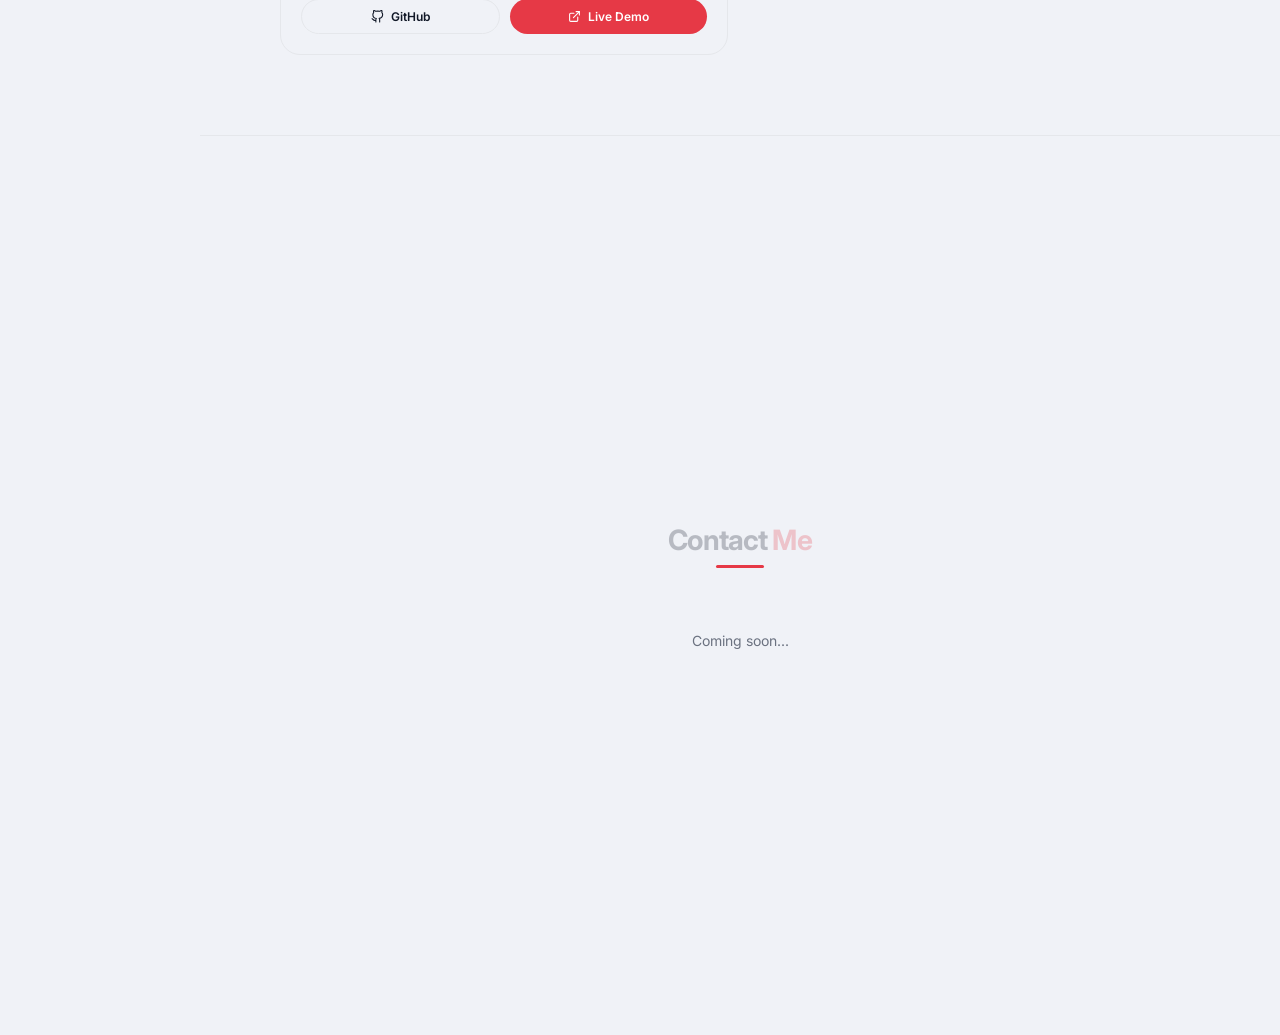
==== commit 92ce144b: "Update index.html" ====
--- a/index.html
+++ b/index.html
@@ -307,7 +307,7 @@
         <div class="photo-wrap">
           <div class="corner-bracket tl"></div>
           <div class="photo-card">
-            <img src="my-portfolio/img.png" alt="Zakaria Hasbi" />
+            <img src="img.png" alt="Zakaria Hasbi" />
           </div>
           <div class="corner-bracket br"></div>
         </div>
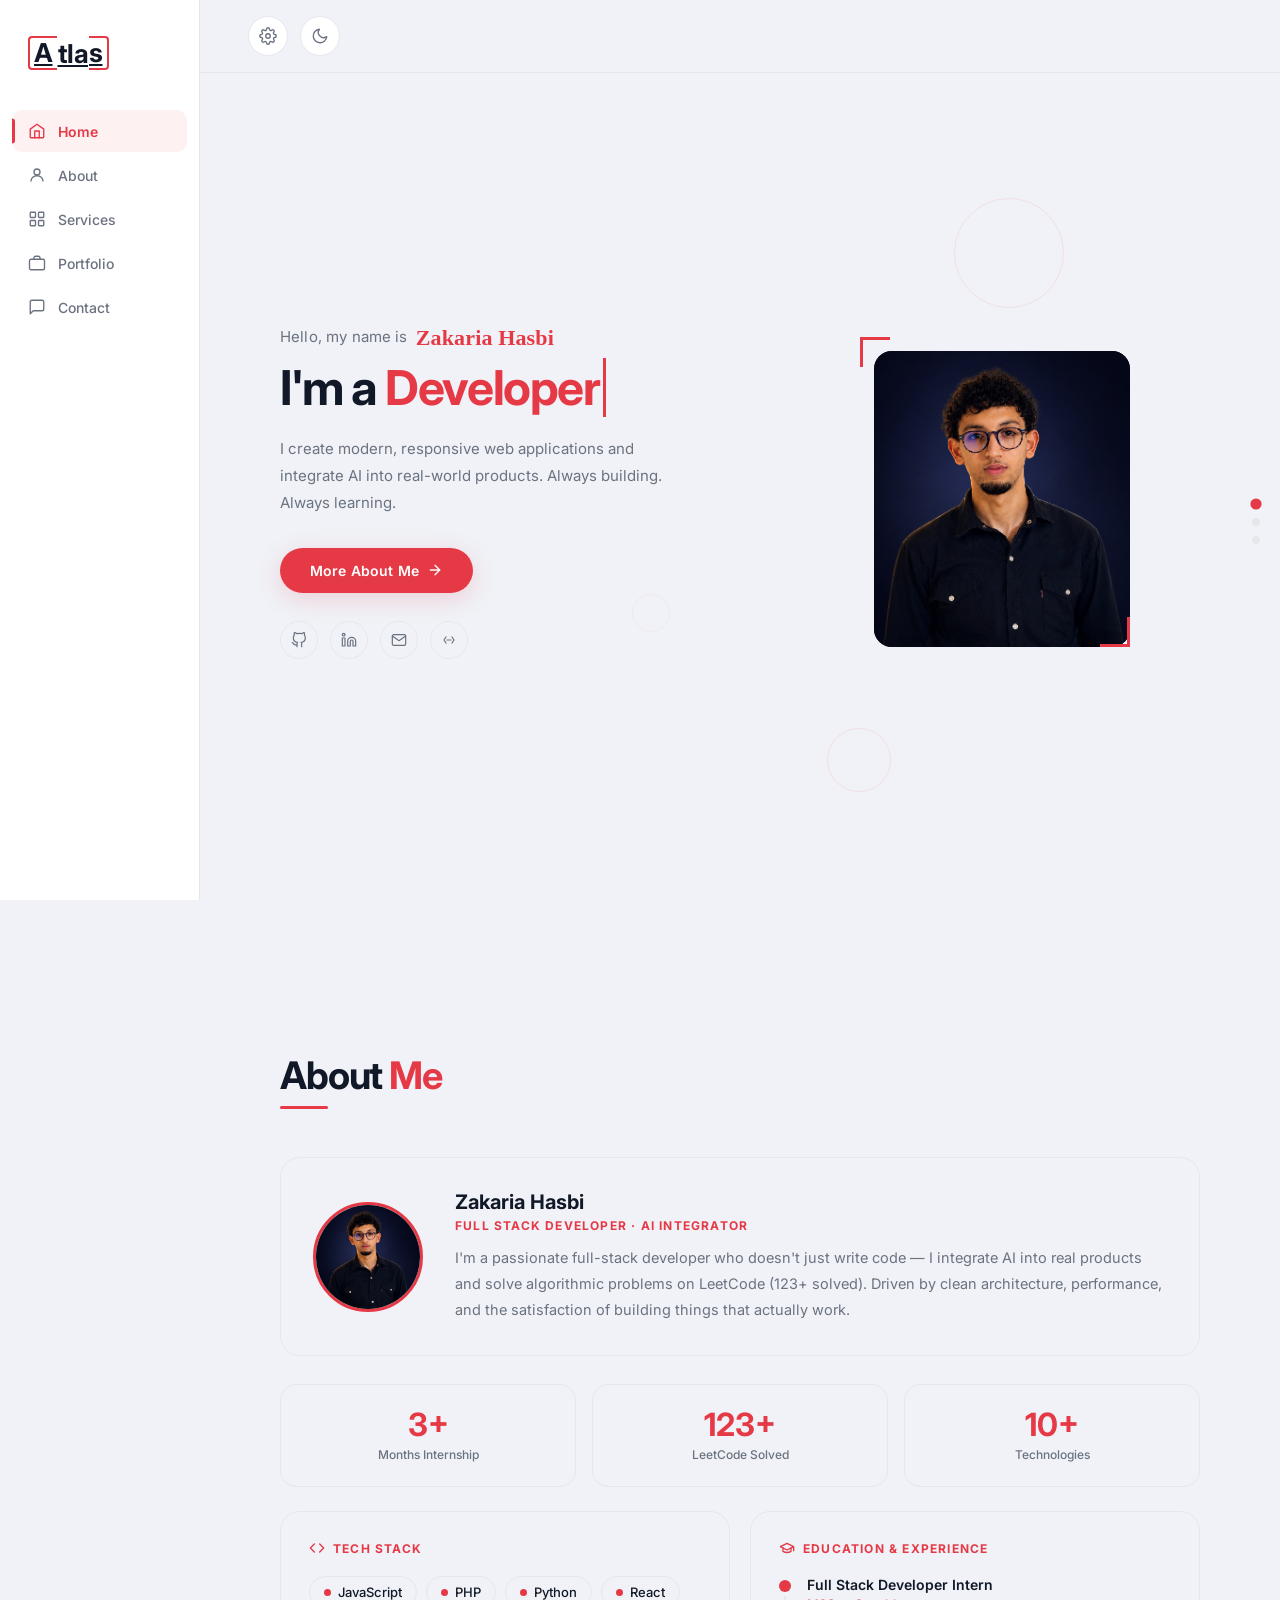
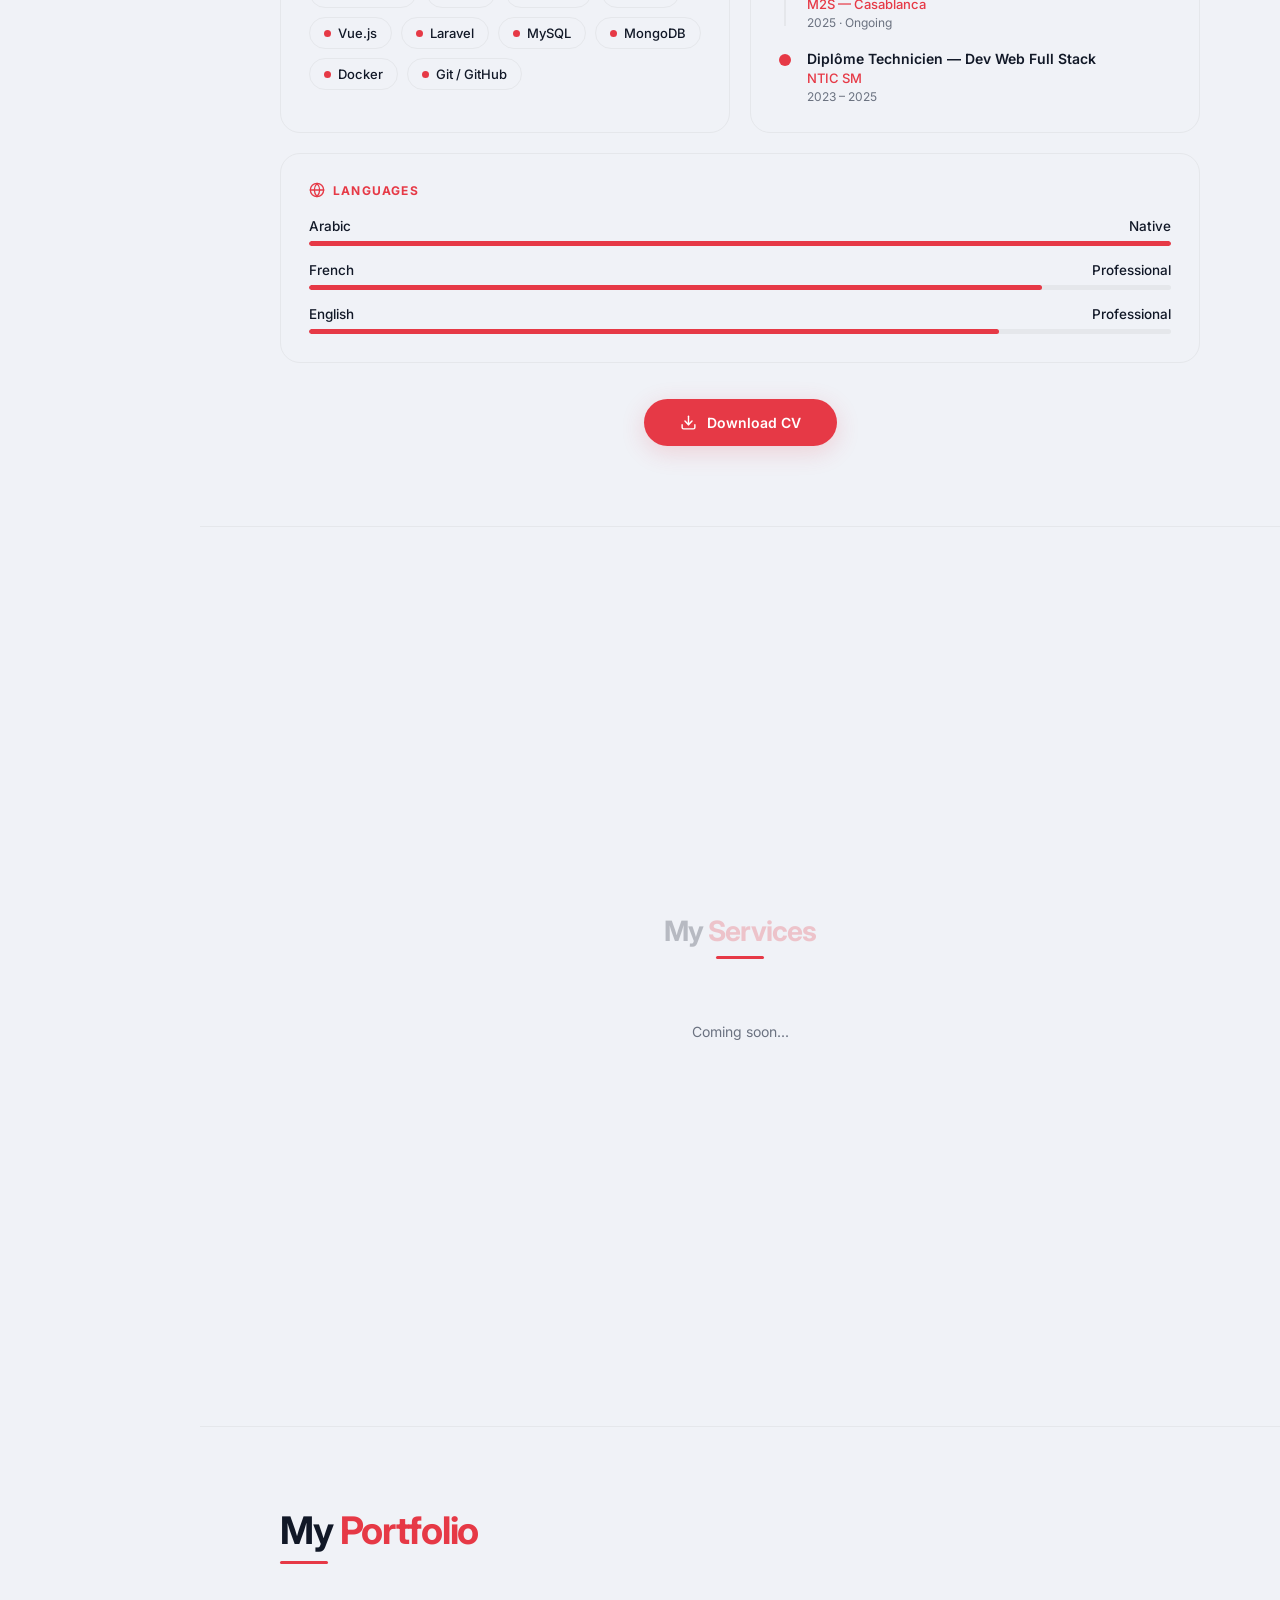
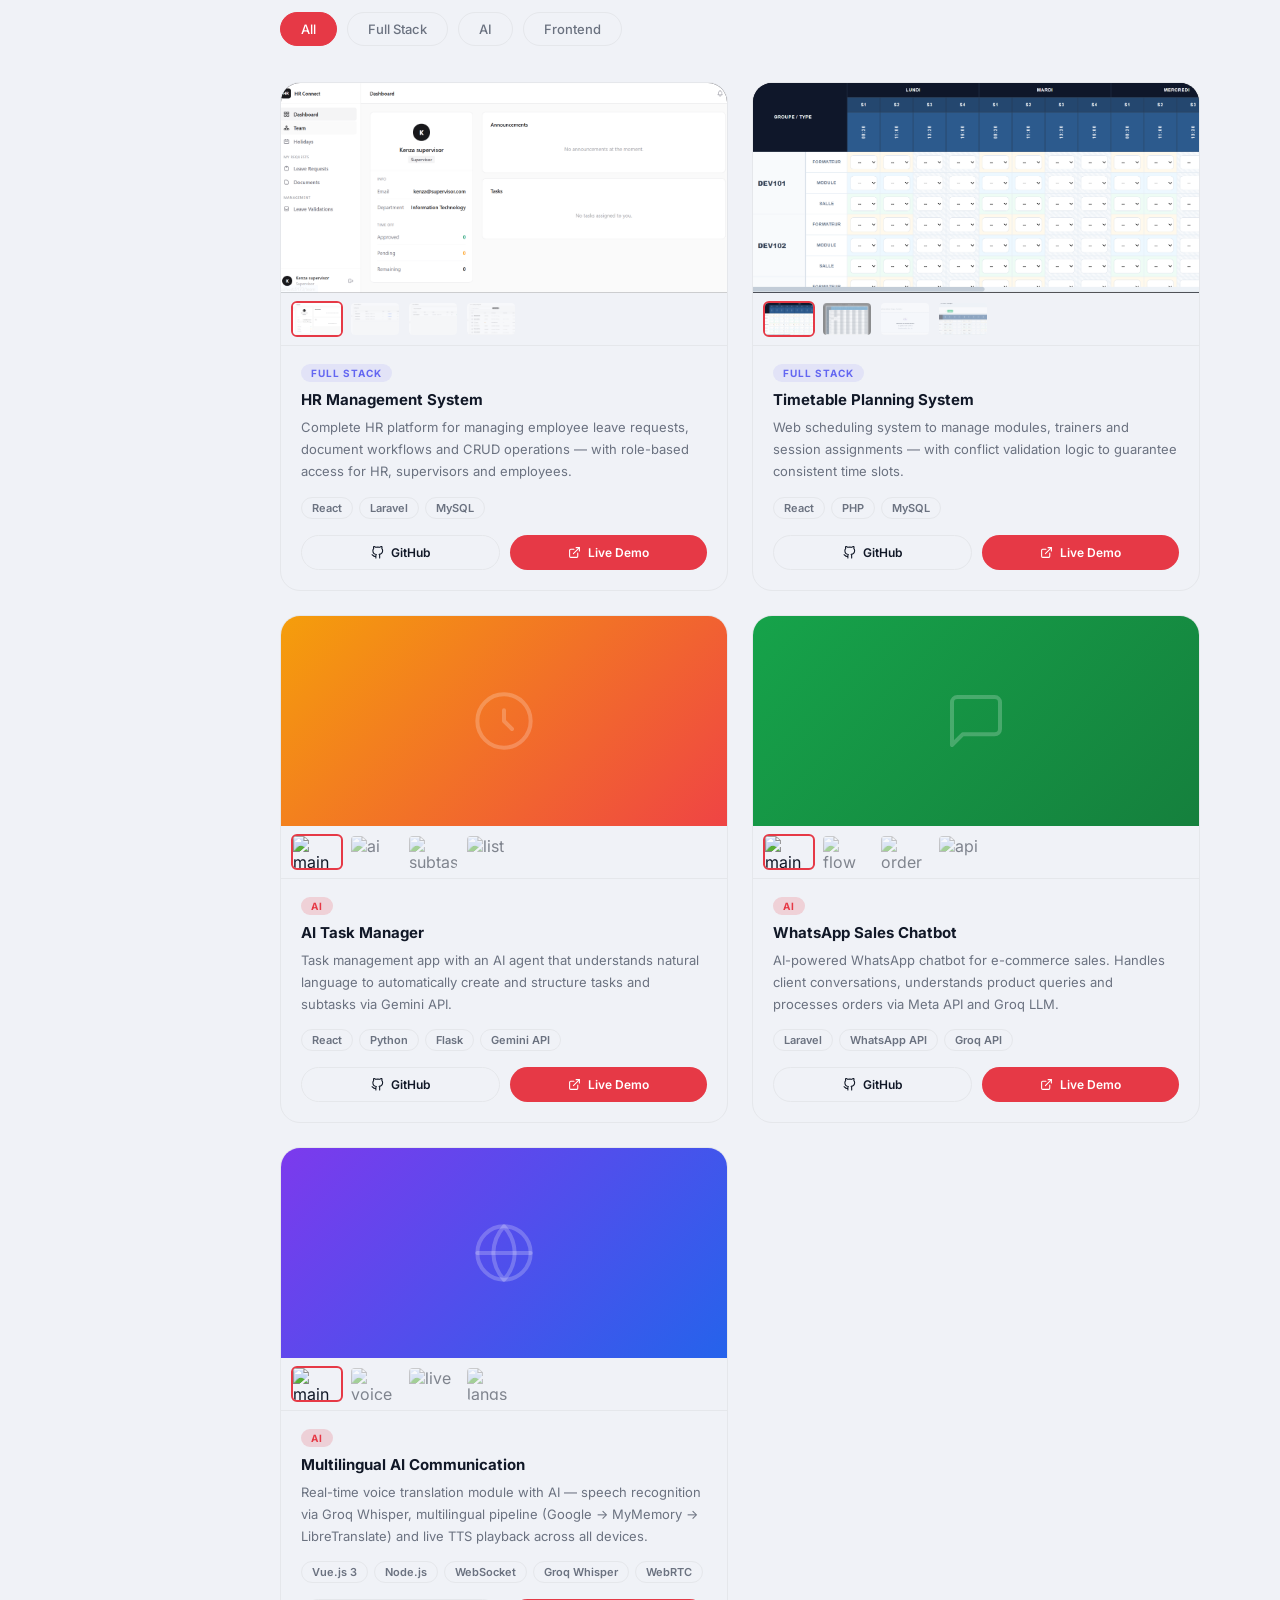
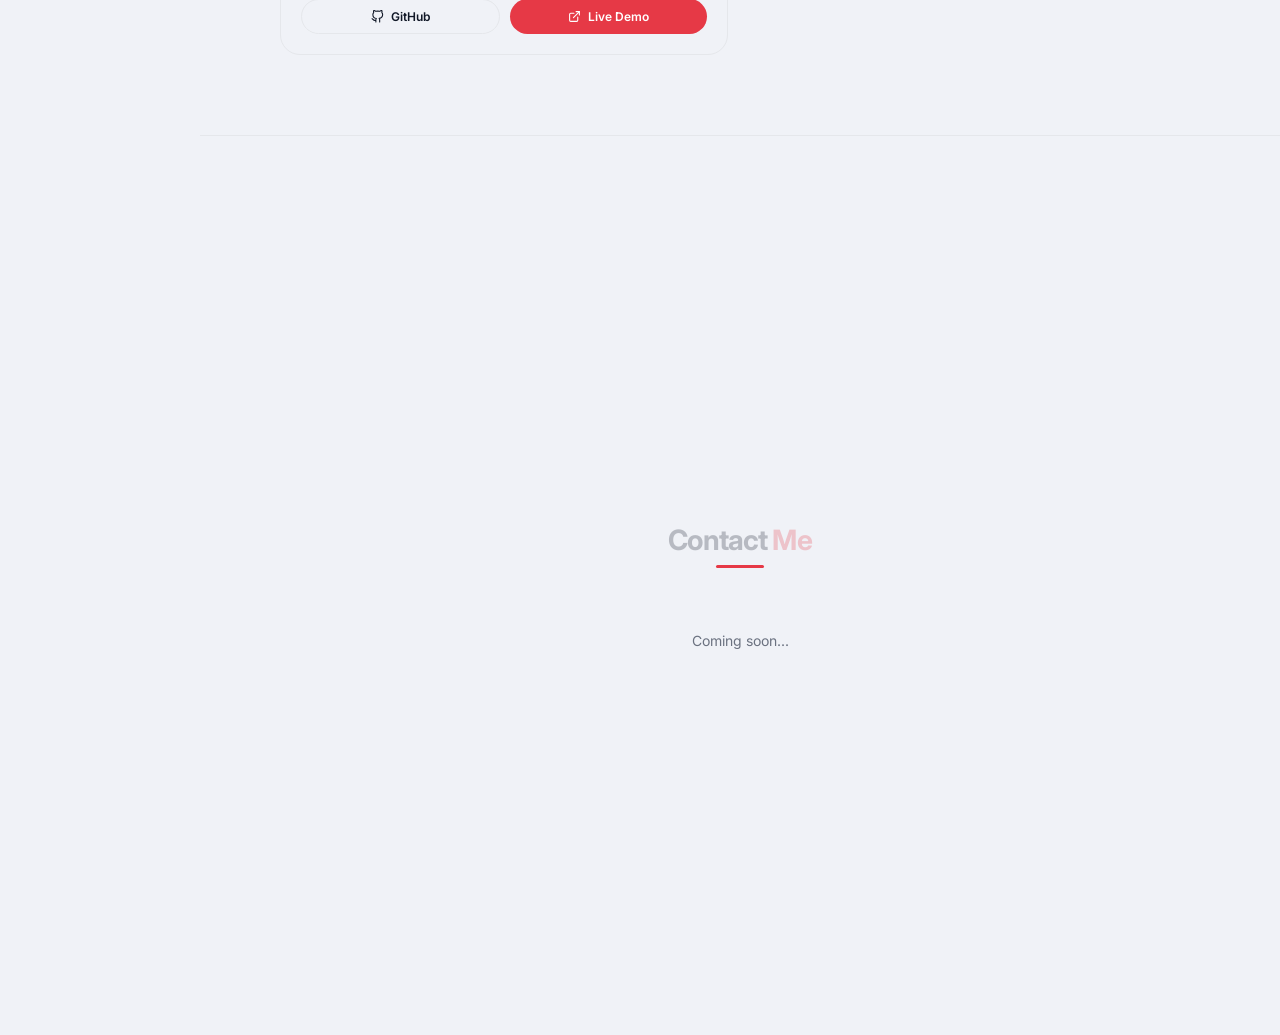
==== commit 6488d0a0: "Update index.html" ====
--- a/index.html
+++ b/index.html
@@ -494,16 +494,16 @@
           <!-- ── Timetable System ── -->
           <div class="proj-card reveal" data-cat="fullstack" style="transition-delay:.1s">
             <div class="proj-gallery">
-              <img src="images/timetable/main.png" class="proj-main-img" id="main-tt" alt="Timetable" onerror="this.style.display='none';this.nextElementSibling.style.display='flex'">
+              <img src="TT1.png" class="proj-main-img" id="main-tt" alt="Timetable" onerror="this.style.display='none';this.nextElementSibling.style.display='flex'">
               <div class="proj-gallery-placeholder" style="--c1:#0ea5e9;--c2:#06b6d4;display:none">
                 <svg viewBox="0 0 24 24"><rect x="3" y="4" width="18" height="18" rx="2"/><line x1="16" y1="2" x2="16" y2="6"/><line x1="8" y1="2" x2="8" y2="6"/><line x1="3" y1="10" x2="21" y2="10"/></svg>
               </div>
             </div>
             <div class="proj-thumbs">
-              <img src="images/timetable/main.png"     class="proj-thumb active" onclick="switchImg('main-tt',this,'images/timetable/main.png')"     alt="main">
-              <img src="images/timetable/modules.png"  class="proj-thumb"        onclick="switchImg('main-tt',this,'images/timetable/modules.png')"  alt="modules">
-              <img src="images/timetable/trainers.png" class="proj-thumb"        onclick="switchImg('main-tt',this,'images/timetable/trainers.png')" alt="trainers">
-              <img src="images/timetable/slots.png"    class="proj-thumb"        onclick="switchImg('main-tt',this,'images/timetable/slots.png')"    alt="slots">
+              <img src="TT1.png"    class="proj-thumb active" onclick="switchImg('main-tt',this,'TT1.png')"     alt="main">
+              <img src="TT2.png"    class="proj-thumb"        onclick="switchImg('main-tt',this,'TT2.png')"     alt="modules">
+              <img src="TT3.png"    class="proj-thumb"        onclick="switchImg('main-tt',this,'TT3.png')"     alt="trainers">
+              <img src="TT4.png"    class="proj-thumb"        onclick="switchImg('main-tt',this,'TT4.png')"     alt="slots">
             </div>
             <div class="proj-body">
               <div class="proj-top-row">
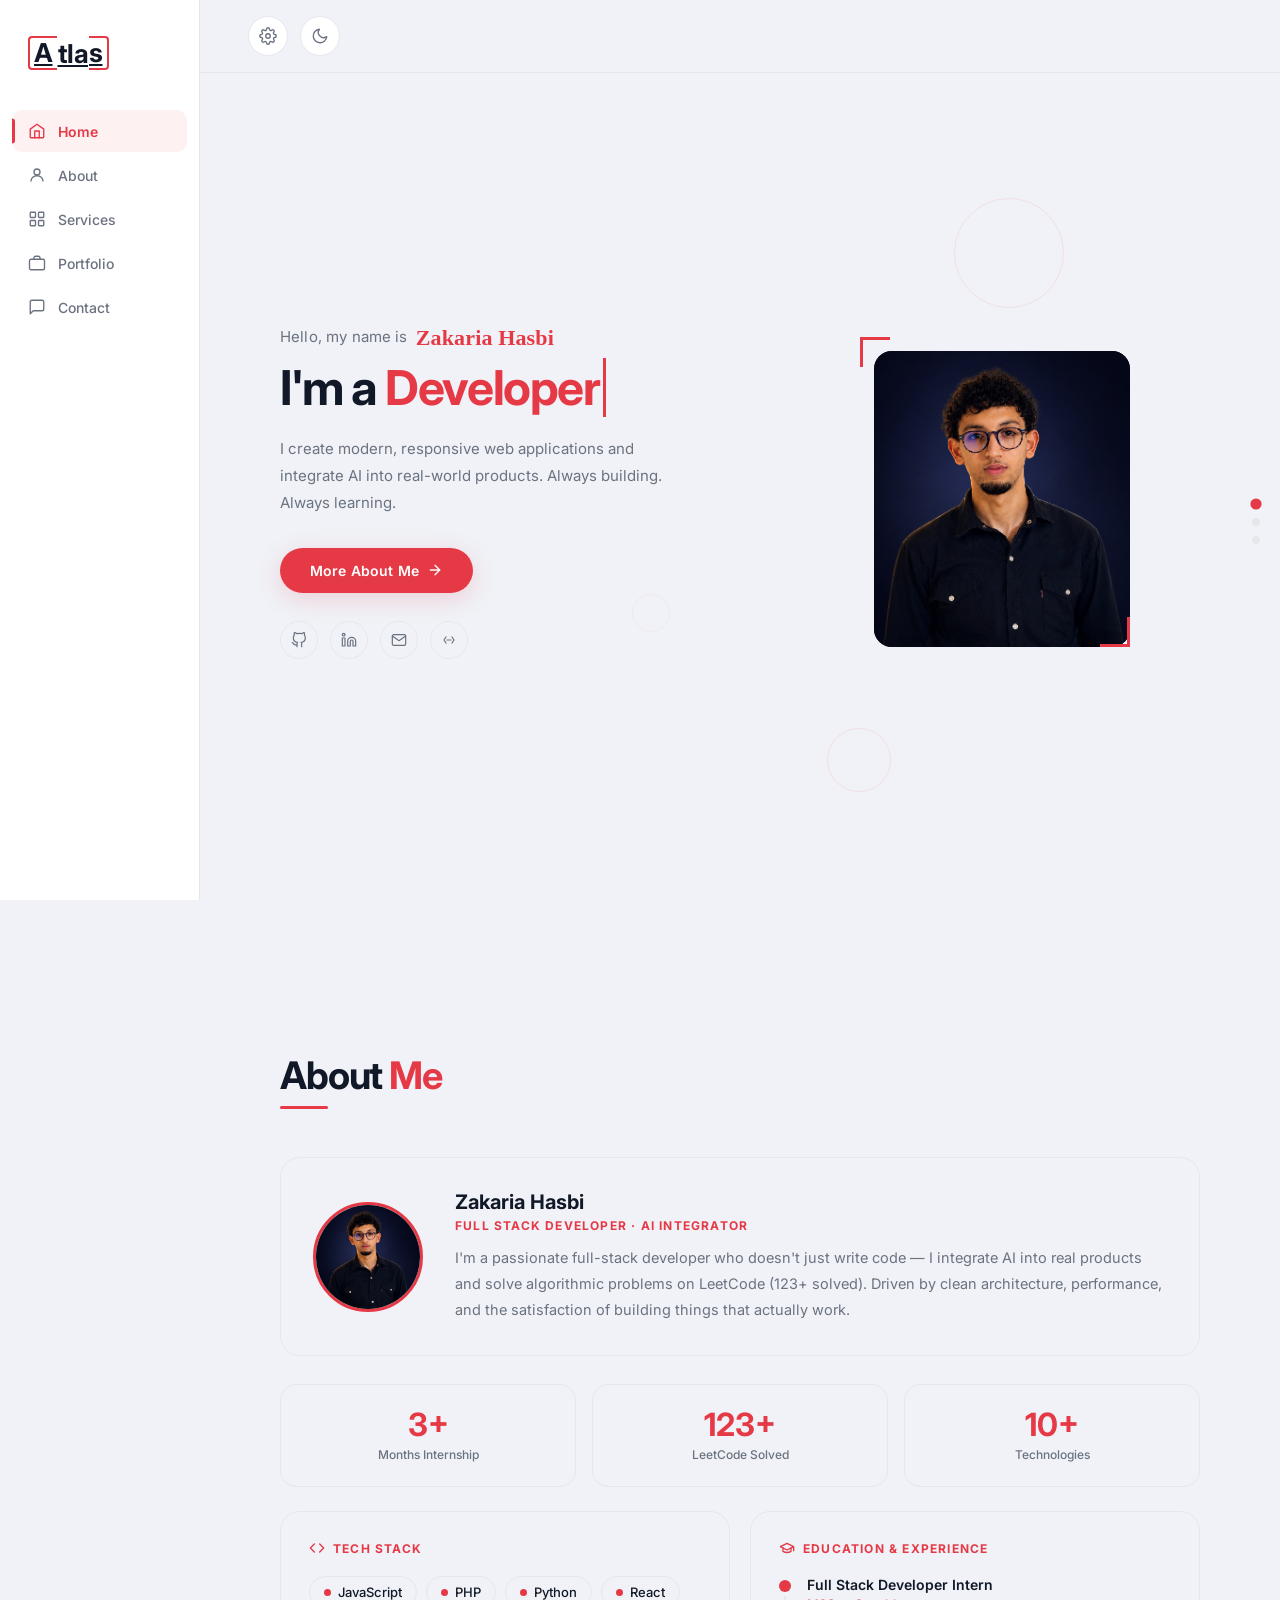
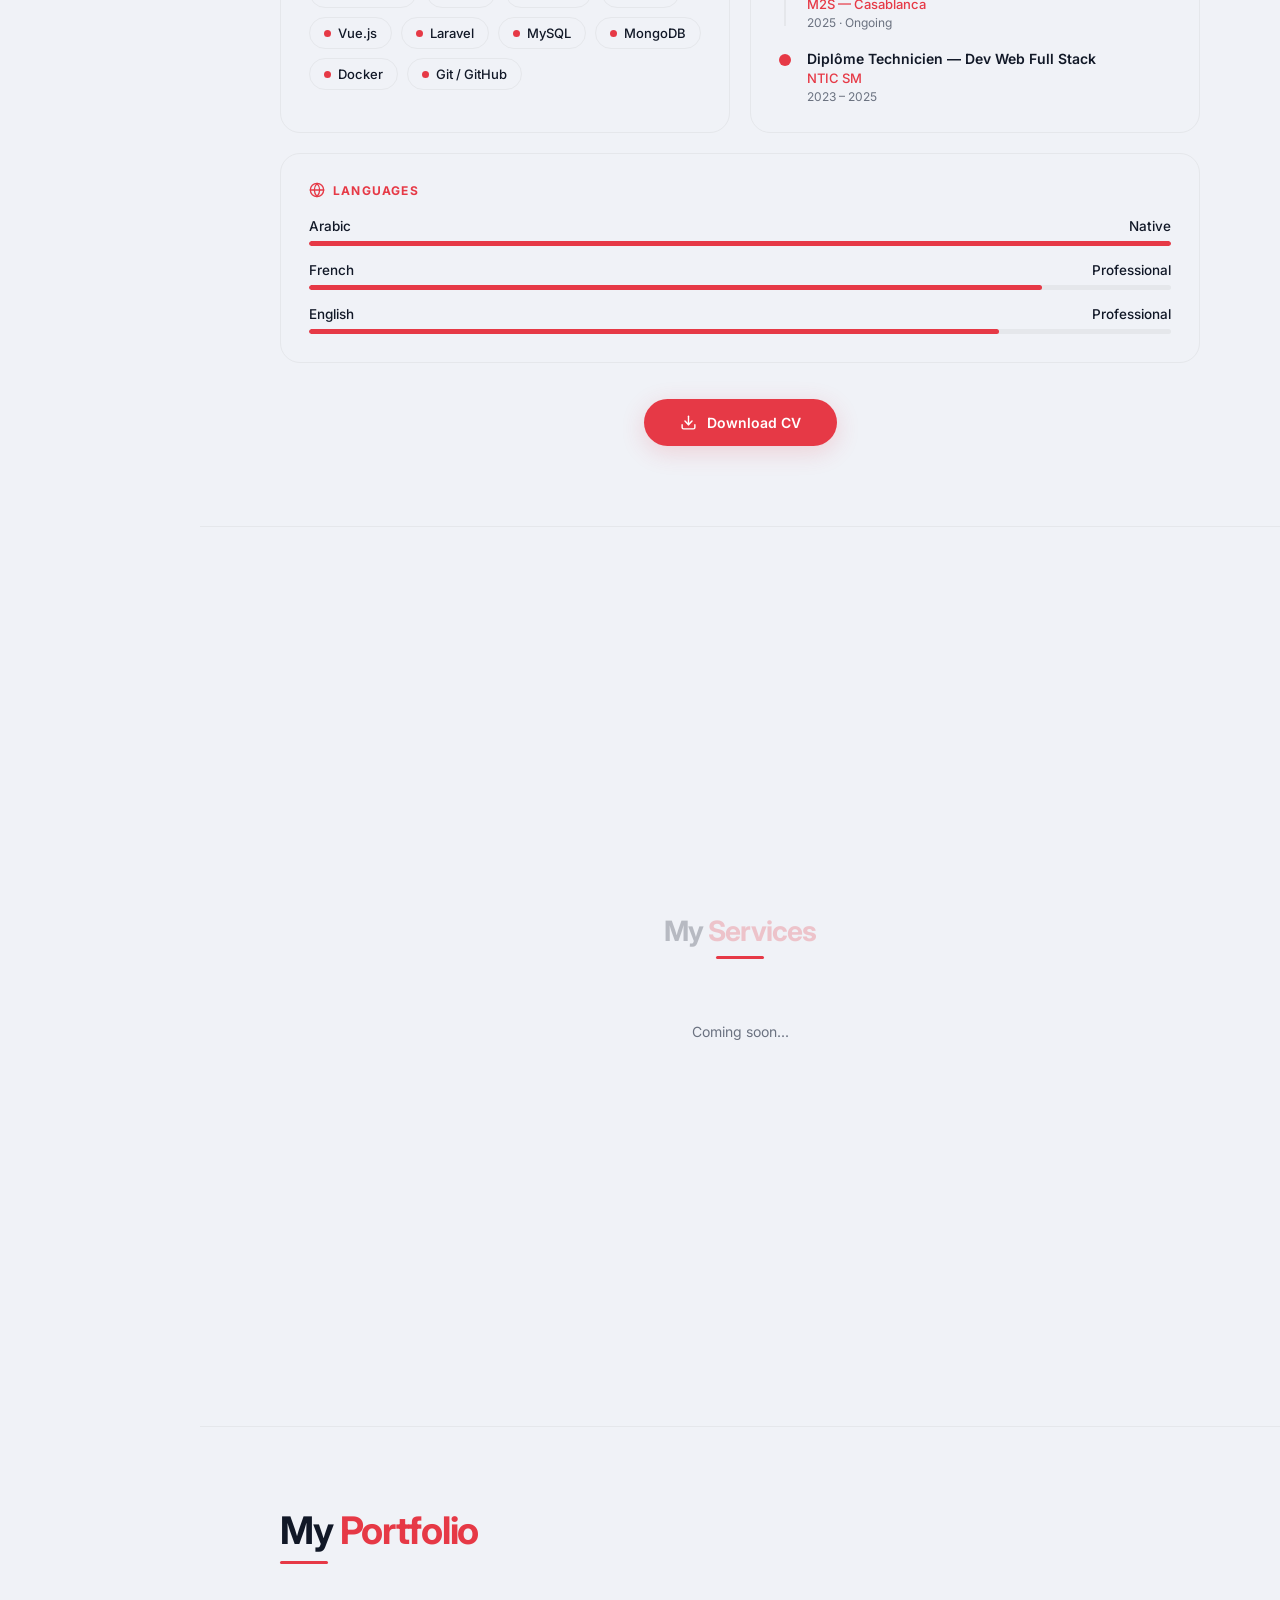
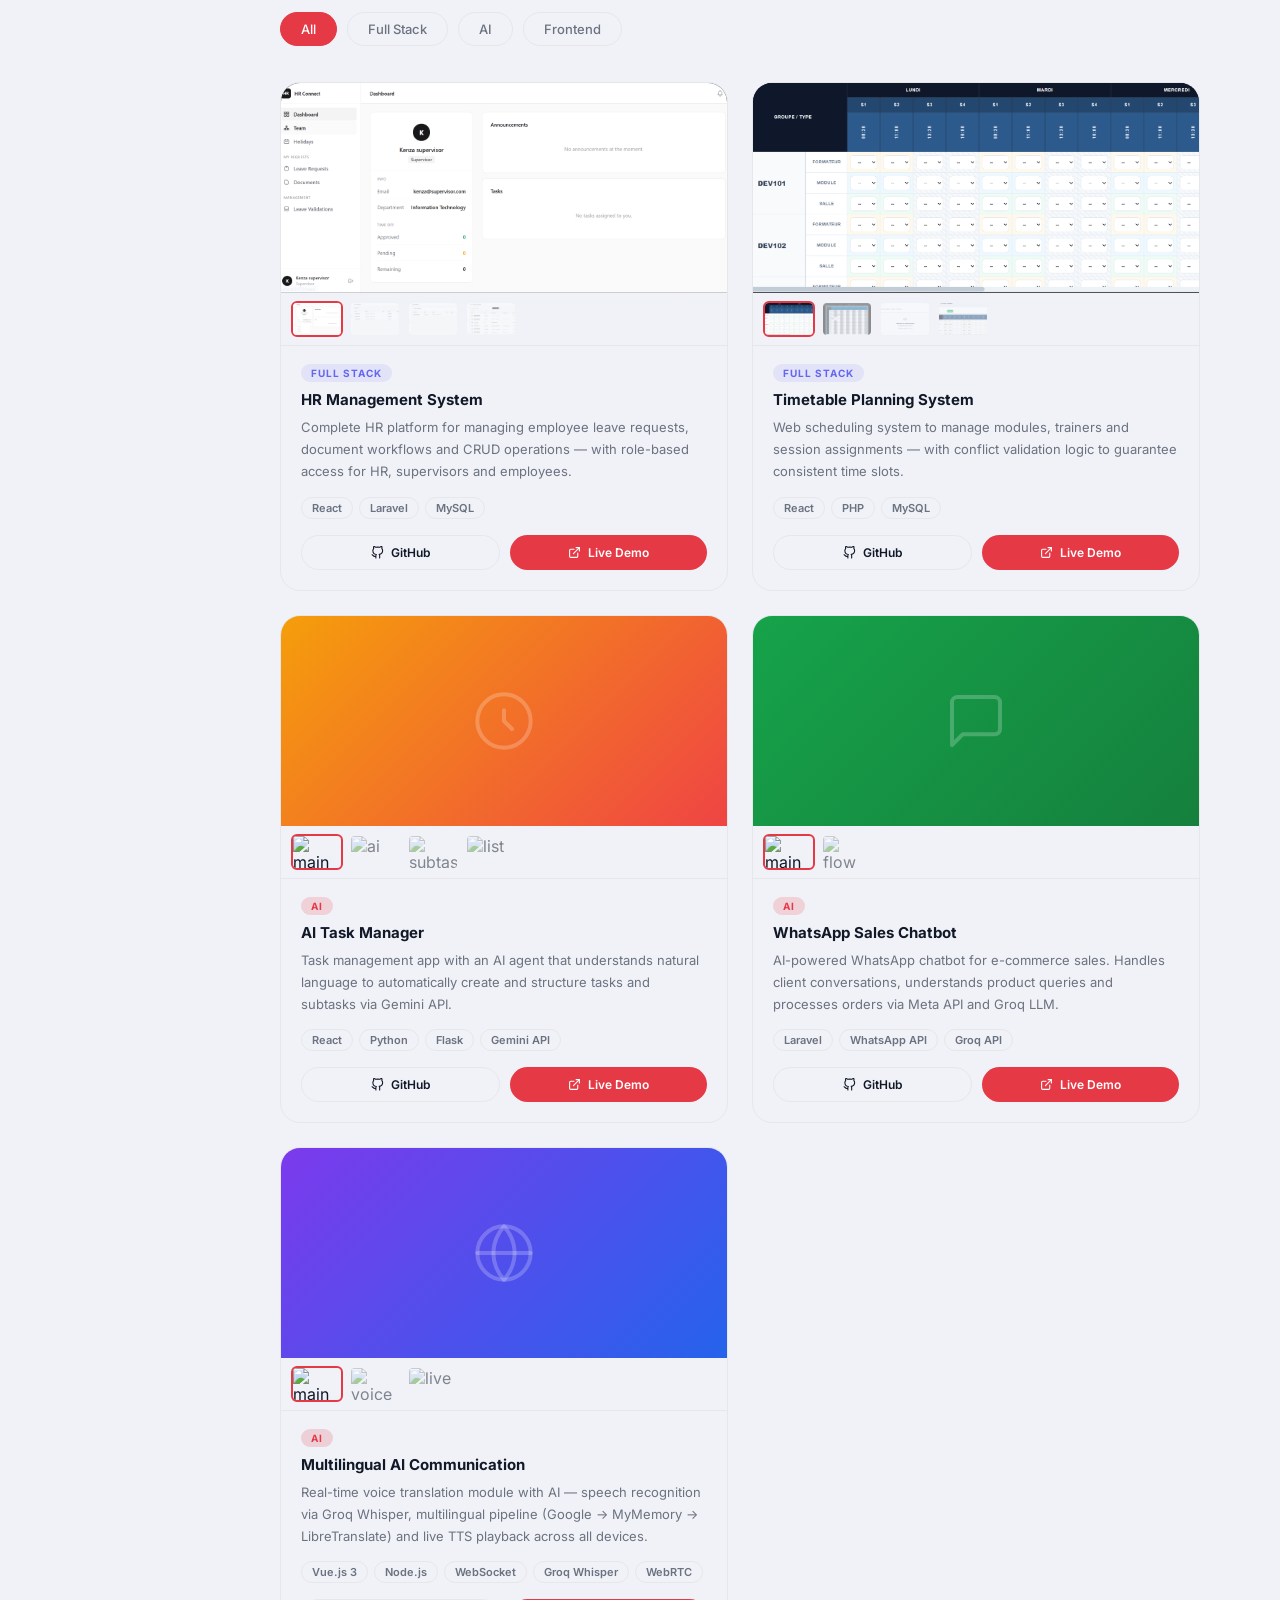
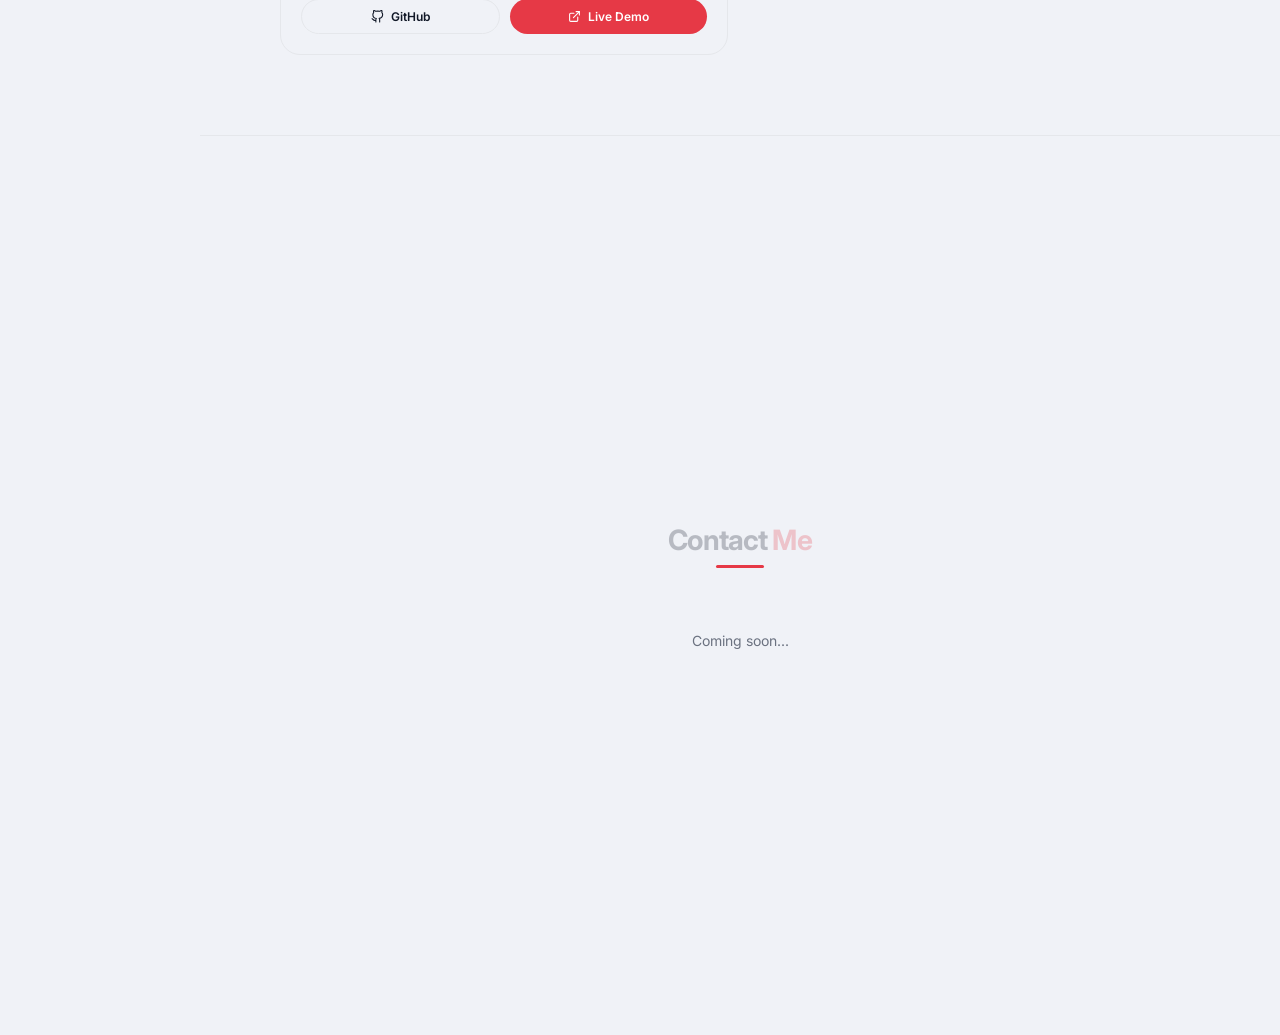
==== commit 220d2407: "Update index.html" ====
--- a/index.html
+++ b/index.html
@@ -571,16 +571,14 @@
           <!-- ── WhatsApp Chatbot ── -->
           <div class="proj-card reveal" data-cat="ai" style="transition-delay:.3s">
             <div class="proj-gallery">
-              <img src="images/chatbot/main.png" class="proj-main-img" id="main-bot" alt="WhatsApp Bot" onerror="this.style.display='none';this.nextElementSibling.style.display='flex'">
+               <img src="CHB1.png" class="proj-main-img" id="main-bot" alt="WhatsApp Bot" onerror="this.style.display='none';this.nextElementSibling.style.display='flex'">
               <div class="proj-gallery-placeholder" style="--c1:#16a34a;--c2:#15803d;display:none">
                 <svg viewBox="0 0 24 24"><path d="M21 15a2 2 0 01-2 2H7l-4 4V5a2 2 0 012-2h14a2 2 0 012 2z"/></svg>
               </div>
             </div>
             <div class="proj-thumbs">
-              <img src="images/chatbot/main.png"  class="proj-thumb active" onclick="switchImg('main-bot',this,'images/chatbot/main.png')"  alt="main">
-              <img src="images/chatbot/flow.png"  class="proj-thumb"        onclick="switchImg('main-bot',this,'images/chatbot/flow.png')"  alt="flow">
-              <img src="images/chatbot/order.png" class="proj-thumb"        onclick="switchImg('main-bot',this,'images/chatbot/order.png')" alt="order">
-              <img src="images/chatbot/api.png"   class="proj-thumb"        onclick="switchImg('main-bot',this,'images/chatbot/api.png')"   alt="api">
+              <img src="CHB1.png"  class="proj-thumb active" onclick="switchImg('main-bot',this,'CHB1.png')"  alt="main">
+              <img src="CHB2.png"  class="proj-thumb"        onclick="switchImg('main-bot',this,'CHB2.png')"  alt="flow">
             </div>
             <div class="proj-body">
               <div class="proj-top-row">
@@ -609,16 +607,15 @@
           <!-- ── Multilingual AI ── -->
           <div class="proj-card reveal" data-cat="ai" style="transition-delay:.4s">
             <div class="proj-gallery">
-              <img src="images/translation/main.png" class="proj-main-img" id="main-tr" alt="Translation" onerror="this.style.display='none';this.nextElementSibling.style.display='flex'">
+             <img src="CO1.png" class="proj-main-img" id="main-tr" alt="Translation" onerror="this.style.display='none';this.nextElementSibling.style.display='flex'">
               <div class="proj-gallery-placeholder" style="--c1:#7c3aed;--c2:#2563eb;display:none">
                 <svg viewBox="0 0 24 24"><circle cx="12" cy="12" r="10"/><line x1="2" y1="12" x2="22" y2="12"/><path d="M12 2a15.3 15.3 0 014 10 15.3 15.3 0 01-4 10 15.3 15.3 0 01-4-10 15.3 15.3 0 014-10z"/></svg>
               </div>
             </div>
             <div class="proj-thumbs">
-              <img src="images/translation/main.png"   class="proj-thumb active" onclick="switchImg('main-tr',this,'images/translation/main.png')"   alt="main">
-              <img src="images/translation/voice.png"  class="proj-thumb"        onclick="switchImg('main-tr',this,'images/translation/voice.png')"  alt="voice">
-              <img src="images/translation/live.png"   class="proj-thumb"        onclick="switchImg('main-tr',this,'images/translation/live.png')"   alt="live">
-              <img src="images/translation/langs.png"  class="proj-thumb"        onclick="switchImg('main-tr',this,'images/translation/langs.png')"  alt="langs">
+              <img src="CO1.png"   class="proj-thumb active" onclick="switchImg('main-tr',this,'CO1.png')"   alt="main">
+              <img src="CO2.png"  class="proj-thumb"        onclick="switchImg('main-tr',this,'CO2.png')"  alt="voice">
+              <img src="CO3.png"   class="proj-thumb"        onclick="switchImg('main-tr',this,'CO3.png')"   alt="live">
             </div>
             <div class="proj-body">
               <div class="proj-top-row">
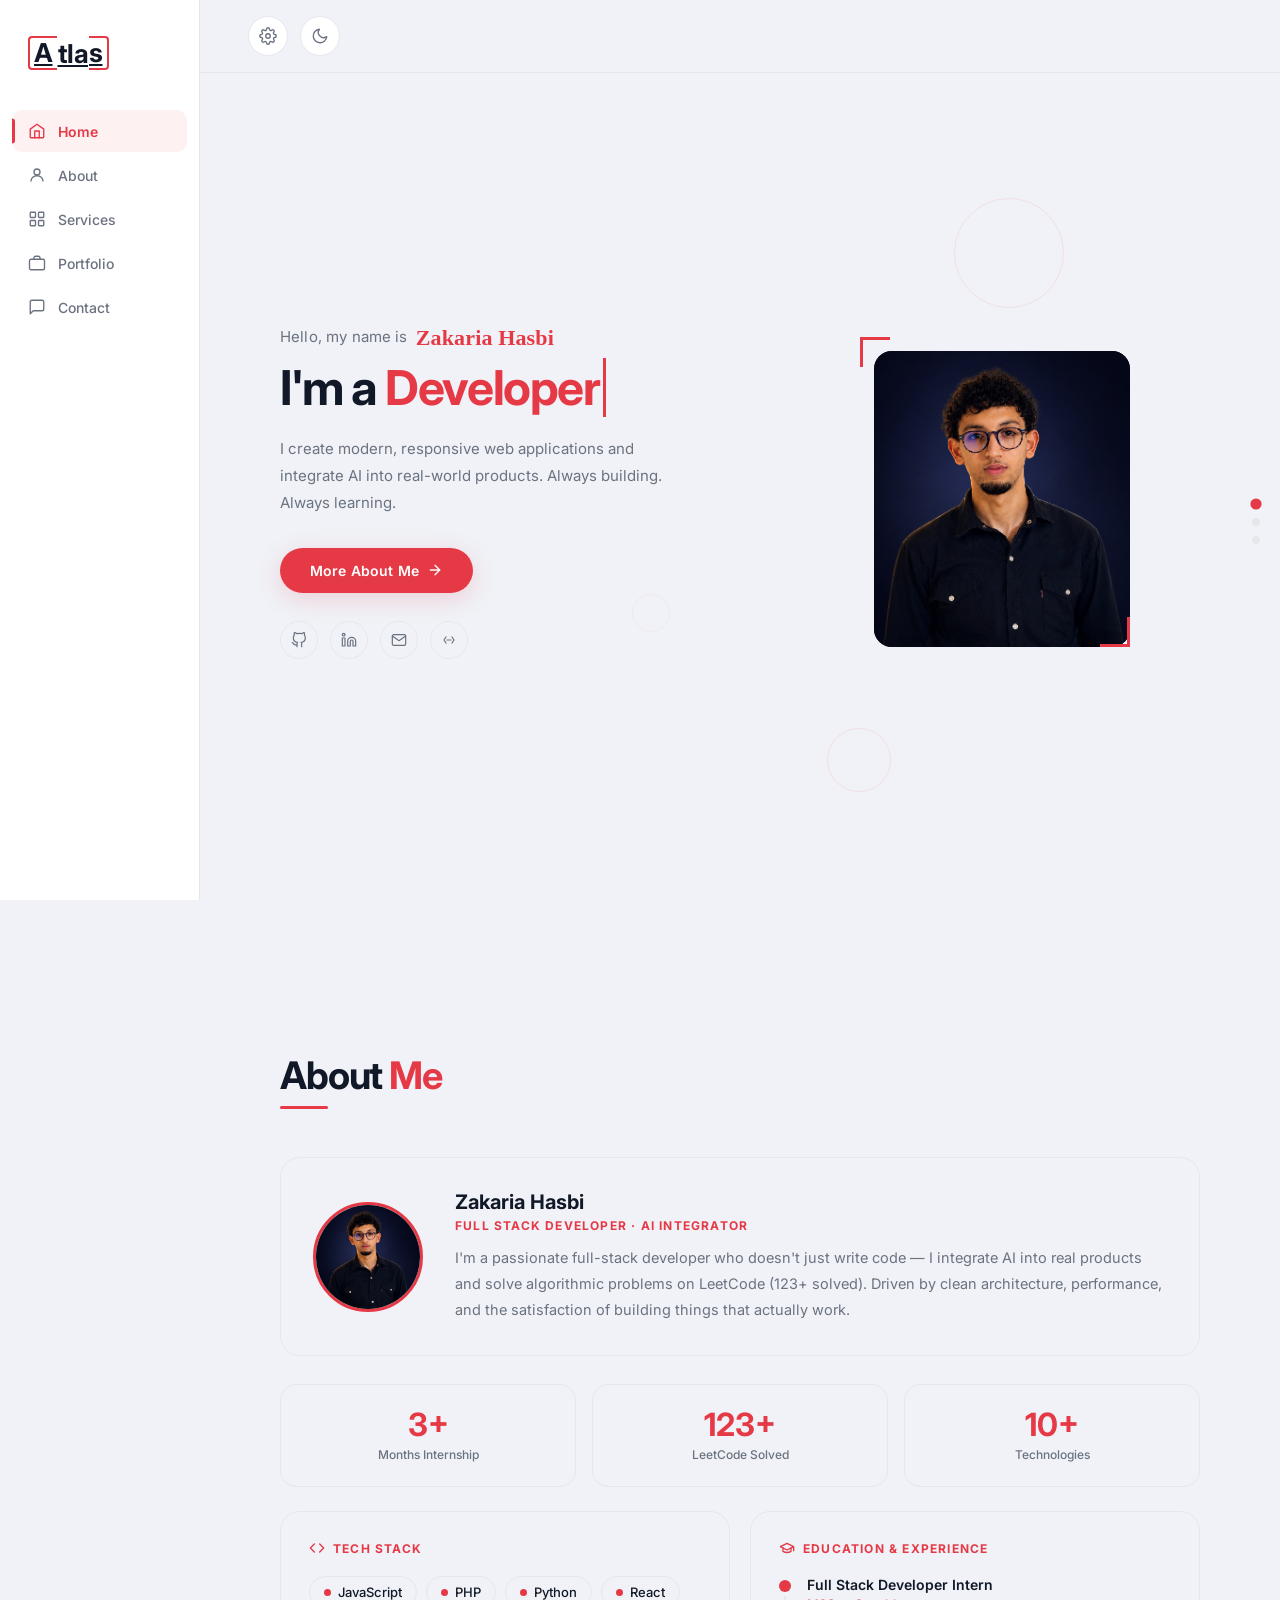
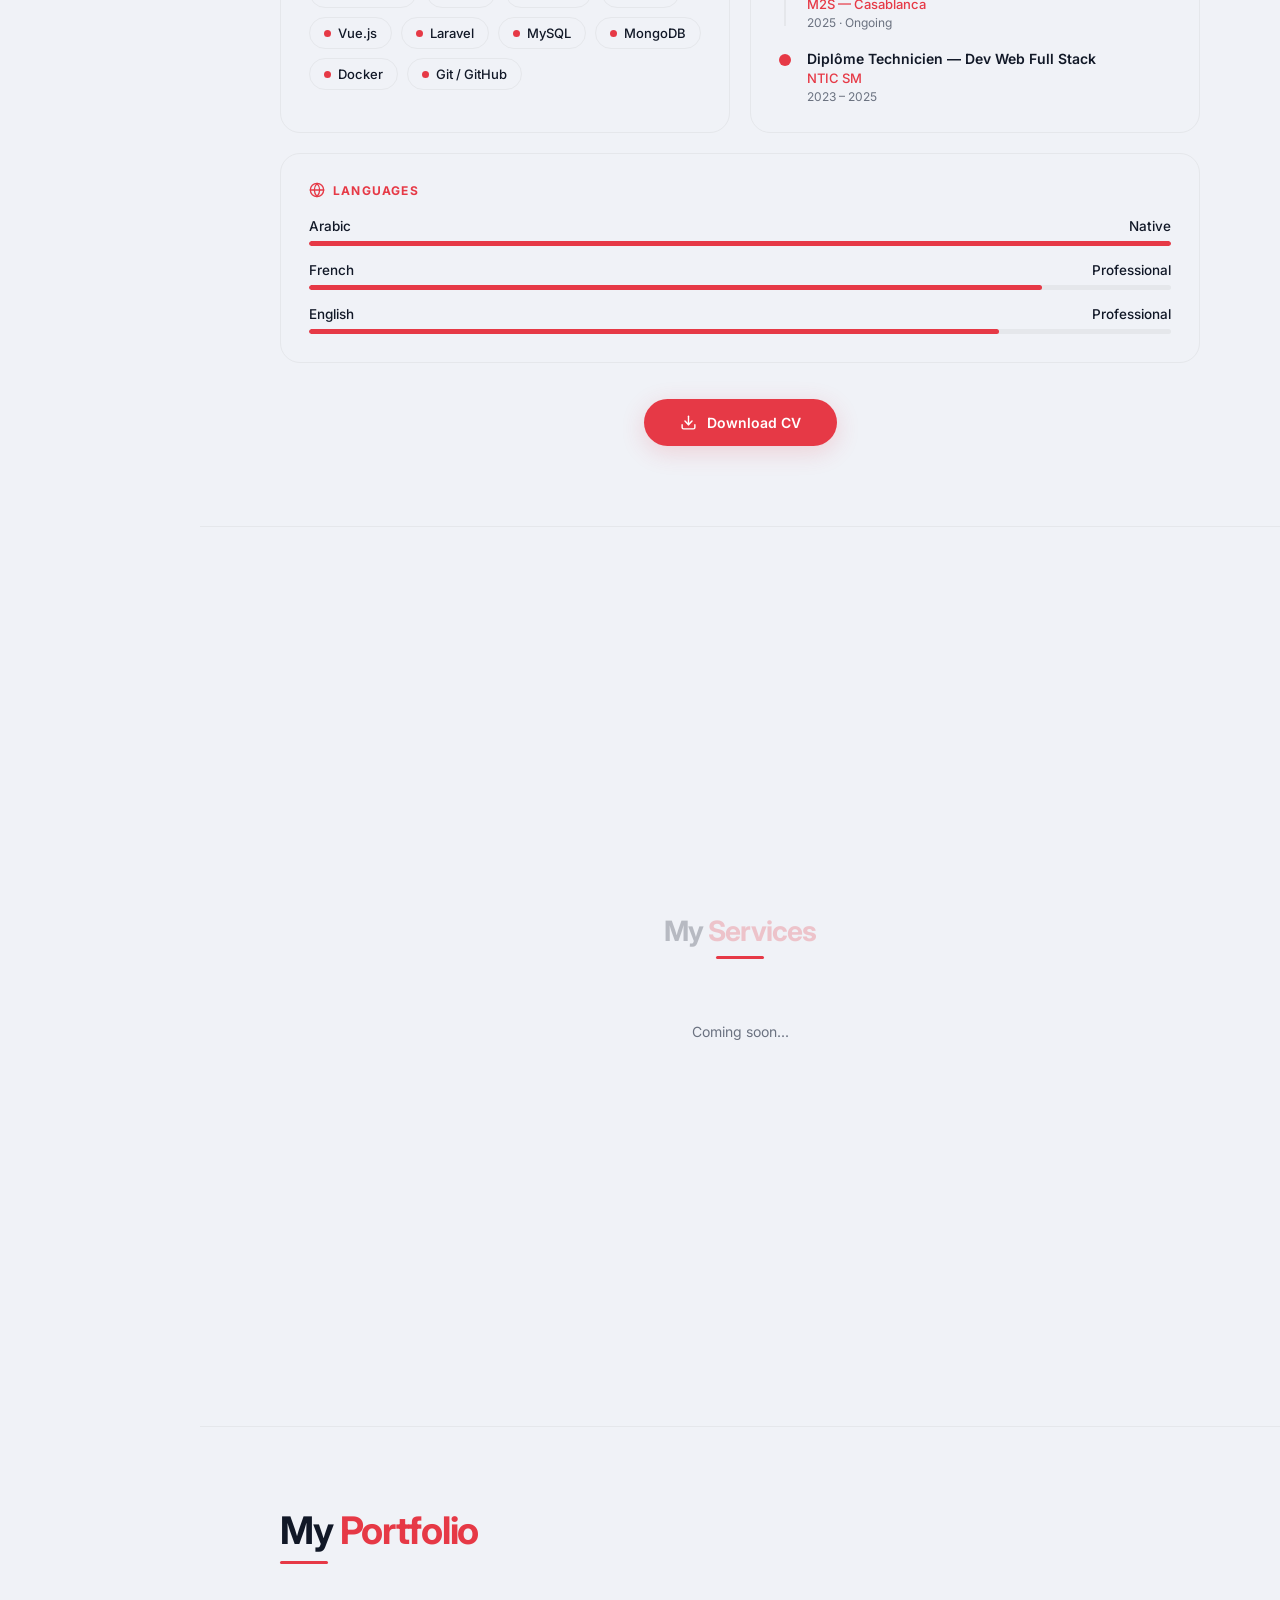
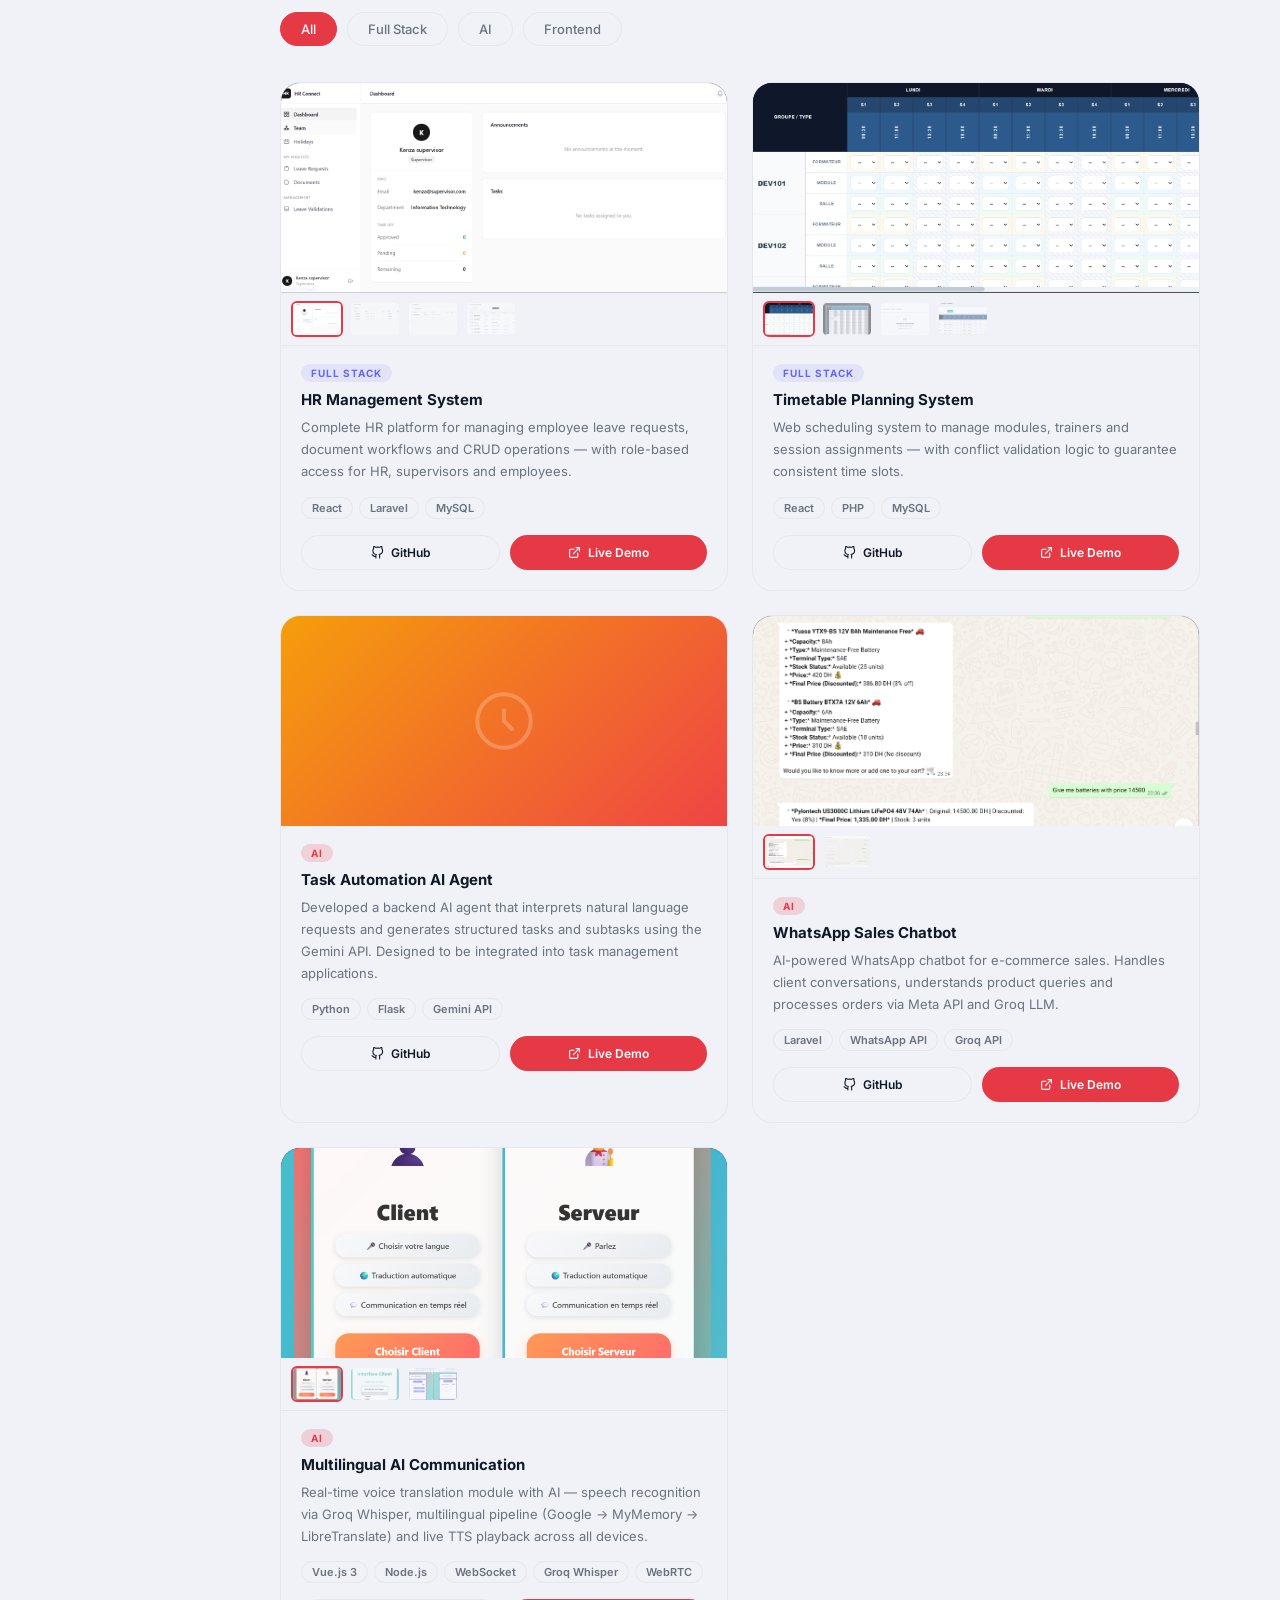
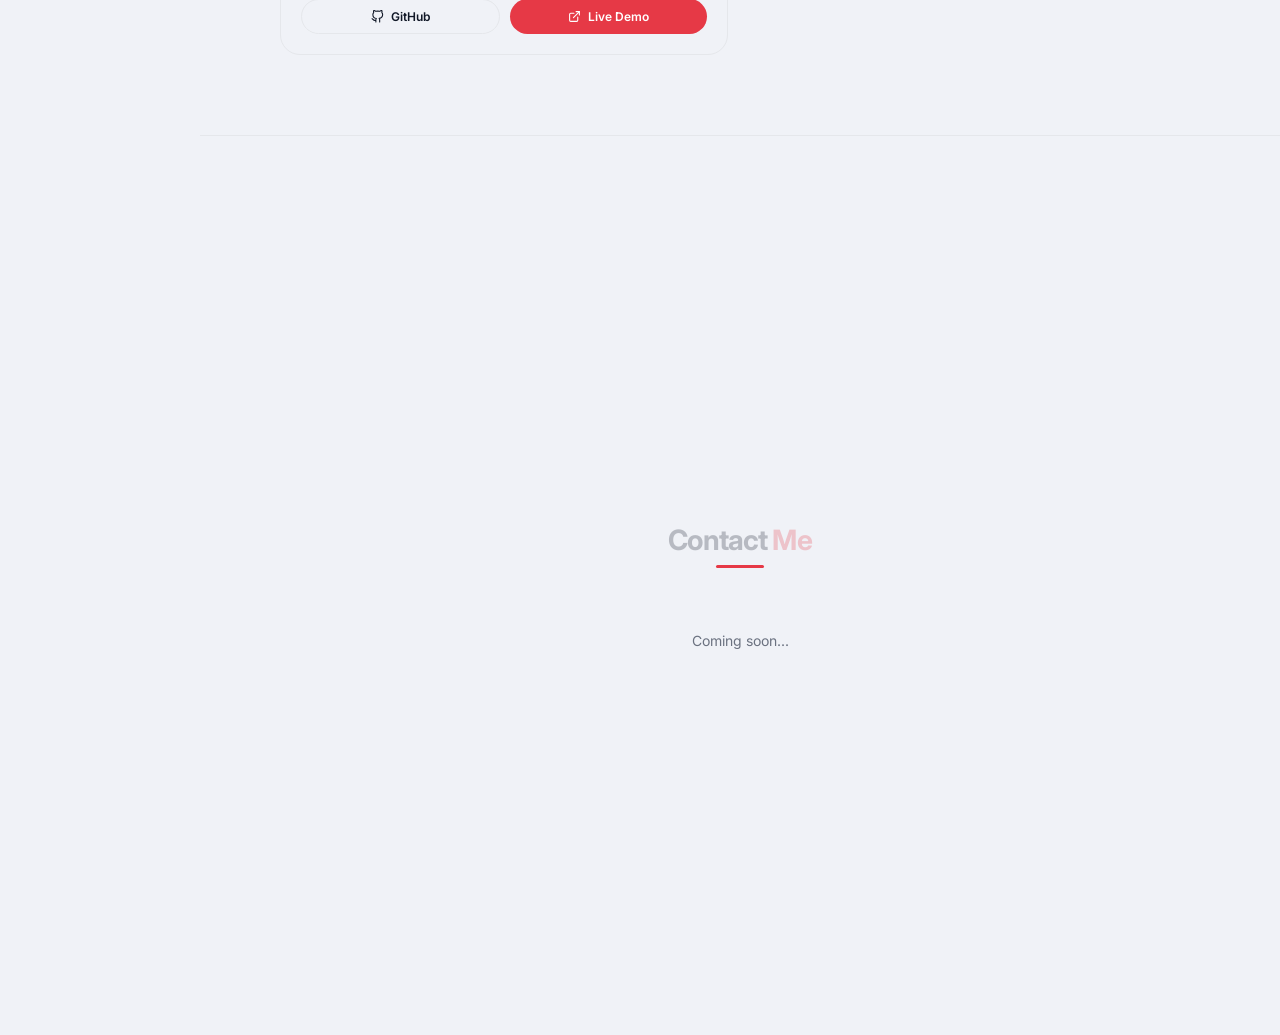
==== commit fbe780d0: "Update index.html finish the part of portfolio" ====
--- a/index.html
+++ b/index.html
@@ -537,20 +537,16 @@
                 <svg viewBox="0 0 24 24"><path d="M12 2a10 10 0 110 20A10 10 0 0112 2z"/><path d="M12 8v4l3 3"/></svg>
               </div>
             </div>
-            <div class="proj-thumbs">
-              <img src="images/tasks/main.png"    class="proj-thumb active" onclick="switchImg('main-task',this,'images/tasks/main.png')"    alt="main">
-              <img src="images/tasks/ai.png"      class="proj-thumb"        onclick="switchImg('main-task',this,'images/tasks/ai.png')"      alt="ai">
-              <img src="images/tasks/subtask.png" class="proj-thumb"        onclick="switchImg('main-task',this,'images/tasks/subtask.png')" alt="subtask">
-              <img src="images/tasks/list.png"    class="proj-thumb"        onclick="switchImg('main-task',this,'images/tasks/list.png')"    alt="list">
-            </div>
             <div class="proj-body">
               <div class="proj-top-row">
                 <span class="proj-cat-badge proj-cat-ai">AI</span>
               </div>
-              <h3 class="proj-title">AI Task Manager</h3>
-              <p class="proj-desc">Task management app with an AI agent that understands natural language to automatically create and structure tasks and subtasks via Gemini API.</p>
+              <h3 class="proj-title">Task Automation AI Agent</h3>
+
+              <p class="proj-desc">
+              Developed a backend AI agent that interprets natural language requests and generates structured tasks and subtasks using the Gemini API. Designed to be integrated into task management applications.
+              </p>
               <div class="proj-tags">
-                <span class="proj-tag">React</span>
                 <span class="proj-tag">Python</span>
                 <span class="proj-tag">Flask</span>
                 <span class="proj-tag">Gemini API</span>
@@ -571,7 +567,7 @@
           <!-- ── WhatsApp Chatbot ── -->
           <div class="proj-card reveal" data-cat="ai" style="transition-delay:.3s">
             <div class="proj-gallery">
-               <img src="CHB1.png" class="proj-main-img" id="main-bot" alt="WhatsApp Bot" onerror="this.style.display='none';this.nextElementSibling.style.display='flex'">
+              <img src="CHB1.png" class="proj-main-img" id="main-bot" alt="WhatsApp Bot" onerror="this.style.display='none';this.nextElementSibling.style.display='flex'">
               <div class="proj-gallery-placeholder" style="--c1:#16a34a;--c2:#15803d;display:none">
                 <svg viewBox="0 0 24 24"><path d="M21 15a2 2 0 01-2 2H7l-4 4V5a2 2 0 012-2h14a2 2 0 012 2z"/></svg>
               </div>
@@ -607,7 +603,7 @@
           <!-- ── Multilingual AI ── -->
           <div class="proj-card reveal" data-cat="ai" style="transition-delay:.4s">
             <div class="proj-gallery">
-             <img src="CO1.png" class="proj-main-img" id="main-tr" alt="Translation" onerror="this.style.display='none';this.nextElementSibling.style.display='flex'">
+              <img src="CO1.png" class="proj-main-img" id="main-tr" alt="Translation" onerror="this.style.display='none';this.nextElementSibling.style.display='flex'">
               <div class="proj-gallery-placeholder" style="--c1:#7c3aed;--c2:#2563eb;display:none">
                 <svg viewBox="0 0 24 24"><circle cx="12" cy="12" r="10"/><line x1="2" y1="12" x2="22" y2="12"/><path d="M12 2a15.3 15.3 0 014 10 15.3 15.3 0 01-4 10 15.3 15.3 0 01-4-10 15.3 15.3 0 014-10z"/></svg>
               </div>
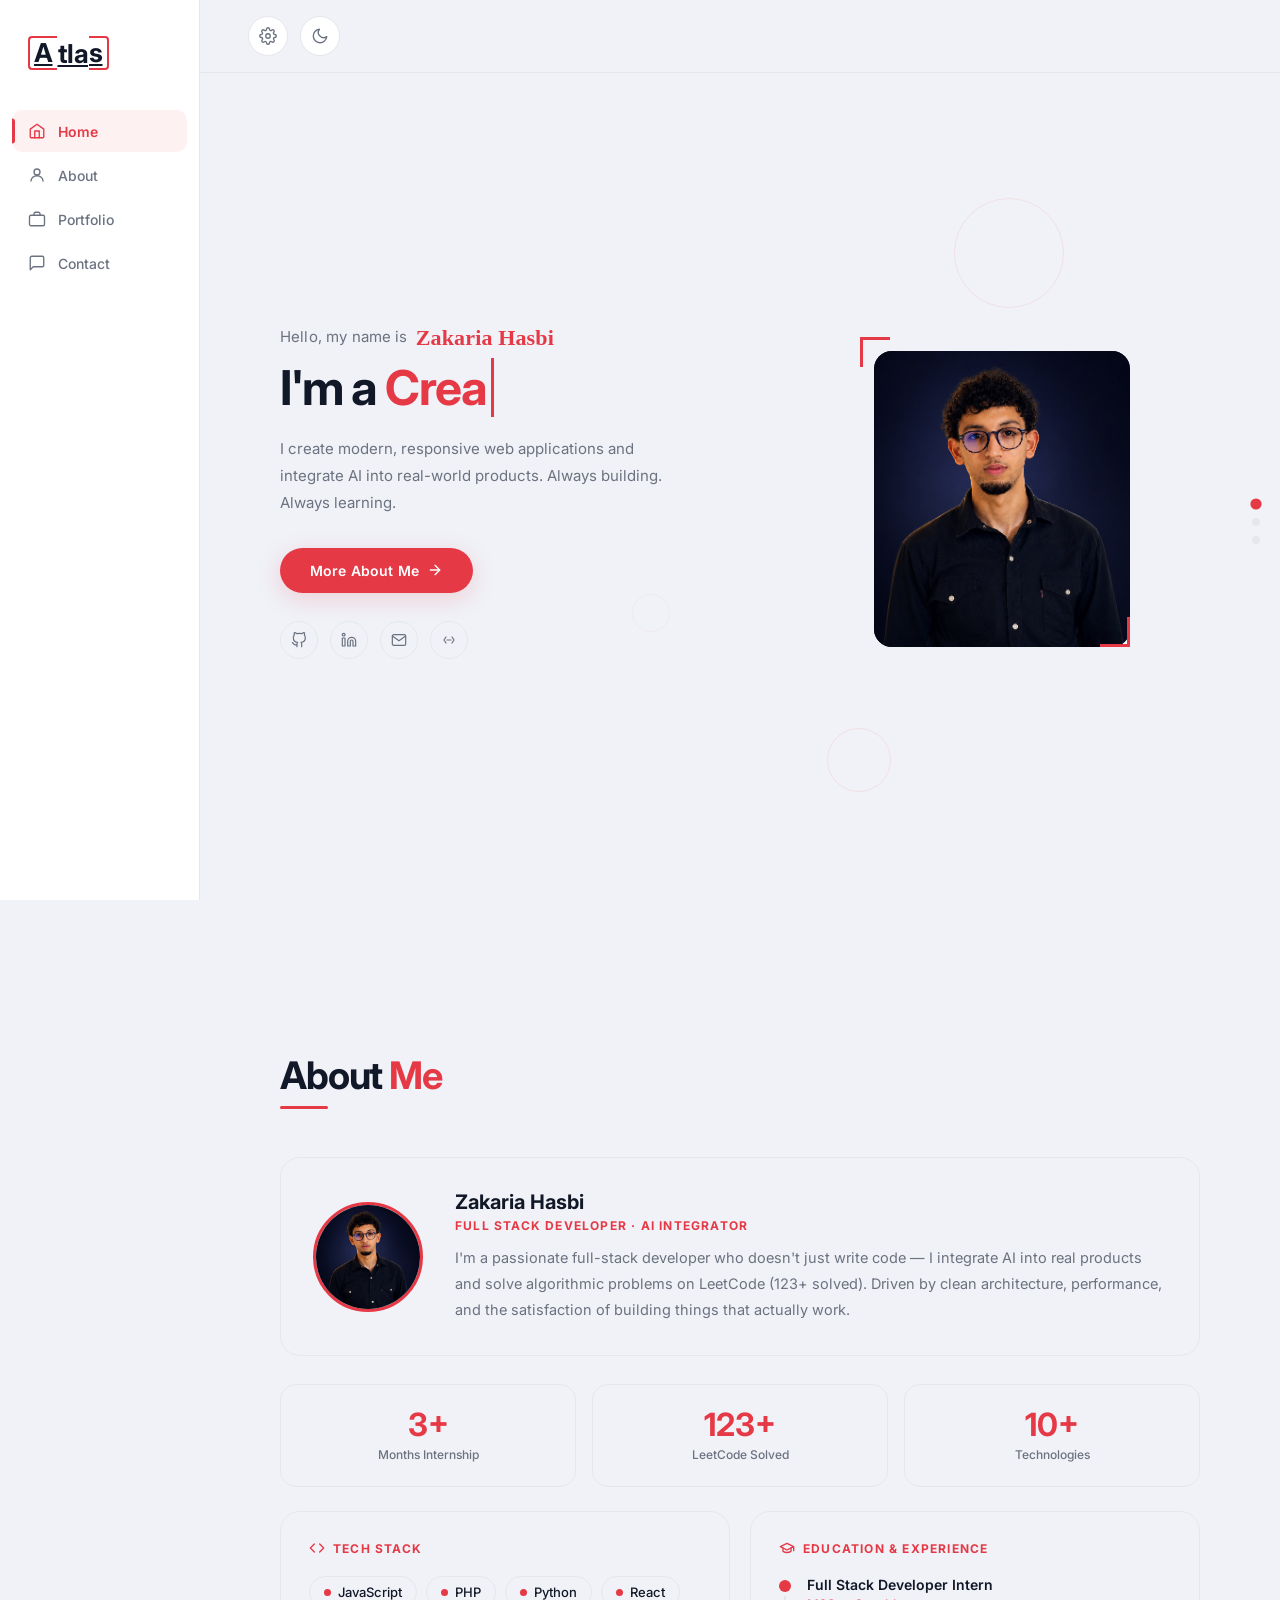
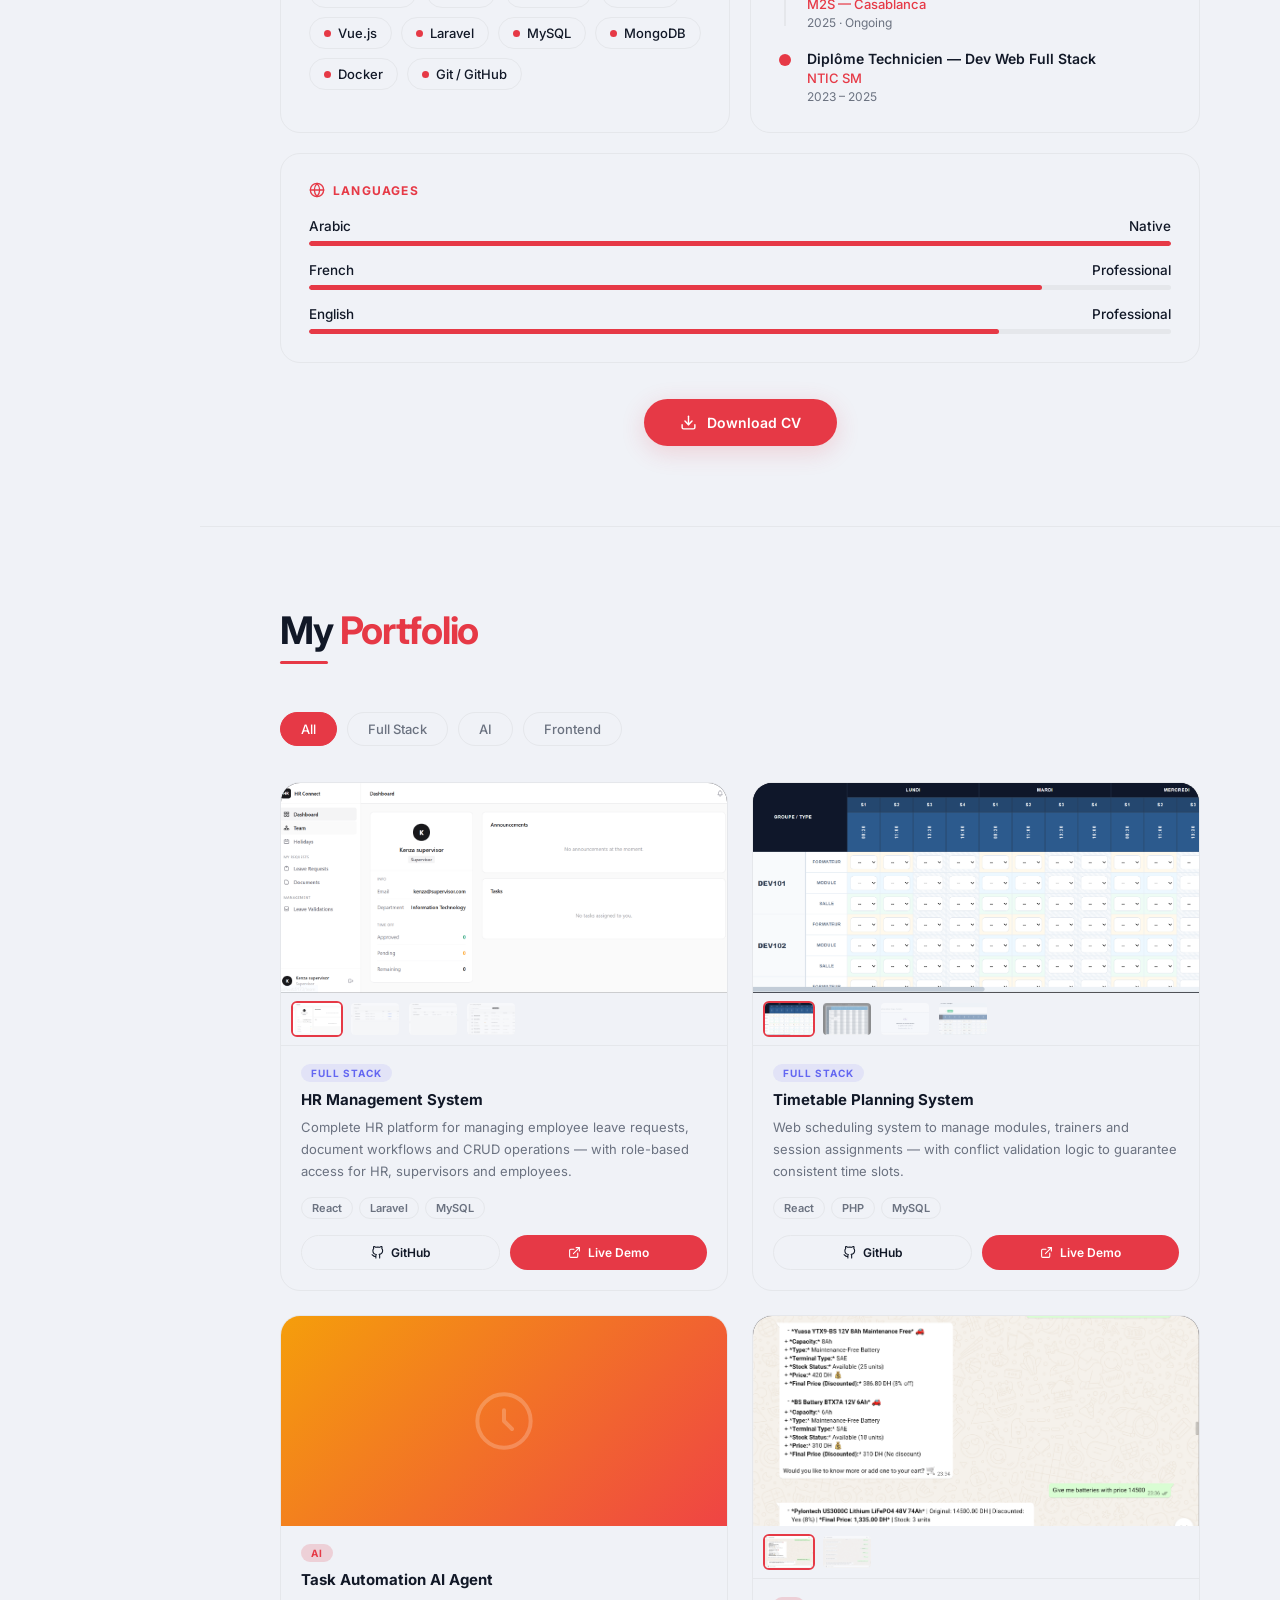
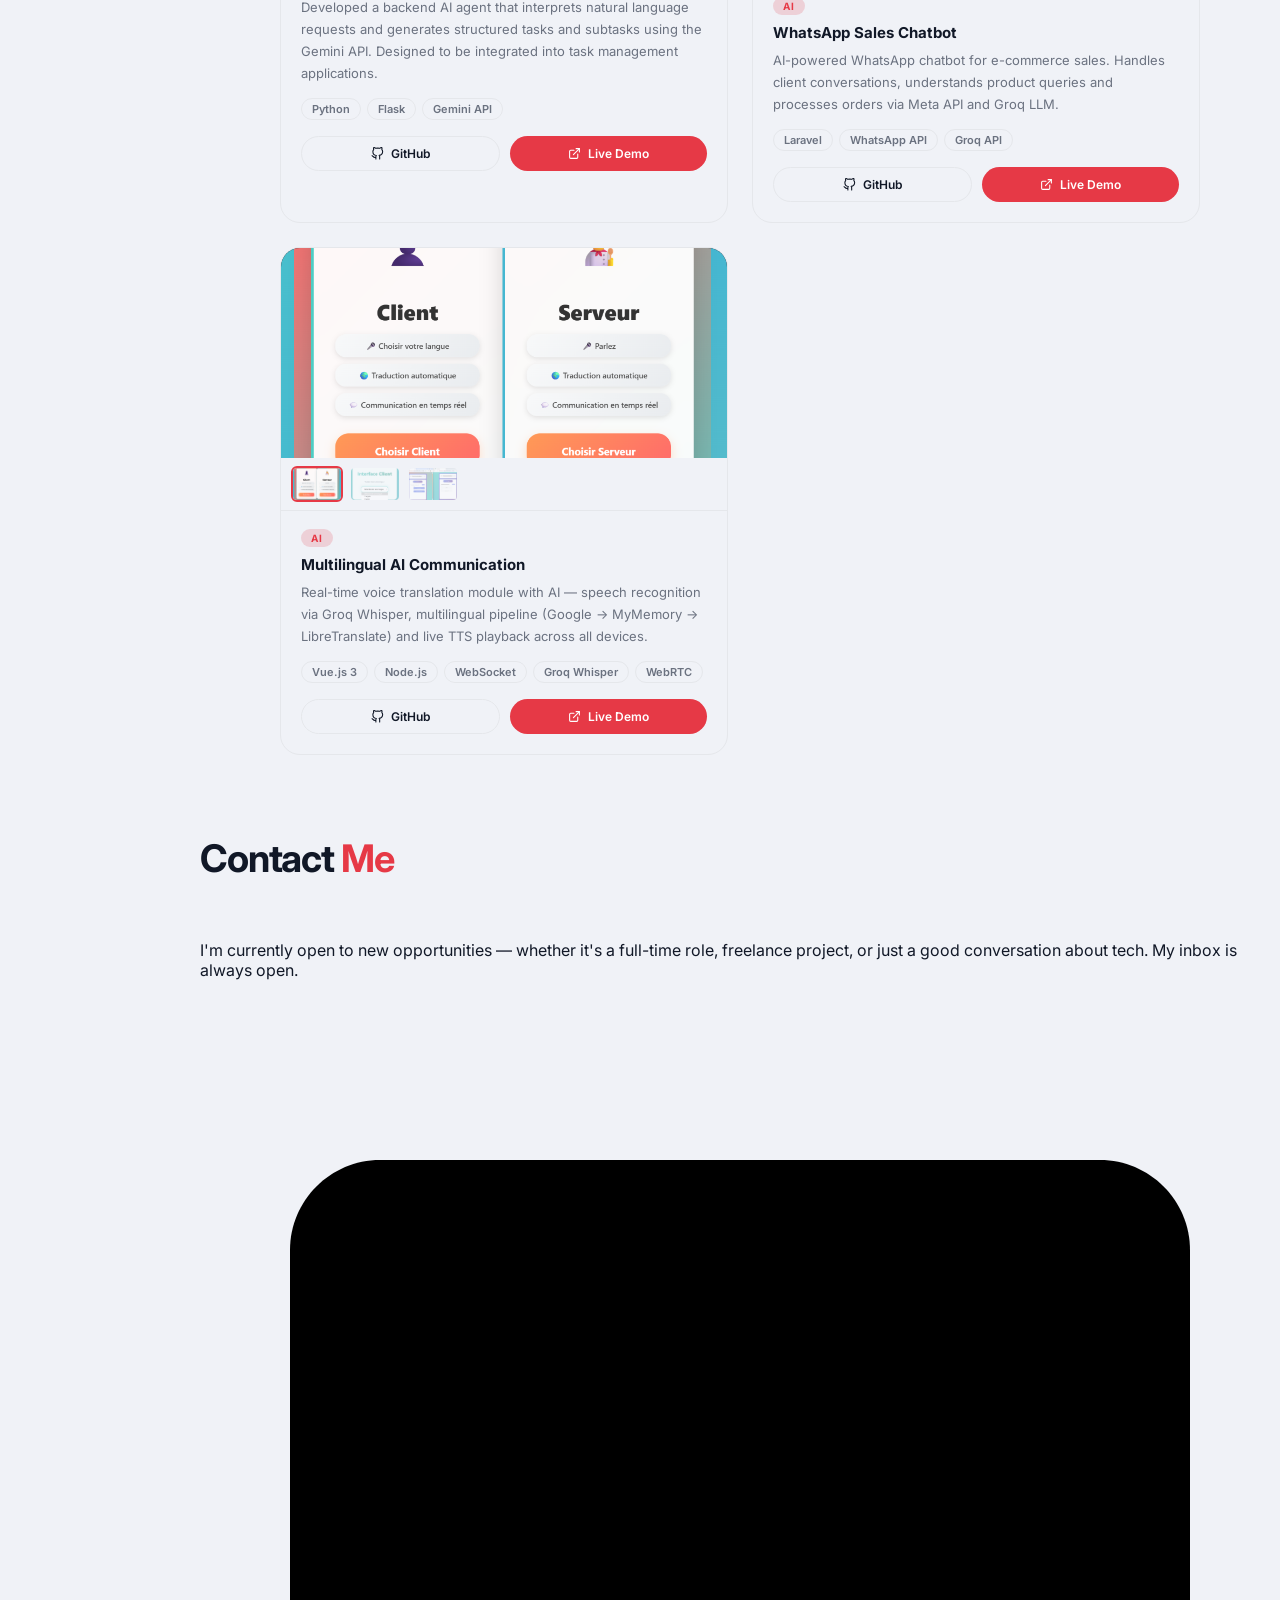
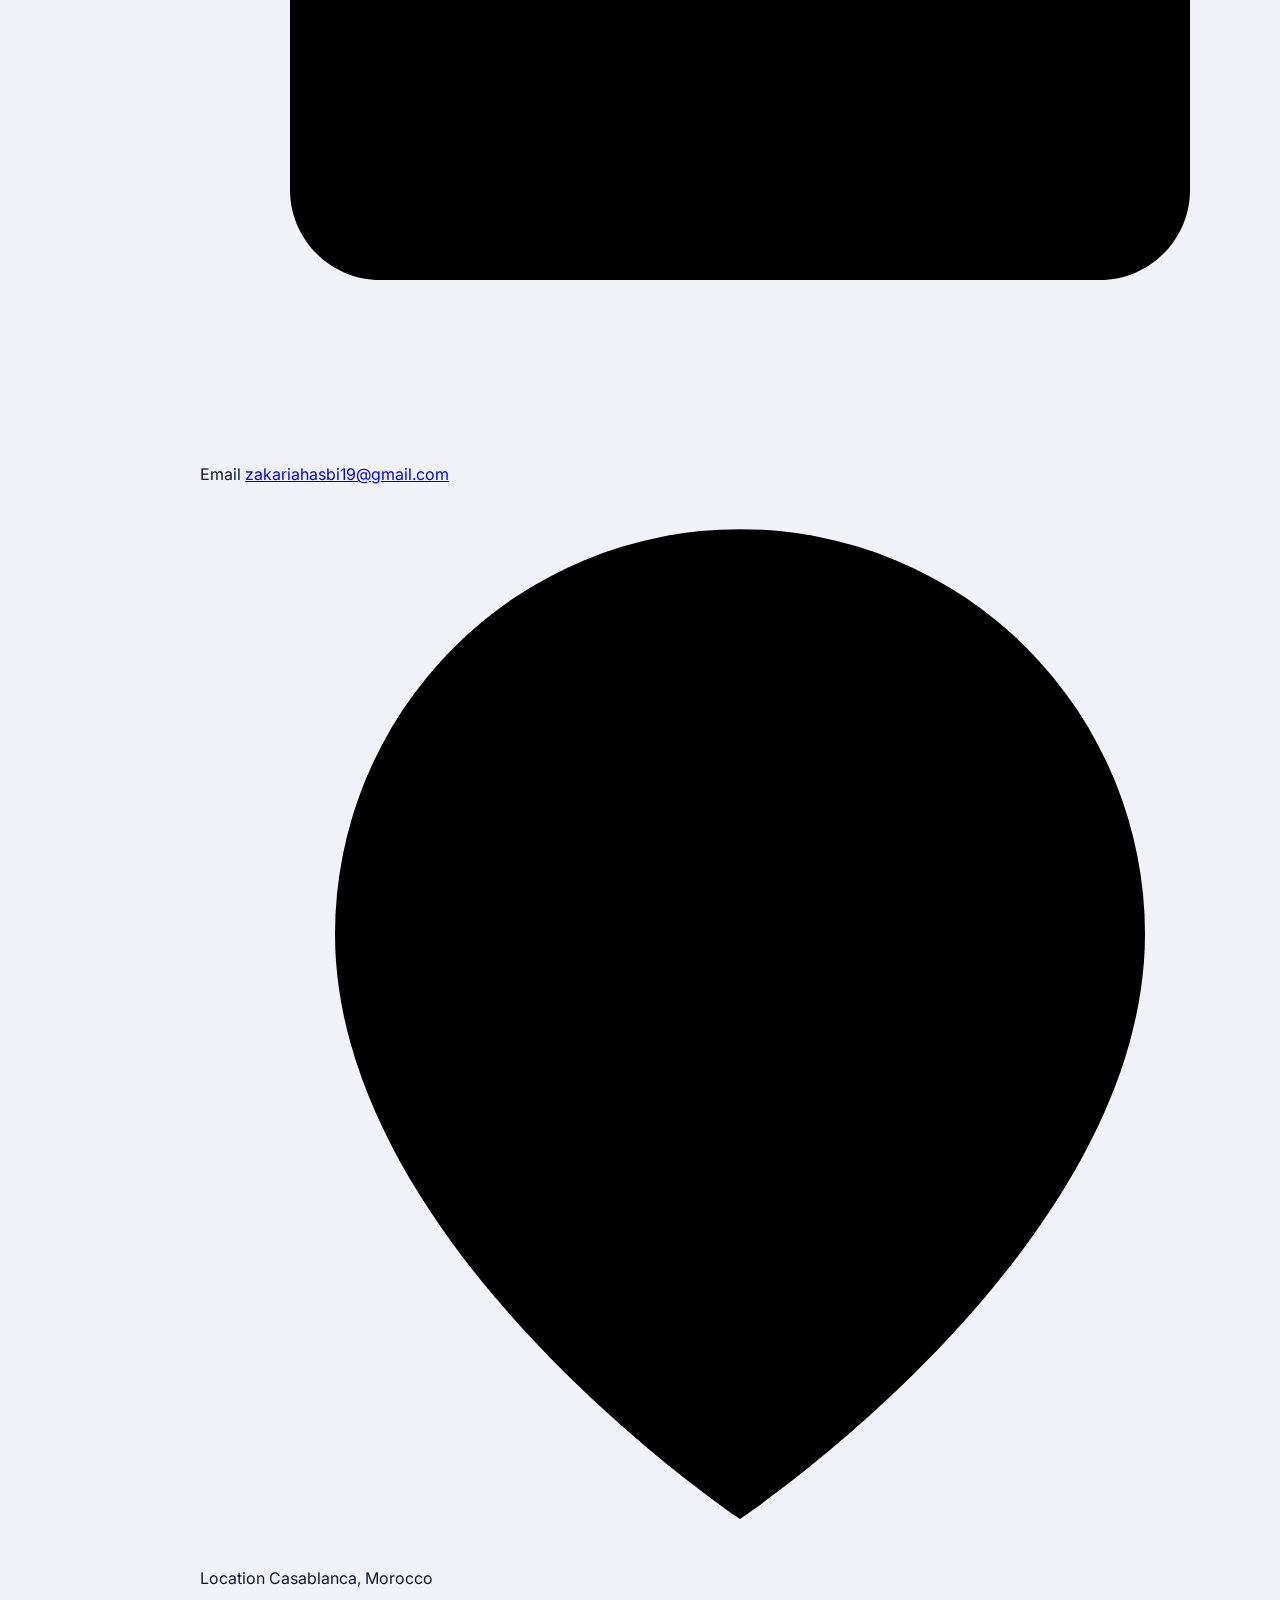
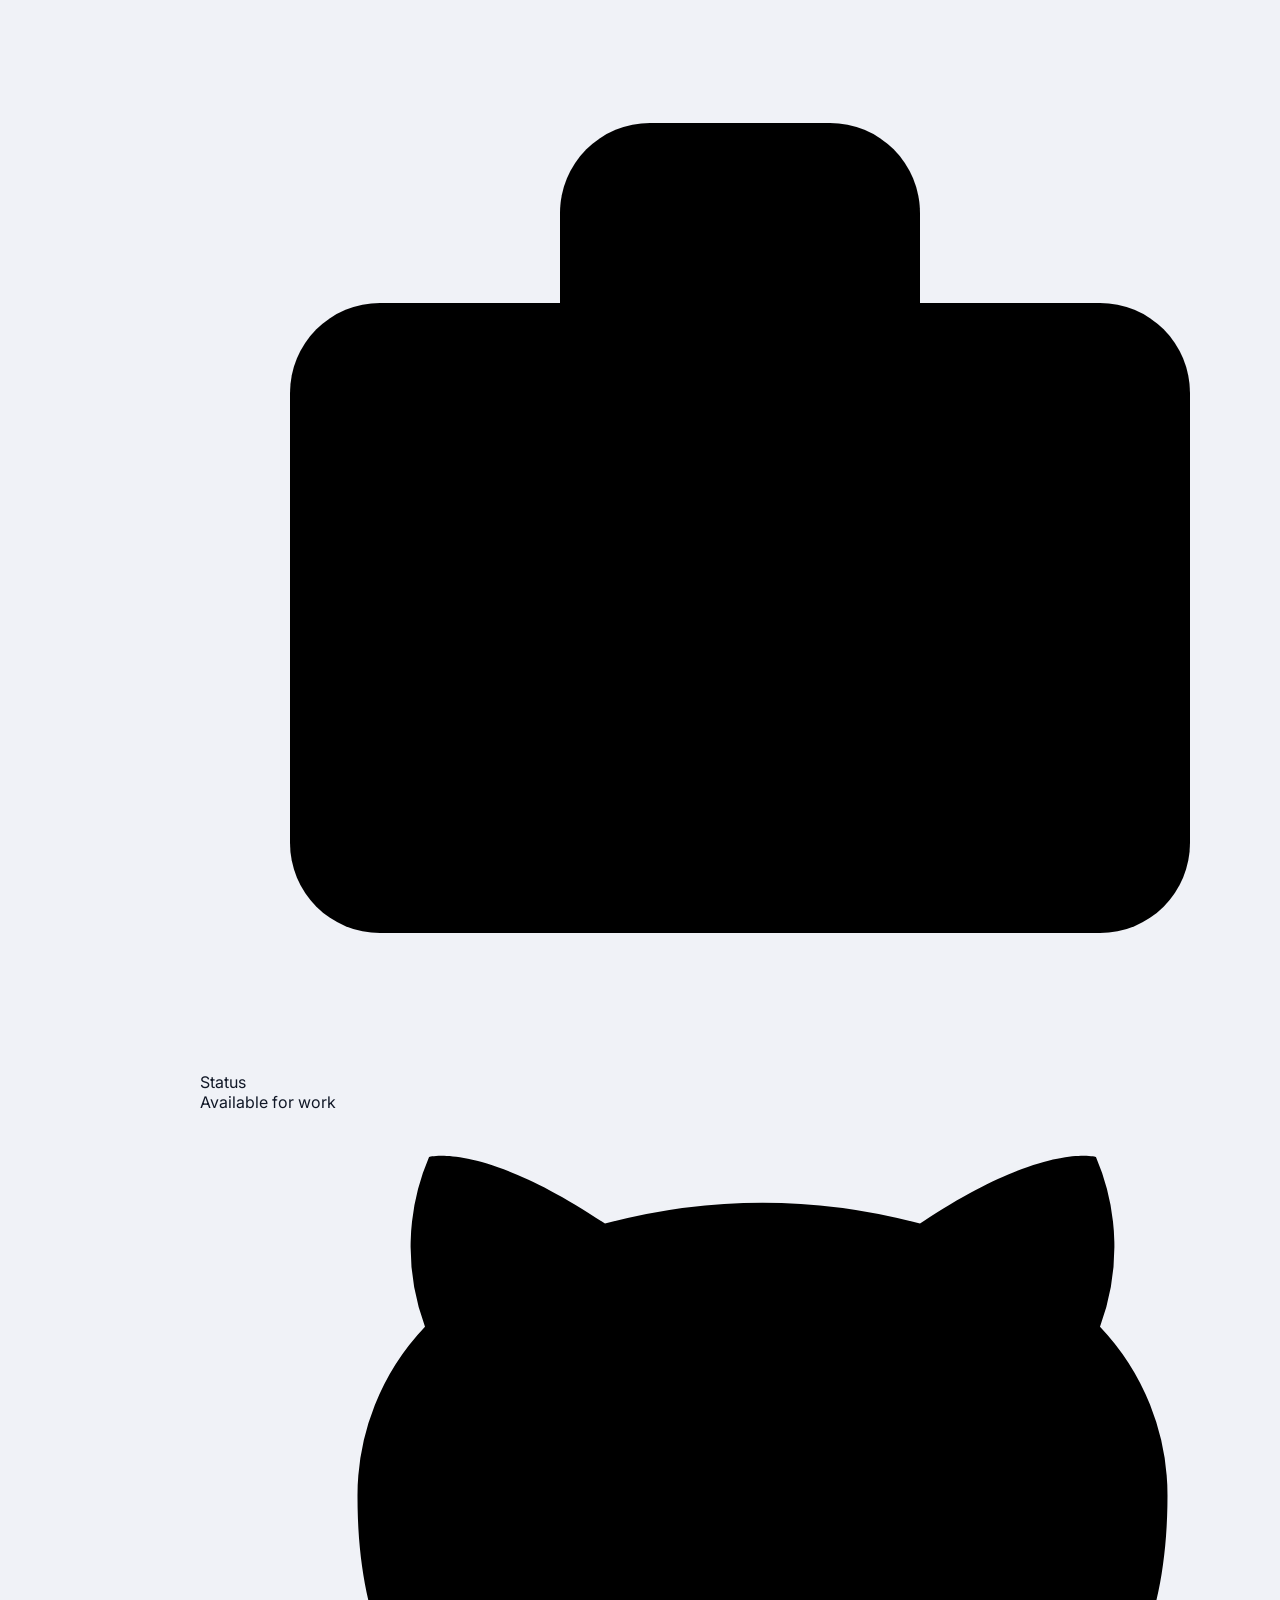
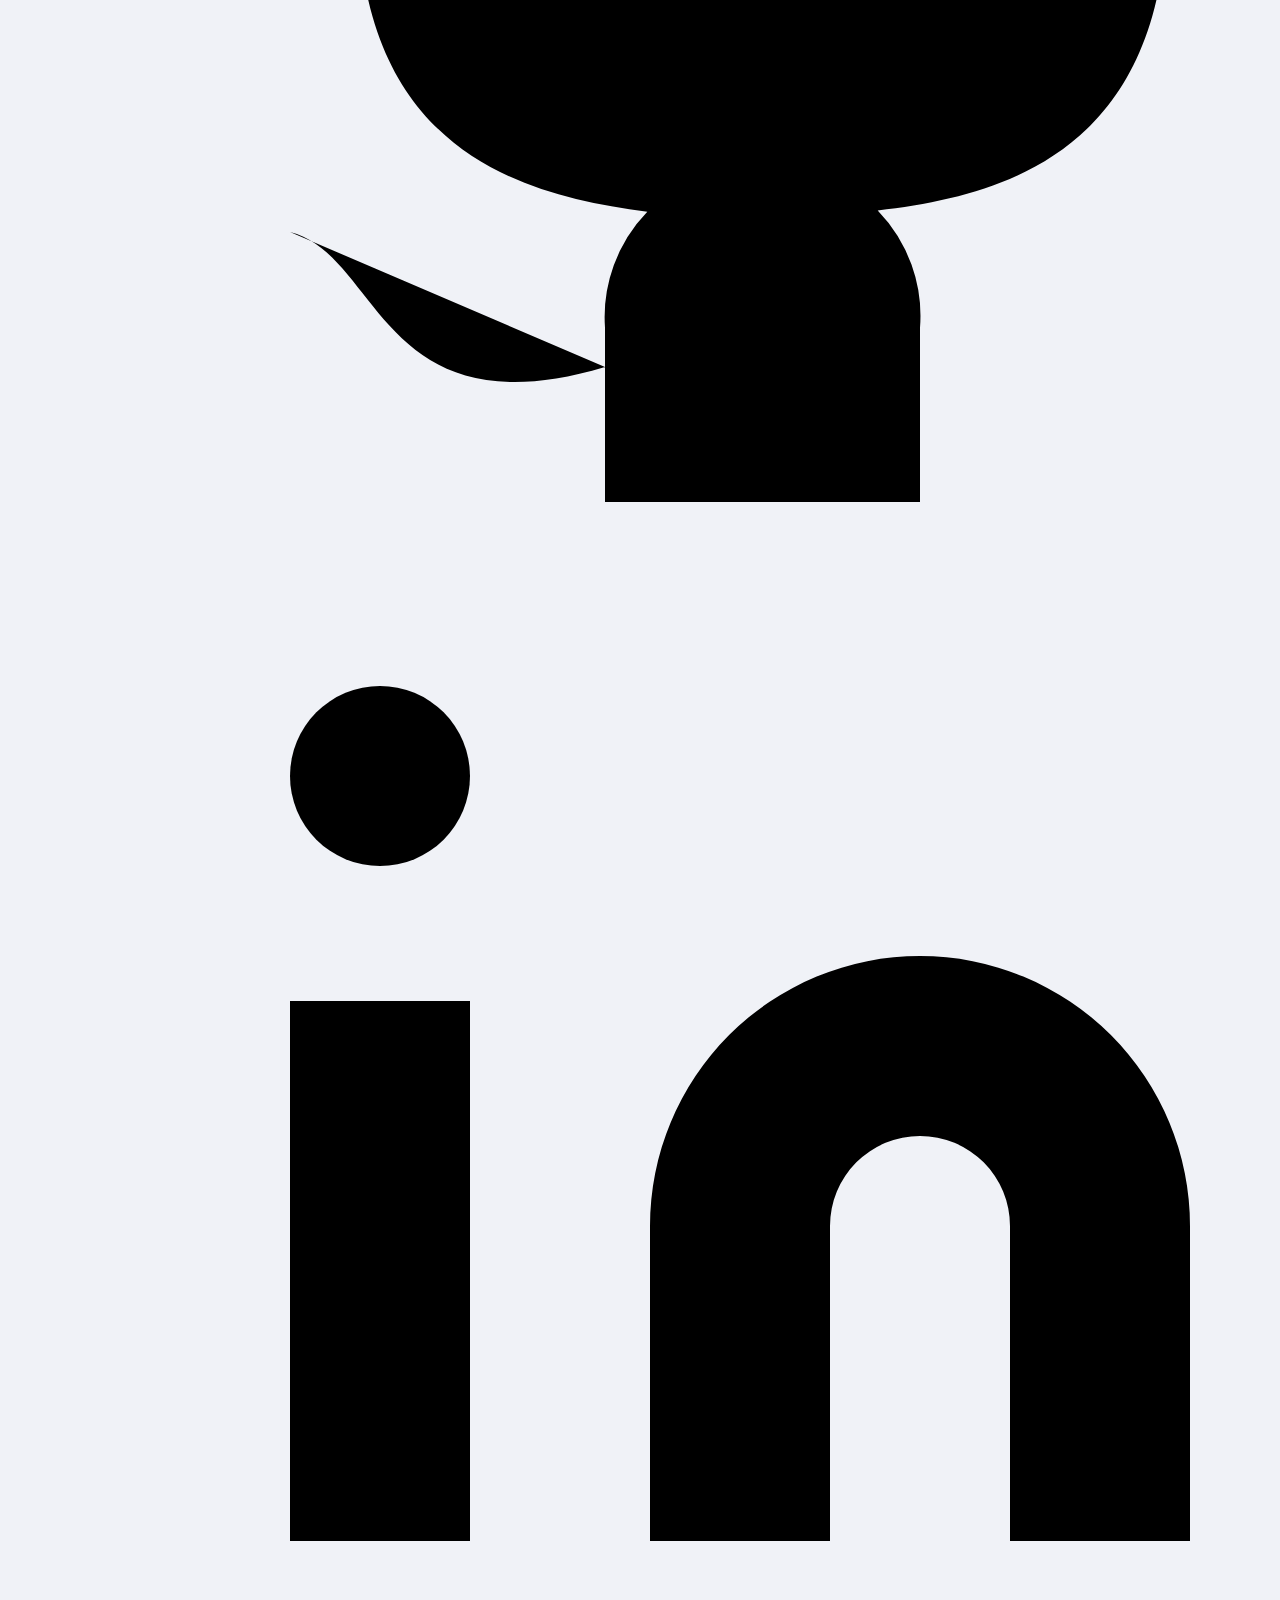
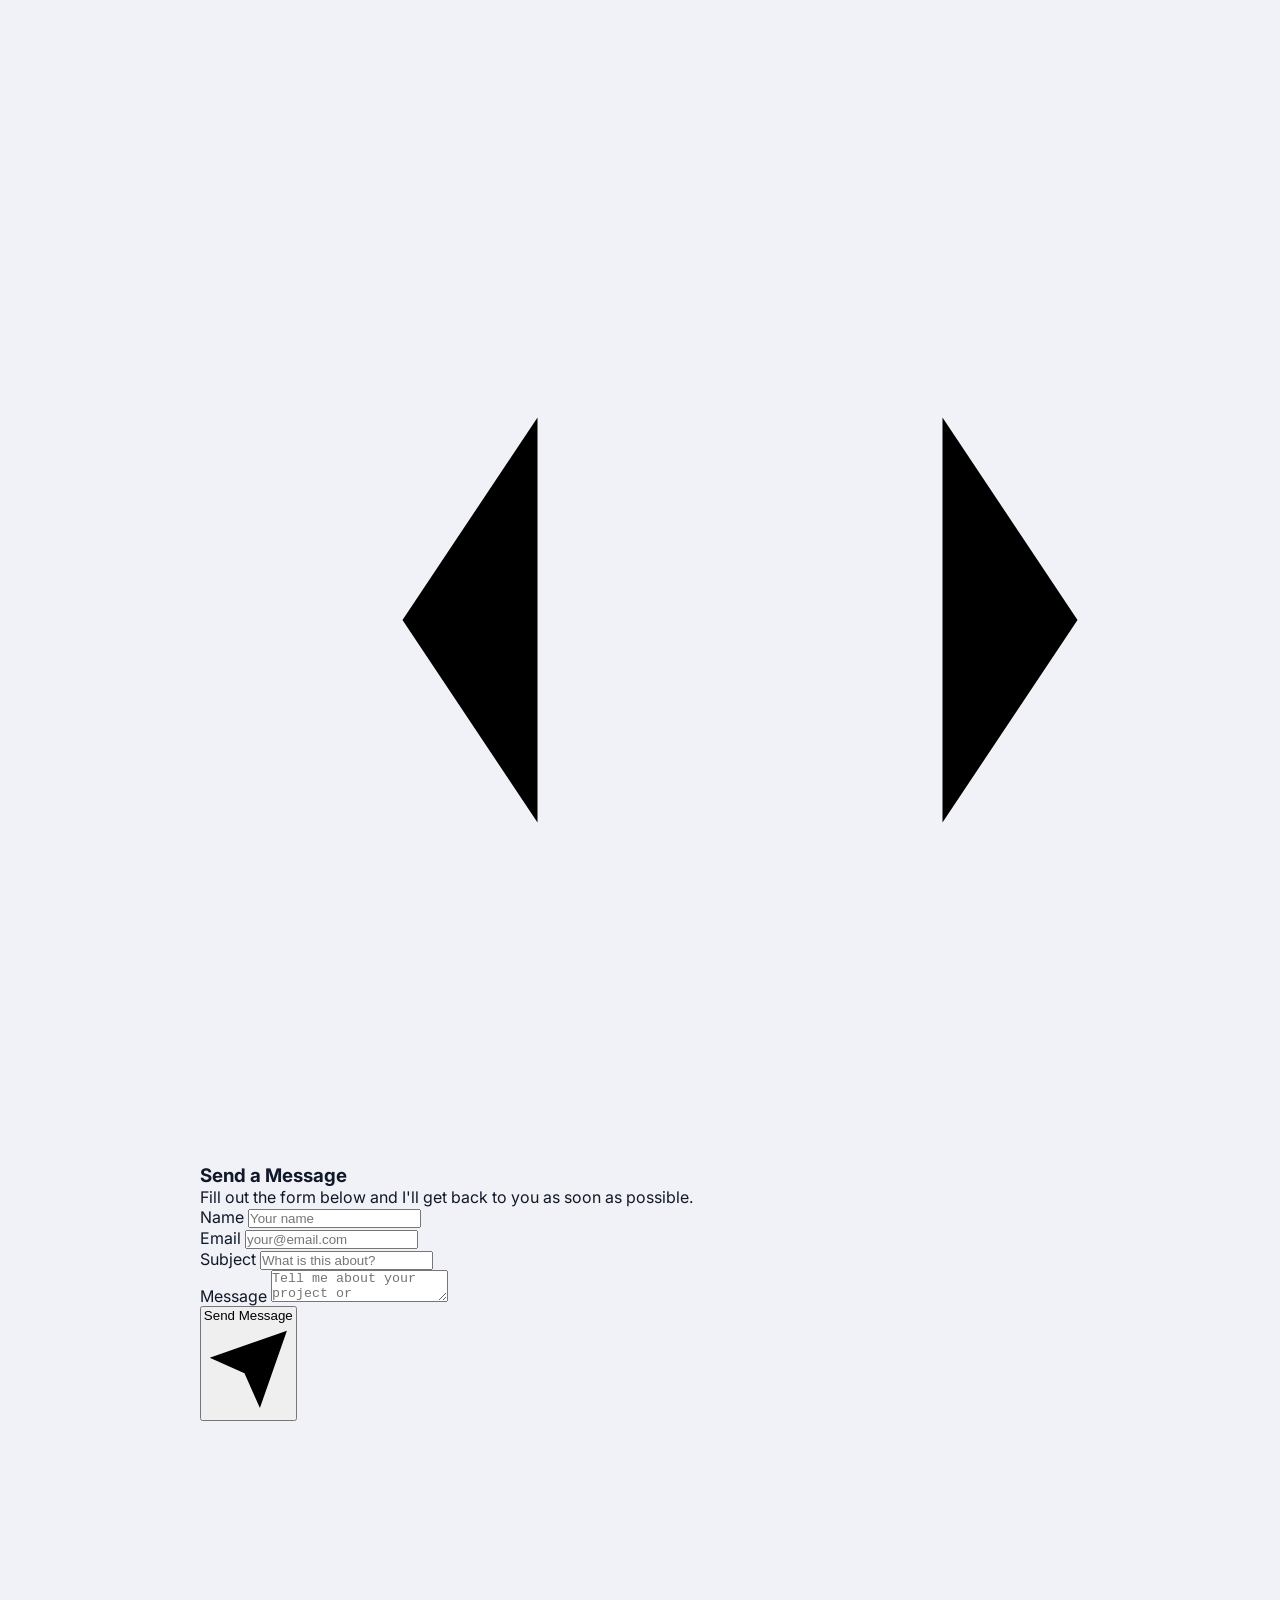
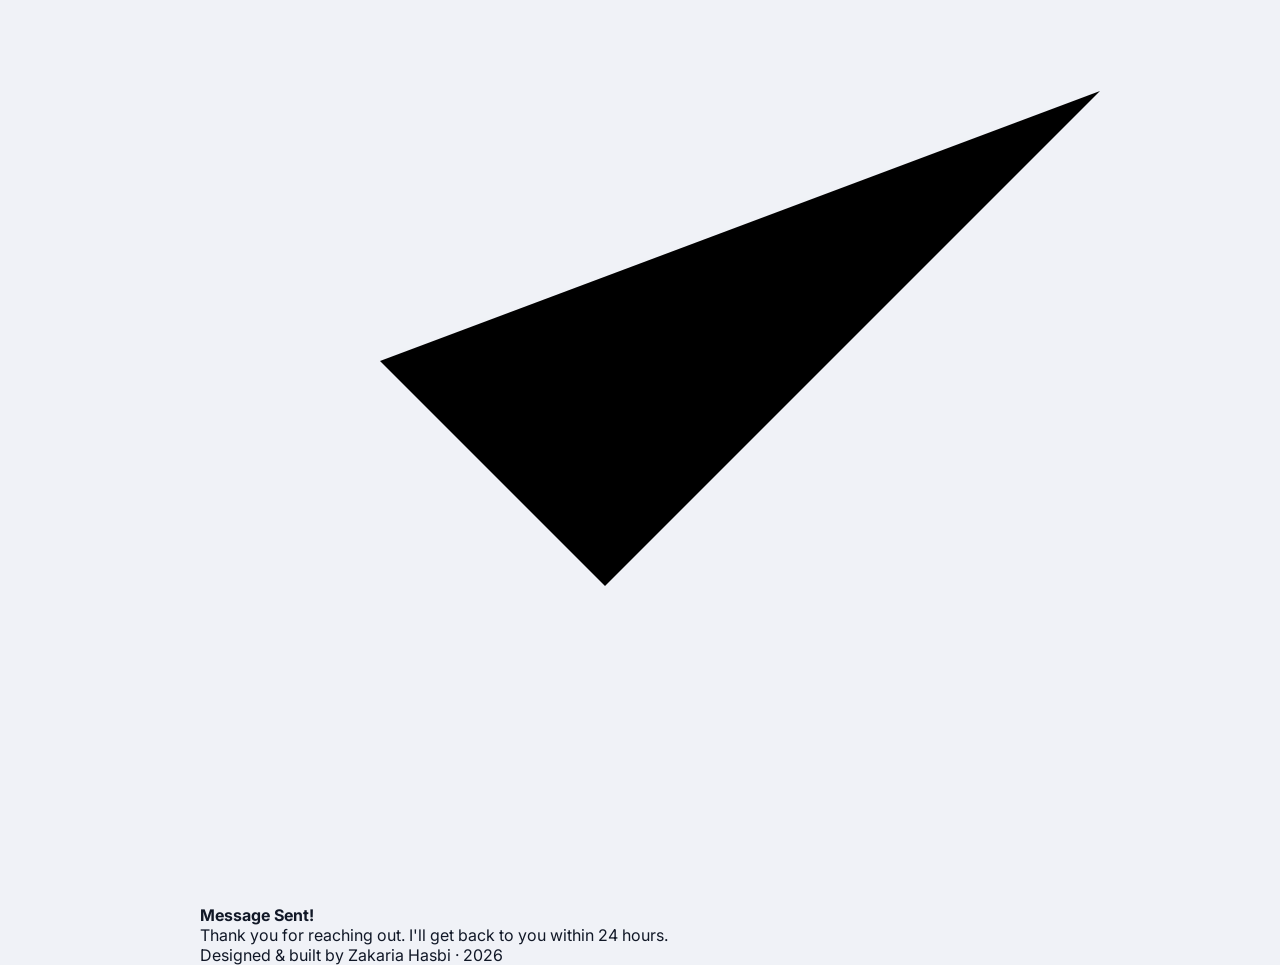
==== commit ff7f4de9: "Update index.html the final change on html" ====
--- a/index.html
+++ b/index.html
@@ -237,10 +237,6 @@
       <a href="#about" data-section="about" onclick="closeSidebar()">
         <svg viewBox="0 0 24 24"><circle cx="12" cy="8" r="4"/><path d="M4 20c0-4 3.6-7 8-7s8 3 8 7"/></svg>
         About
-      </a>
-      <a href="#services" data-section="services" onclick="closeSidebar()">
-        <svg viewBox="0 0 24 24"><rect x="3" y="3" width="7" height="7" rx="1"/><rect x="14" y="3" width="7" height="7" rx="1"/><rect x="3" y="14" width="7" height="7" rx="1"/><rect x="14" y="14" width="7" height="7" rx="1"/></svg>
-        Services
       </a>
       <a href="#portfolio" data-section="portfolio" onclick="closeSidebar()">
         <svg viewBox="0 0 24 24"><rect x="2" y="7" width="20" height="14" rx="2"/><path d="M16 7V5a2 2 0 00-2-2h-4a2 2 0 00-2 2v2"/></svg>
@@ -425,16 +421,6 @@
         </div>
       </section>
 
-      <!-- ── SERVICES placeholder ── -->
-      <section id="services" class="placeholder-section">
-        <div class="section-header" style="text-align:center">
-          <h2 class="section-title">My <span>Services</span></h2>
-          <div class="section-line" id="line-services" style="margin:8px auto 0"></div>
-        </div>
-        <p style="color:var(--text-sub);font-size:14px">Coming soon...</p>
-      </section>
-
-
       <!-- ── PORTFOLIO ── -->
       <section id="portfolio">
         <div class="section-header">
@@ -552,7 +538,7 @@
                 <span class="proj-tag">Gemini API</span>
               </div>
               <div class="proj-btns">
-                <a href="https://github.com/Zakaria123-hs/task-management.git" target="_blank" class="proj-btn proj-btn-gh">
+                <a href="https://github.com/Zakaria123-hs/Simple-AI-Agent-Python" target="_blank" class="proj-btn proj-btn-gh">
                   <svg viewBox="0 0 24 24"><path d="M9 19c-5 1.5-5-2.5-7-3m14 6v-3.87a3.37 3.37 0 00-.94-2.61c3.14-.35 6.44-1.54 6.44-7A5.44 5.44 0 0020 4.77 5.07 5.07 0 0019.91 1S18.73.65 16 2.48a13.38 13.38 0 00-7 0C6.27.65 5.09 1 5.09 1A5.07 5.07 0 005 4.77a5.44 5.44 0 00-1.5 3.78c0 5.42 3.3 6.61 6.44 7A3.37 3.37 0 009 18.13V22"/></svg>
                   GitHub
                 </a>
@@ -627,7 +613,7 @@
                 <span class="proj-tag">WebRTC</span>
               </div>
               <div class="proj-btns">
-                <a href="https://github.com/Zakaria123-hs" target="_blank" class="proj-btn proj-btn-gh">
+                <a href="https://github.com/Zakaria123-hs/Multilingual-AI-Communication" target="_blank" class="proj-btn proj-btn-gh">
                   <svg viewBox="0 0 24 24"><path d="M9 19c-5 1.5-5-2.5-7-3m14 6v-3.87a3.37 3.37 0 00-.94-2.61c3.14-.35 6.44-1.54 6.44-7A5.44 5.44 0 0020 4.77 5.07 5.07 0 0019.91 1S18.73.65 16 2.48a13.38 13.38 0 00-7 0C6.27.65 5.09 1 5.09 1A5.07 5.07 0 005 4.77a5.44 5.44 0 00-1.5 3.78c0 5.42 3.3 6.61 6.44 7A3.37 3.37 0 009 18.13V22"/></svg>
                   GitHub
                 </a>
@@ -643,12 +629,112 @@
       </section>
 
       <!-- ── CONTACT placeholder ── -->
-      <section id="contact" class="placeholder-section">
-        <div class="section-header" style="text-align:center">
+      <section id="contact">
+        <div class="section-header">
           <h2 class="section-title">Contact <span>Me</span></h2>
-          <div class="section-line" id="line-contact" style="margin:8px auto 0"></div>
-        </div>
-        <p style="color:var(--text-sub);font-size:14px">Coming soon...</p>
+          <div class="section-line" id="line-contact"></div>
+        </div>
+ 
+        <div class="contact-grid">
+ 
+          <!-- Left: Info -->
+          <div class="contact-info">
+            <p class="contact-intro">
+              I'm currently open to new opportunities — whether it's a full-time role, freelance project, or just a good conversation about tech. My inbox is always open.
+            </p>
+ 
+            <div class="contact-card reveal">
+              <div class="contact-card-icon">
+                <svg viewBox="0 0 24 24"><path d="M4 4h16c1.1 0 2 .9 2 2v12c0 1.1-.9 2-2 2H4c-1.1 0-2-.9-2-2V6c0-1.1.9-2 2-2z"/><polyline points="22,6 12,13 2,6"/></svg>
+              </div>
+              <div class="contact-card-text">
+                <span class="contact-card-label">Email</span>
+                <a href="mailto:zakariahasbi19@gmail.com" class="contact-card-value">zakariahasbi19@gmail.com</a>
+              </div>
+            </div>
+ 
+            <div class="contact-card reveal" style="transition-delay:.1s">
+              <div class="contact-card-icon">
+                <svg viewBox="0 0 24 24"><path d="M21 10c0 7-9 13-9 13S3 17 3 10a9 9 0 0118 0z"/><circle cx="12" cy="10" r="3"/></svg>
+              </div>
+              <div class="contact-card-text">
+                <span class="contact-card-label">Location</span>
+                <span class="contact-card-value">Casablanca, Morocco</span>
+              </div>
+            </div>
+ 
+            <div class="contact-card reveal" style="transition-delay:.2s">
+              <div class="contact-card-icon">
+                <svg viewBox="0 0 24 24"><rect x="2" y="7" width="20" height="14" rx="2"/><path d="M16 7V5a2 2 0 00-2-2h-4a2 2 0 00-2 2v2"/></svg>
+              </div>
+              <div class="contact-card-text">
+                <span class="contact-card-label">Status</span>
+                <div class="availability-badge">
+                  <span class="avail-dot"></span>
+                  Available for work
+                </div>
+              </div>
+            </div>
+ 
+            <div class="contact-socials reveal" style="transition-delay:.3s">
+              <a href="https://github.com/Zakaria123-hs" target="_blank" class="contact-social" title="GitHub">
+                <svg viewBox="0 0 24 24"><path d="M9 19c-5 1.5-5-2.5-7-3m14 6v-3.87a3.37 3.37 0 00-.94-2.61c3.14-.35 6.44-1.54 6.44-7A5.44 5.44 0 0020 4.77 5.07 5.07 0 0019.91 1S18.73.65 16 2.48a13.38 13.38 0 00-7 0C6.27.65 5.09 1 5.09 1A5.07 5.07 0 005 4.77a5.44 5.44 0 00-1.5 3.78c0 5.42 3.3 6.61 6.44 7A3.37 3.37 0 009 18.13V22"/></svg>
+              </a>
+              <a href="https://www.linkedin.com/in/zakaria-hasbi" target="_blank" class="contact-social" title="LinkedIn">
+                <svg viewBox="0 0 24 24"><path d="M16 8a6 6 0 016 6v7h-4v-7a2 2 0 00-2-2 2 2 0 00-2 2v7h-4v-7a6 6 0 016-6z"/><rect x="2" y="9" width="4" height="12"/><circle cx="4" cy="4" r="2"/></svg>
+              </a>
+              <a href="https://leetcode.com/u/zakaria_hasbi/" target="_blank" class="contact-social" title="LeetCode">
+                <svg viewBox="0 0 24 24"><path d="M9 12h6M7.5 7.5l-3 4.5 3 4.5M16.5 7.5l3 4.5-3 4.5"/></svg>
+              </a>
+            </div>
+          </div>
+ 
+          <!-- Right: Form -->
+          <div class="contact-form-wrap reveal" style="transition-delay:.15s">
+            <h3 class="form-title">Send a Message</h3>
+            <p class="form-sub">Fill out the form below and I'll get back to you as soon as possible.</p>
+ 
+            <form id="contactForm" action="https://formspree.io/f/xnjkgwqq" method="POST">
+              <div class="form-row">
+                <div class="form-group">
+                  <label for="fname">Name</label>
+                  <input type="text" id="fname" name="name" placeholder="Your name" required />
+                </div>
+                <div class="form-group">
+                  <label for="femail">Email</label>
+                  <input type="email" id="femail" name="email" placeholder="your@email.com" required />
+                </div>
+              </div>
+              <div class="form-group">
+                <label for="fsubject">Subject</label>
+                <input type="text" id="fsubject" name="subject" placeholder="What is this about?" required />
+              </div>
+              <div class="form-group">
+                <label for="fmessage">Message</label>
+                <textarea id="fmessage" name="message" placeholder="Tell me about your project or opportunity..." required></textarea>
+              </div>
+              <button type="submit" class="form-submit">
+                Send Message
+                <svg viewBox="0 0 24 24"><line x1="22" y1="2" x2="11" y2="13"/><polygon points="22 2 15 22 11 13 2 9 22 2"/></svg>
+              </button>
+            </form>
+ 
+            <div class="form-success" id="formSuccess">
+              <div class="success-icon">
+                <svg viewBox="0 0 24 24"><polyline points="20 6 9 17 4 12"/></svg>
+              </div>
+              <h4>Message Sent!</h4>
+              <p>Thank you for reaching out. I'll get back to you within 24 hours.</p>
+            </div>
+          </div>
+ 
+        </div>
+ 
+        <!-- Footer -->
+        <div class="contact-footer">
+          Designed & built by <span>Zakaria Hasbi</span> · 2026
+        </div>
+ 
       </section>
 
     </div><!-- /sections -->
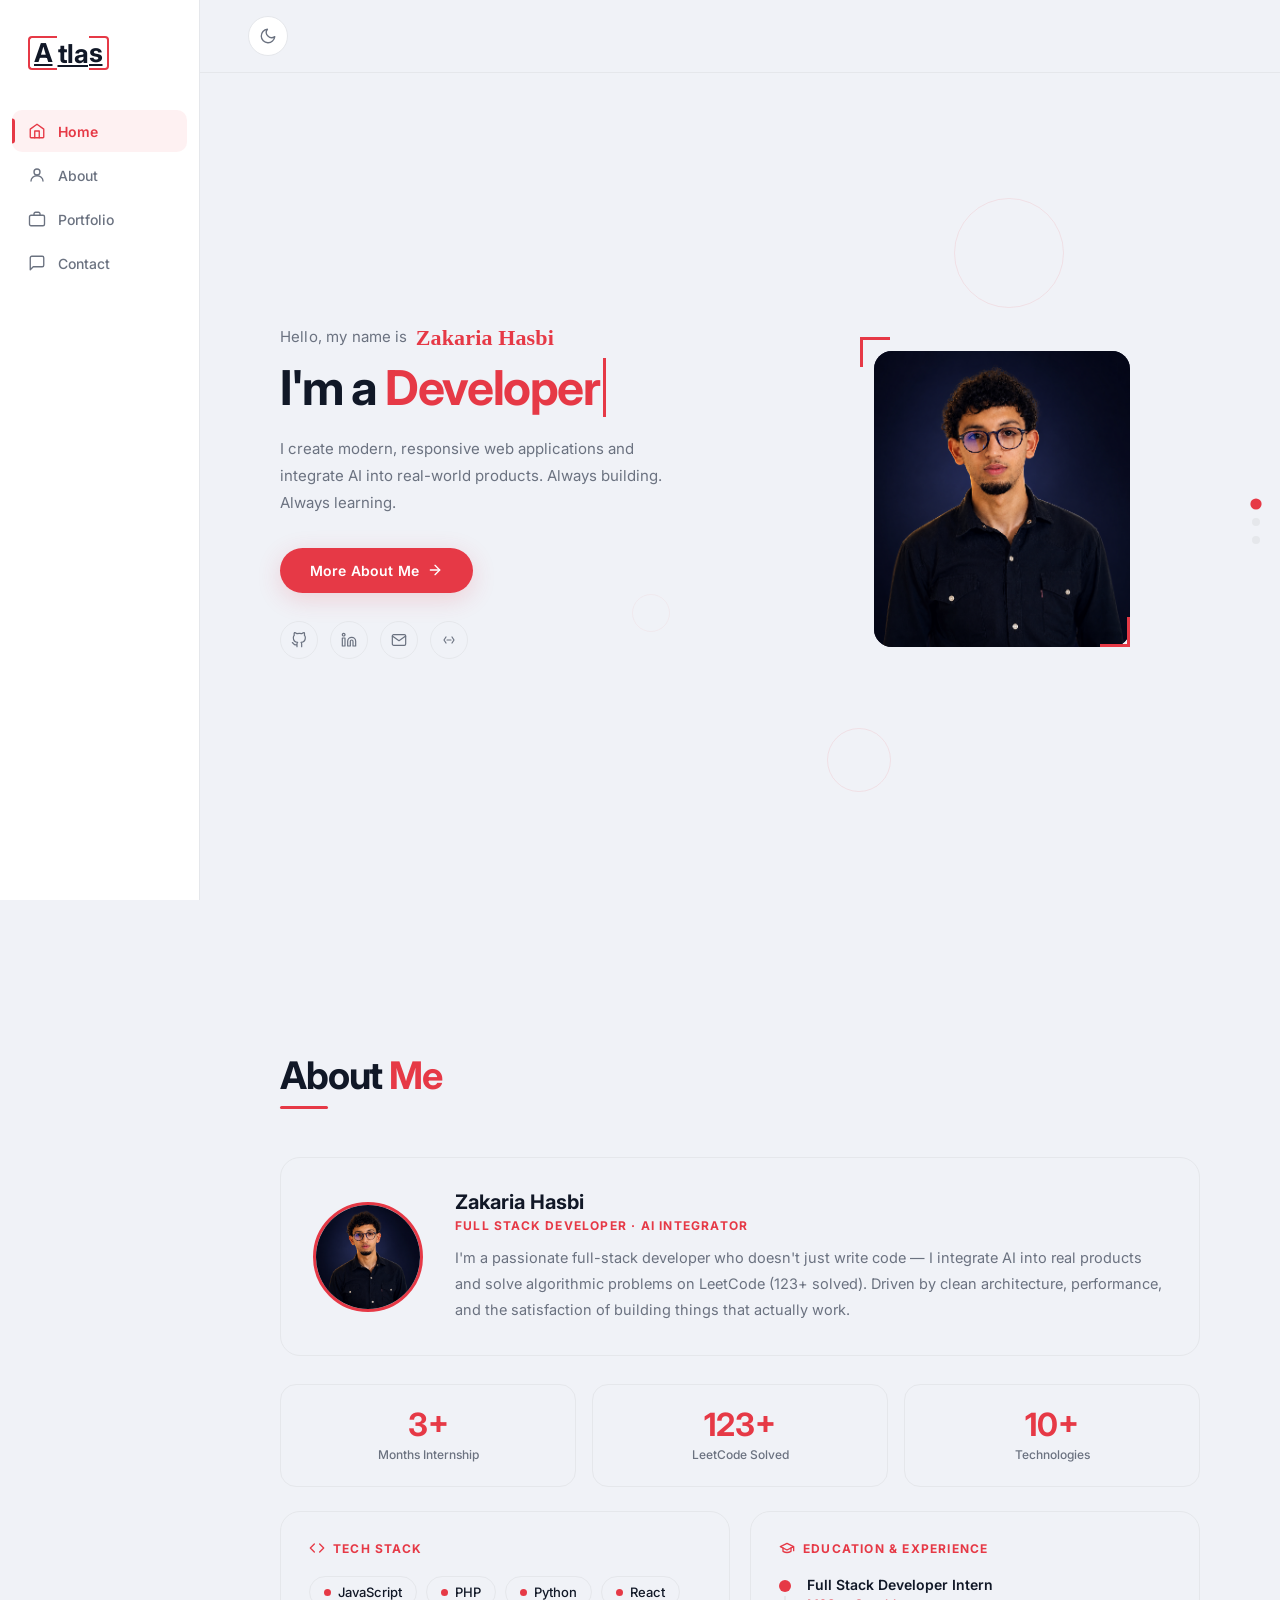
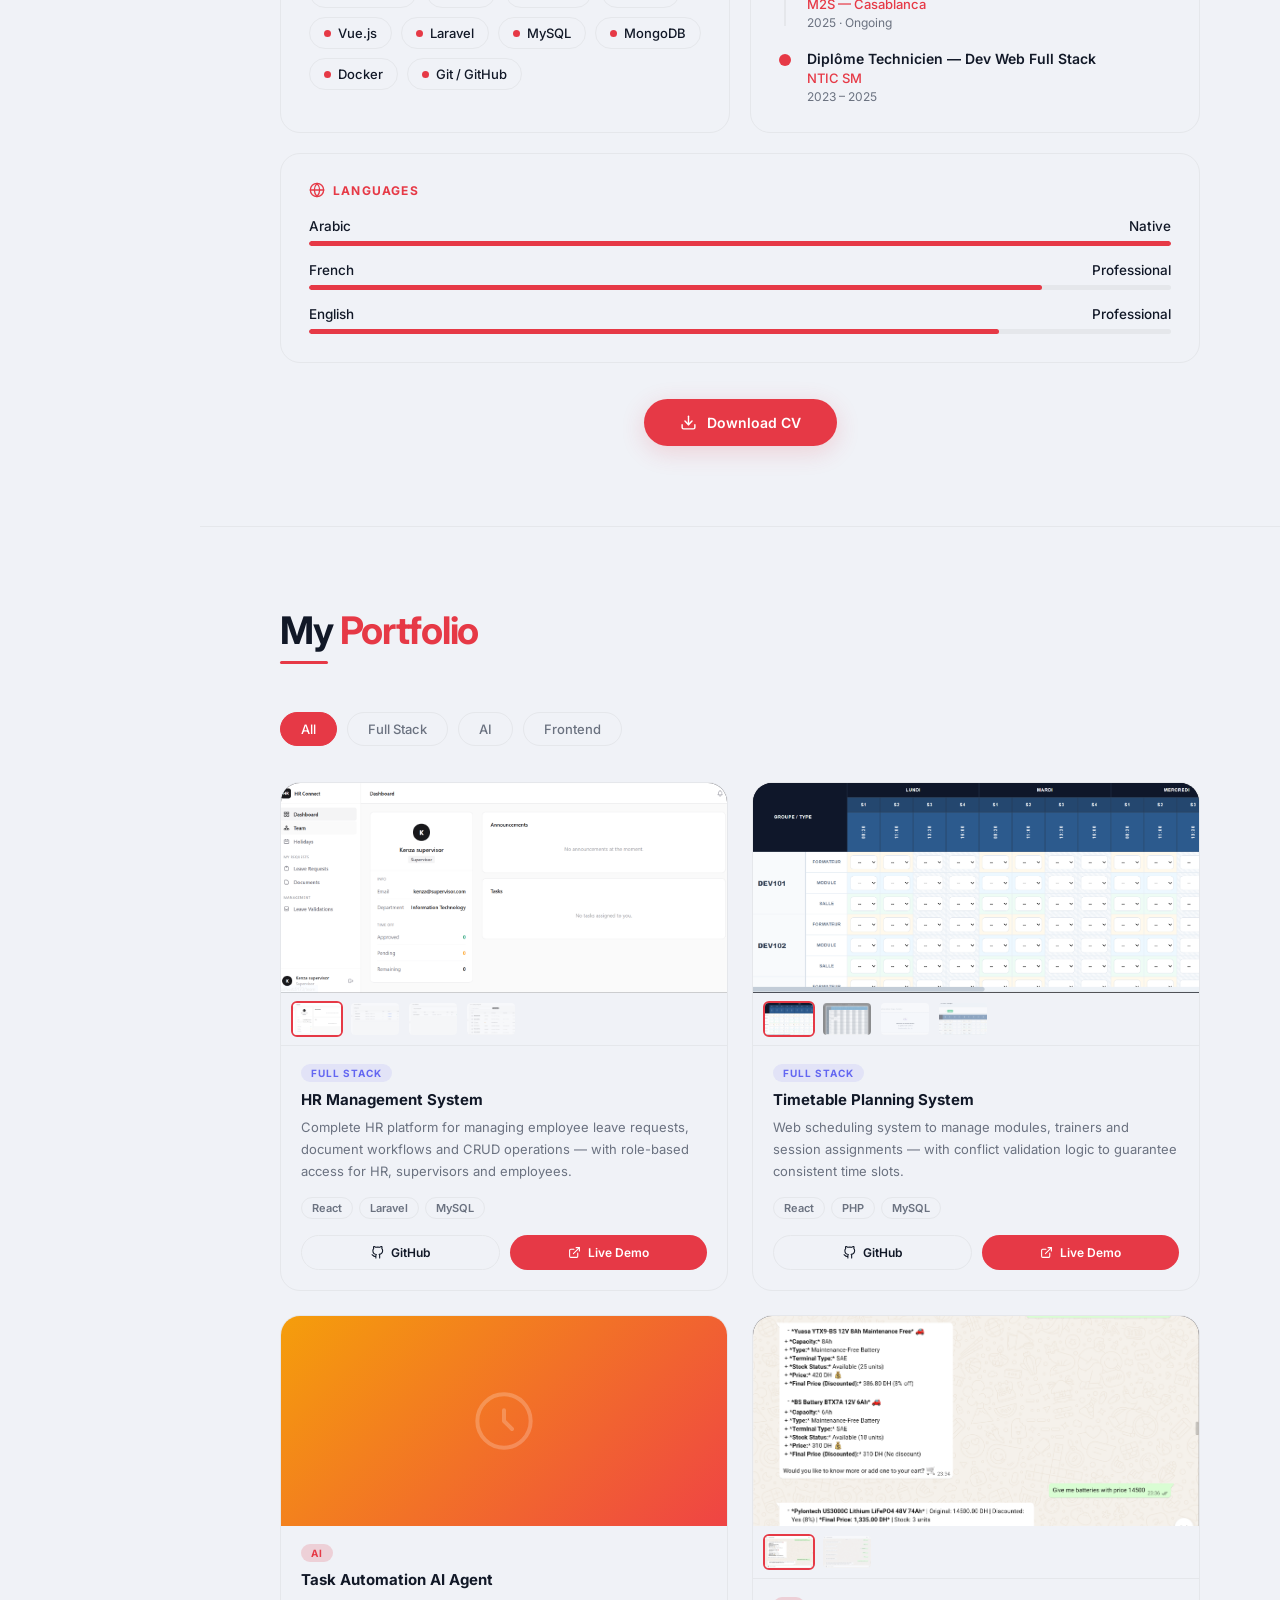
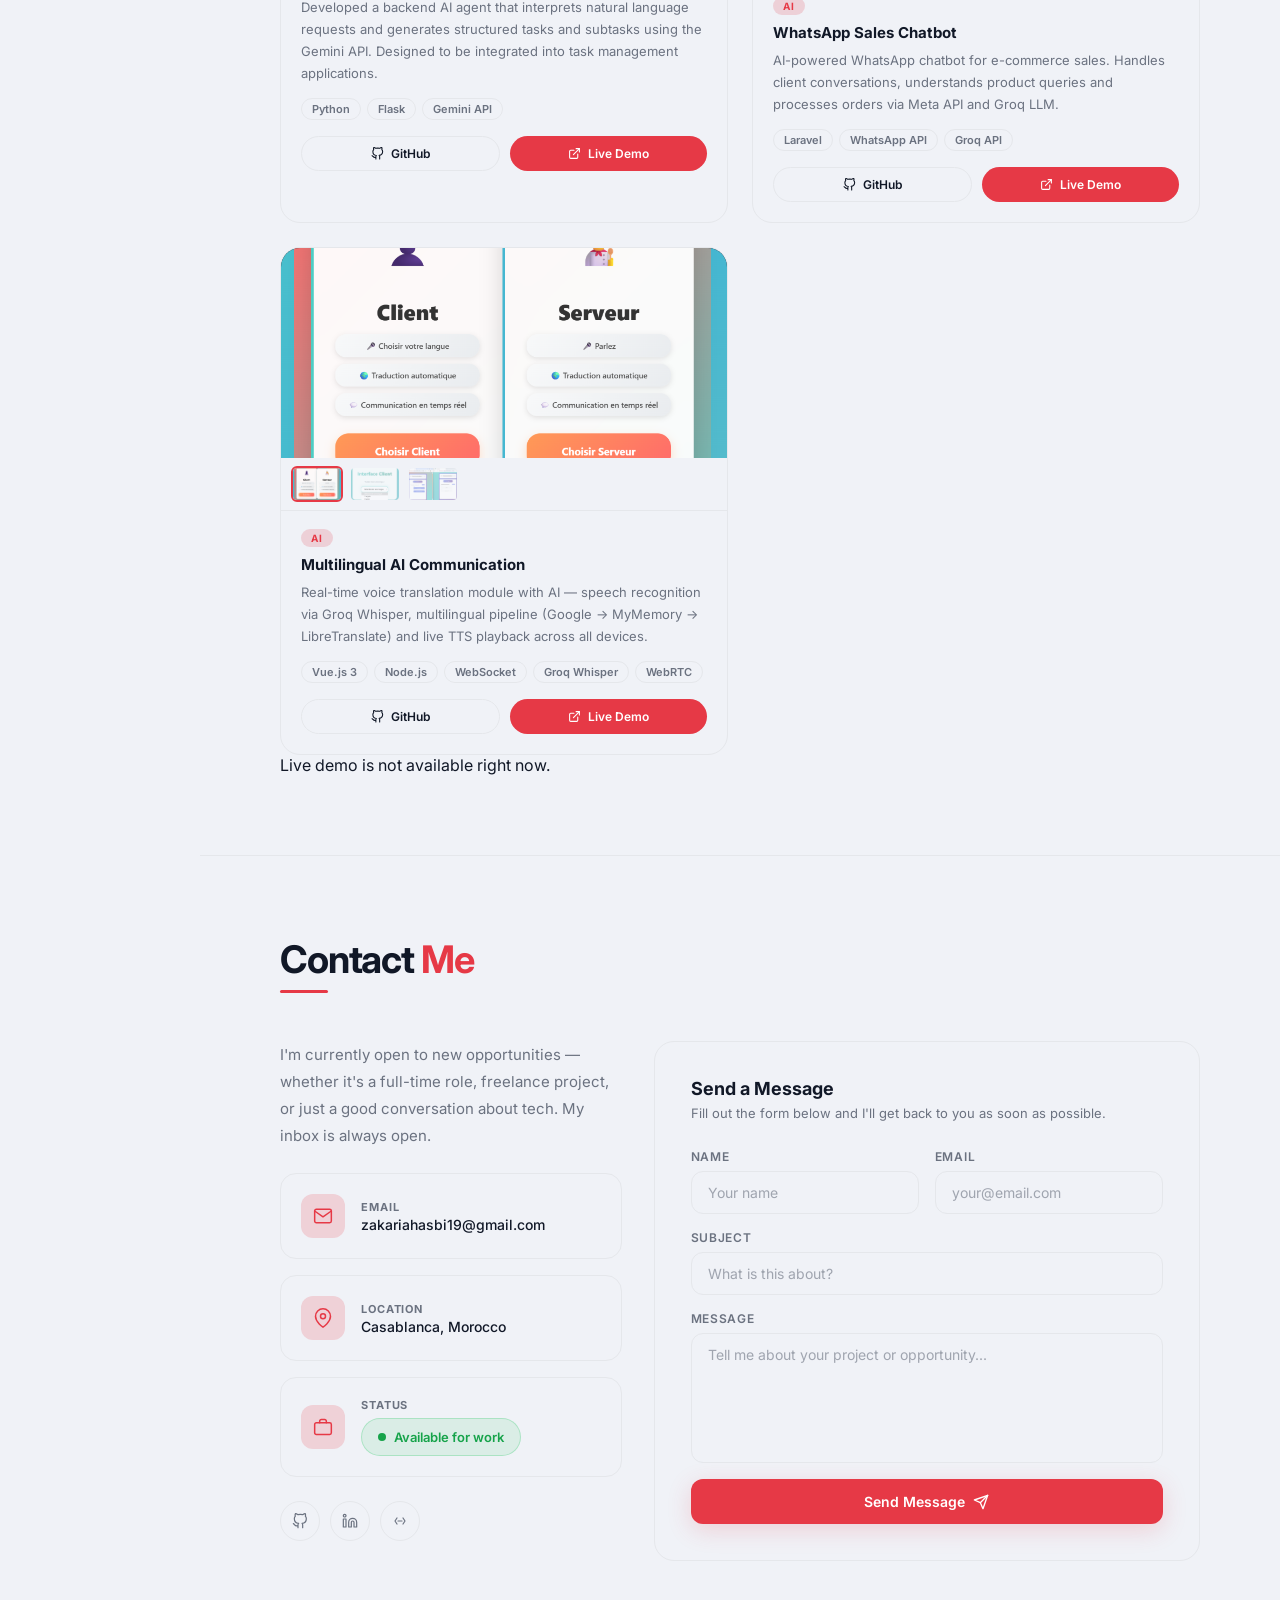
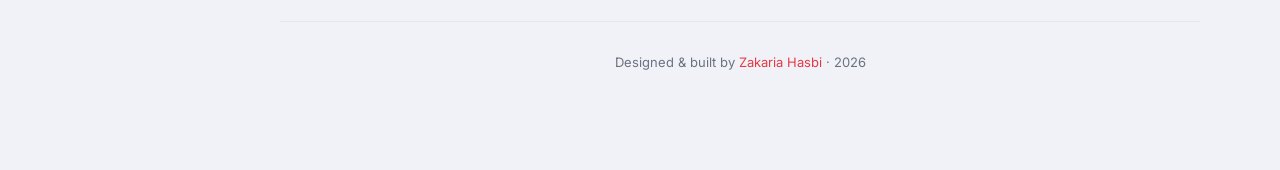
==== commit b73eca25: "Update index.html  and fix part design responsive" ====
--- a/index.html
+++ b/index.html
@@ -258,9 +258,6 @@
         <span></span><span></span><span></span>
       </div>
       <div class="topbar-right">
-        <div class="icon-btn" title="Settings">
-          <svg viewBox="0 0 24 24"><circle cx="12" cy="12" r="3"/><path d="M19.4 15a1.65 1.65 0 00.33 1.82l.06.06a2 2 0 010 2.83 2 2 0 01-2.83 0l-.06-.06a1.65 1.65 0 00-1.82-.33 1.65 1.65 0 00-1 1.51V21a2 2 0 01-4 0v-.09A1.65 1.65 0 009 19.4a1.65 1.65 0 00-1.82.33l-.06.06a2 2 0 01-2.83-2.83l.06-.06A1.65 1.65 0 004.68 15a1.65 1.65 0 00-1.51-1H3a2 2 0 010-4h.09A1.65 1.65 0 004.6 9a1.65 1.65 0 00-.33-1.82l-.06-.06a2 2 0 012.83-2.83l.06.06A1.65 1.65 0 009 4.68a1.65 1.65 0 001-1.51V3a2 2 0 014 0v.09a1.65 1.65 0 001 1.51 1.65 1.65 0 001.82-.33l.06-.06a2 2 0 012.83 2.83l-.06.06A1.65 1.65 0 0019.4 9a1.65 1.65 0 001.51 1H21a2 2 0 010 4h-.09a1.65 1.65 0 00-1.51 1z"/></svg>
-        </div>
         <div class="icon-btn" onclick="toggleTheme()" title="Toggle dark mode">
           <svg id="themeIcon" viewBox="0 0 24 24"><path d="M21 12.79A9 9 0 1111.21 3 7 7 0 0021 12.79z"/></svg>
         </div>
@@ -438,192 +435,190 @@
 
         <!-- Cards grid -->
         <div class="proj-grid">
-
-          <!-- ── HR Management ── -->
           <div class="proj-card reveal" data-cat="fullstack">
-            <div class="proj-gallery">
-              <img src="HR.png" class="proj-main-img" id="main-hr" alt="HR System" onerror="this.style.display='none';this.nextElementSibling.style.display='flex'">
-              <div class="proj-gallery-placeholder" style="--c1:#6366f1;--c2:#8b5cf6;display:none">
-                <svg viewBox="0 0 24 24"><path d="M17 21v-2a4 4 0 00-4-4H5a4 4 0 00-4 4v2"/><circle cx="9" cy="7" r="4"/><path d="M23 21v-2a4 4 0 00-3-3.87M16 3.13a4 4 0 010 7.75"/></svg>
-              </div>
-            </div>
-            <div class="proj-thumbs">
-              <img src="HR.png"   class="proj-thumb active" onclick="switchImg('main-hr',this,'HR.png')"   alt="dashboard">
-              <img src="HR2.png"   class="proj-thumb"        onclick="switchImg('main-hr',this,'HR2.png')"   alt="employees">
-              <img src="HR3.png" class="proj-thumb"       onclick="switchImg('main-hr',this,'HR3.png')" alt="add employee">
-              <img src="HR4.png"     class="proj-thumb"        onclick="switchImg('main-hr',this,'HR4.png')"     alt="profile">
-            </div>
-            <div class="proj-body">
-              <div class="proj-top-row">
-                <span class="proj-cat-badge proj-cat-full">Full Stack</span>
-              </div>
-              <h3 class="proj-title">HR Management System</h3>
-              <p class="proj-desc">Complete HR platform for managing employee leave requests, document workflows and CRUD operations — with role-based access for HR, supervisors and employees.</p>
-              <div class="proj-tags">
-                <span class="proj-tag">React</span>
-                <span class="proj-tag">Laravel</span>
-                <span class="proj-tag">MySQL</span>
-              </div>
-              <div class="proj-btns">
-                <a href="https://github.com/Zakaria123-hs/HR-system.git" target="_blank" class="proj-btn proj-btn-gh">
-                  <svg viewBox="0 0 24 24"><path d="M9 19c-5 1.5-5-2.5-7-3m14 6v-3.87a3.37 3.37 0 00-.94-2.61c3.14-.35 6.44-1.54 6.44-7A5.44 5.44 0 0020 4.77 5.07 5.07 0 0019.91 1S18.73.65 16 2.48a13.38 13.38 0 00-7 0C6.27.65 5.09 1 5.09 1A5.07 5.07 0 005 4.77a5.44 5.44 0 00-1.5 3.78c0 5.42 3.3 6.61 6.44 7A3.37 3.37 0 009 18.13V22"/></svg>
-                  GitHub
-                </a>
-                <a href="#" class="proj-btn proj-btn-demo">
-                  <svg viewBox="0 0 24 24"><path d="M18 13v6a2 2 0 01-2 2H5a2 2 0 01-2-2V8a2 2 0 012-2h6"/><polyline points="15 3 21 3 21 9"/><line x1="10" y1="14" x2="21" y2="3"/></svg>
-                  Live Demo
-                </a>
-              </div>
-            </div>
-          </div>
-
-          <!-- ── Timetable System ── -->
-          <div class="proj-card reveal" data-cat="fullstack" style="transition-delay:.1s">
-            <div class="proj-gallery">
-              <img src="TT1.png" class="proj-main-img" id="main-tt" alt="Timetable" onerror="this.style.display='none';this.nextElementSibling.style.display='flex'">
-              <div class="proj-gallery-placeholder" style="--c1:#0ea5e9;--c2:#06b6d4;display:none">
-                <svg viewBox="0 0 24 24"><rect x="3" y="4" width="18" height="18" rx="2"/><line x1="16" y1="2" x2="16" y2="6"/><line x1="8" y1="2" x2="8" y2="6"/><line x1="3" y1="10" x2="21" y2="10"/></svg>
-              </div>
-            </div>
-            <div class="proj-thumbs">
-              <img src="TT1.png"    class="proj-thumb active" onclick="switchImg('main-tt',this,'TT1.png')"     alt="main">
-              <img src="TT2.png"    class="proj-thumb"        onclick="switchImg('main-tt',this,'TT2.png')"     alt="modules">
-              <img src="TT3.png"    class="proj-thumb"        onclick="switchImg('main-tt',this,'TT3.png')"     alt="trainers">
-              <img src="TT4.png"    class="proj-thumb"        onclick="switchImg('main-tt',this,'TT4.png')"     alt="slots">
-            </div>
-            <div class="proj-body">
-              <div class="proj-top-row">
-                <span class="proj-cat-badge proj-cat-full">Full Stack</span>
-              </div>
-              <h3 class="proj-title">Timetable Planning System</h3>
-              <p class="proj-desc">Web scheduling system to manage modules, trainers and session assignments — with conflict validation logic to guarantee consistent time slots.</p>
-              <div class="proj-tags">
-                <span class="proj-tag">React</span>
-                <span class="proj-tag">PHP</span>
-                <span class="proj-tag">MySQL</span>
-              </div>
-              <div class="proj-btns">
-                <a href="https://github.com/Zakaria123-hs/react-php-timetable-system.git" target="_blank" class="proj-btn proj-btn-gh">
-                  <svg viewBox="0 0 24 24"><path d="M9 19c-5 1.5-5-2.5-7-3m14 6v-3.87a3.37 3.37 0 00-.94-2.61c3.14-.35 6.44-1.54 6.44-7A5.44 5.44 0 0020 4.77 5.07 5.07 0 0019.91 1S18.73.65 16 2.48a13.38 13.38 0 00-7 0C6.27.65 5.09 1 5.09 1A5.07 5.07 0 005 4.77a5.44 5.44 0 00-1.5 3.78c0 5.42 3.3 6.61 6.44 7A3.37 3.37 0 009 18.13V22"/></svg>
-                  GitHub
-                </a>
-                <a href="#" class="proj-btn proj-btn-demo">
-                  <svg viewBox="0 0 24 24"><path d="M18 13v6a2 2 0 01-2 2H5a2 2 0 01-2-2V8a2 2 0 012-2h6"/><polyline points="15 3 21 3 21 9"/><line x1="10" y1="14" x2="21" y2="3"/></svg>
-                  Live Demo
-                </a>
-              </div>
-            </div>
-          </div>
-
-          <!-- ── AI Task Manager ── -->
-          <div class="proj-card reveal" data-cat="ai" style="transition-delay:.2s">
-            <div class="proj-gallery">
-              <img src="images/tasks/main.png" class="proj-main-img" id="main-task" alt="AI Tasks" onerror="this.style.display='none';this.nextElementSibling.style.display='flex'">
-              <div class="proj-gallery-placeholder" style="--c1:#f59e0b;--c2:#ef4444;display:none">
-                <svg viewBox="0 0 24 24"><path d="M12 2a10 10 0 110 20A10 10 0 0112 2z"/><path d="M12 8v4l3 3"/></svg>
-              </div>
-            </div>
-            <div class="proj-body">
-              <div class="proj-top-row">
-                <span class="proj-cat-badge proj-cat-ai">AI</span>
-              </div>
-              <h3 class="proj-title">Task Automation AI Agent</h3>
-
-              <p class="proj-desc">
-              Developed a backend AI agent that interprets natural language requests and generates structured tasks and subtasks using the Gemini API. Designed to be integrated into task management applications.
-              </p>
-              <div class="proj-tags">
-                <span class="proj-tag">Python</span>
-                <span class="proj-tag">Flask</span>
-                <span class="proj-tag">Gemini API</span>
-              </div>
-              <div class="proj-btns">
-                <a href="https://github.com/Zakaria123-hs/Simple-AI-Agent-Python" target="_blank" class="proj-btn proj-btn-gh">
-                  <svg viewBox="0 0 24 24"><path d="M9 19c-5 1.5-5-2.5-7-3m14 6v-3.87a3.37 3.37 0 00-.94-2.61c3.14-.35 6.44-1.54 6.44-7A5.44 5.44 0 0020 4.77 5.07 5.07 0 0019.91 1S18.73.65 16 2.48a13.38 13.38 0 00-7 0C6.27.65 5.09 1 5.09 1A5.07 5.07 0 005 4.77a5.44 5.44 0 00-1.5 3.78c0 5.42 3.3 6.61 6.44 7A3.37 3.37 0 009 18.13V22"/></svg>
-                  GitHub
-                </a>
-                <a href="#" class="proj-btn proj-btn-demo">
-                  <svg viewBox="0 0 24 24"><path d="M18 13v6a2 2 0 01-2 2H5a2 2 0 01-2-2V8a2 2 0 012-2h6"/><polyline points="15 3 21 3 21 9"/><line x1="10" y1="14" x2="21" y2="3"/></svg>
-                  Live Demo
-                </a>
-              </div>
-            </div>
-          </div>
-
-          <!-- ── WhatsApp Chatbot ── -->
-          <div class="proj-card reveal" data-cat="ai" style="transition-delay:.3s">
-            <div class="proj-gallery">
-              <img src="CHB1.png" class="proj-main-img" id="main-bot" alt="WhatsApp Bot" onerror="this.style.display='none';this.nextElementSibling.style.display='flex'">
-              <div class="proj-gallery-placeholder" style="--c1:#16a34a;--c2:#15803d;display:none">
-                <svg viewBox="0 0 24 24"><path d="M21 15a2 2 0 01-2 2H7l-4 4V5a2 2 0 012-2h14a2 2 0 012 2z"/></svg>
-              </div>
-            </div>
-            <div class="proj-thumbs">
-              <img src="CHB1.png"  class="proj-thumb active" onclick="switchImg('main-bot',this,'CHB1.png')"  alt="main">
-              <img src="CHB2.png"  class="proj-thumb"        onclick="switchImg('main-bot',this,'CHB2.png')"  alt="flow">
-            </div>
-            <div class="proj-body">
-              <div class="proj-top-row">
-                <span class="proj-cat-badge proj-cat-ai">AI</span>
-              </div>
-              <h3 class="proj-title">WhatsApp Sales Chatbot</h3>
-              <p class="proj-desc">AI-powered WhatsApp chatbot for e-commerce sales. Handles client conversations, understands product queries and processes orders via Meta API and Groq LLM.</p>
-              <div class="proj-tags">
-                <span class="proj-tag">Laravel</span>
-                <span class="proj-tag">WhatsApp API</span>
-                <span class="proj-tag">Groq API</span>
-              </div>
-              <div class="proj-btns">
-                <a href="https://github.com/Zakaria123-hs/chatbot-whatsapp.git" target="_blank" class="proj-btn proj-btn-gh">
-                  <svg viewBox="0 0 24 24"><path d="M9 19c-5 1.5-5-2.5-7-3m14 6v-3.87a3.37 3.37 0 00-.94-2.61c3.14-.35 6.44-1.54 6.44-7A5.44 5.44 0 0020 4.77 5.07 5.07 0 0019.91 1S18.73.65 16 2.48a13.38 13.38 0 00-7 0C6.27.65 5.09 1 5.09 1A5.07 5.07 0 005 4.77a5.44 5.44 0 00-1.5 3.78c0 5.42 3.3 6.61 6.44 7A3.37 3.37 0 009 18.13V22"/></svg>
-                  GitHub
-                </a>
-                <a href="#" class="proj-btn proj-btn-demo">
-                  <svg viewBox="0 0 24 24"><path d="M18 13v6a2 2 0 01-2 2H5a2 2 0 01-2-2V8a2 2 0 012-2h6"/><polyline points="15 3 21 3 21 9"/><line x1="10" y1="14" x2="21" y2="3"/></svg>
-                  Live Demo
-                </a>
-              </div>
-            </div>
-          </div>
-
-          <!-- ── Multilingual AI ── -->
-          <div class="proj-card reveal" data-cat="ai" style="transition-delay:.4s">
-            <div class="proj-gallery">
-              <img src="CO1.png" class="proj-main-img" id="main-tr" alt="Translation" onerror="this.style.display='none';this.nextElementSibling.style.display='flex'">
-              <div class="proj-gallery-placeholder" style="--c1:#7c3aed;--c2:#2563eb;display:none">
-                <svg viewBox="0 0 24 24"><circle cx="12" cy="12" r="10"/><line x1="2" y1="12" x2="22" y2="12"/><path d="M12 2a15.3 15.3 0 014 10 15.3 15.3 0 01-4 10 15.3 15.3 0 01-4-10 15.3 15.3 0 014-10z"/></svg>
-              </div>
-            </div>
-            <div class="proj-thumbs">
-              <img src="CO1.png"   class="proj-thumb active" onclick="switchImg('main-tr',this,'CO1.png')"   alt="main">
-              <img src="CO2.png"  class="proj-thumb"        onclick="switchImg('main-tr',this,'CO2.png')"  alt="voice">
-              <img src="CO3.png"   class="proj-thumb"        onclick="switchImg('main-tr',this,'CO3.png')"   alt="live">
-            </div>
-            <div class="proj-body">
-              <div class="proj-top-row">
-                <span class="proj-cat-badge proj-cat-ai">AI</span>
-              </div>
-              <h3 class="proj-title">Multilingual AI Communication</h3>
-              <p class="proj-desc">Real-time voice translation module with AI — speech recognition via Groq Whisper, multilingual pipeline (Google → MyMemory → LibreTranslate) and live TTS playback across all devices.</p>
-              <div class="proj-tags">
-                <span class="proj-tag">Vue.js 3</span>
-                <span class="proj-tag">Node.js</span>
-                <span class="proj-tag">WebSocket</span>
-                <span class="proj-tag">Groq Whisper</span>
-                <span class="proj-tag">WebRTC</span>
-              </div>
-              <div class="proj-btns">
-                <a href="https://github.com/Zakaria123-hs/Multilingual-AI-Communication" target="_blank" class="proj-btn proj-btn-gh">
-                  <svg viewBox="0 0 24 24"><path d="M9 19c-5 1.5-5-2.5-7-3m14 6v-3.87a3.37 3.37 0 00-.94-2.61c3.14-.35 6.44-1.54 6.44-7A5.44 5.44 0 0020 4.77 5.07 5.07 0 0019.91 1S18.73.65 16 2.48a13.38 13.38 0 00-7 0C6.27.65 5.09 1 5.09 1A5.07 5.07 0 005 4.77a5.44 5.44 0 00-1.5 3.78c0 5.42 3.3 6.61 6.44 7A3.37 3.37 0 009 18.13V22"/></svg>
-                  GitHub
-                </a>
-                <a href="#" class="proj-btn proj-btn-demo">
-                  <svg viewBox="0 0 24 24"><path d="M18 13v6a2 2 0 01-2 2H5a2 2 0 01-2-2V8a2 2 0 012-2h6"/><polyline points="15 3 21 3 21 9"/><line x1="10" y1="14" x2="21" y2="3"/></svg>
-                  Live Demo
-                </a>
-              </div>
-            </div>
-          </div>
+              <div class="proj-gallery">
+                <img src="HR.png" class="proj-main-img" id="main-hr" alt="HR System" onerror="this.style.display='none';this.nextElementSibling.style.display='flex'">
+                <div class="proj-gallery-placeholder" style="--c1:#6366f1;--c2:#8b5cf6;display:none">
+                  <svg viewBox="0 0 24 24"><path d="M17 21v-2a4 4 0 00-4-4H5a4 4 0 00-4 4v2"/><circle cx="9" cy="7" r="4"/><path d="M23 21v-2a4 4 0 00-3-3.87M16 3.13a4 4 0 010 7.75"/></svg>
+                </div>
+              </div>
+              <div class="proj-thumbs">
+                <img src="HR.png" class="proj-thumb active" onclick="switchImg('main-hr',this,'HR.png')" alt="dashboard">
+                <img src="HR2.png" class="proj-thumb" onclick="switchImg('main-hr',this,'HR2.png')" alt="employees">
+                <img src="HR3.png" class="proj-thumb" onclick="switchImg('main-hr',this,'HR3.png')" alt="add employee">
+                <img src="HR4.png" class="proj-thumb" onclick="switchImg('main-hr',this,'HR4.png')" alt="profile">
+              </div>
+              <div class="proj-body">
+                <div class="proj-top-row">
+                  <span class="proj-cat-badge proj-cat-full">Full Stack</span>
+                </div>
+                <h3 class="proj-title">HR Management System</h3>
+                <p class="proj-desc">Complete HR platform for managing employee leave requests, document workflows and CRUD operations — with role-based access for HR, supervisors and employees.</p>
+                <div class="proj-tags">
+                  <span class="proj-tag">React</span>
+                  <span class="proj-tag">Laravel</span>
+                  <span class="proj-tag">MySQL</span>
+                </div>
+                <div class="proj-btns">
+                  <a href="https://github.com/Zakaria123-hs/HR-system.git" target="_blank" class="proj-btn proj-btn-gh">
+                    <svg viewBox="0 0 24 24"><path d="M9 19c-5 1.5-5-2.5-7-3m14 6v-3.87a3.37 3.37 0 00-.94-2.61c3.14-.35 6.44-1.54 6.44-7A5.44 5.44 0 0020 4.77 5.07 5.07 0 0019.91 1S18.73.65 16 2.48a13.38 13.38 0 00-7 0C6.27.65 5.09 1 5.09 1A5.07 5.07 0 005 4.77a5.44 5.44 0 00-1.5 3.78c0 5.42 3.3 6.61 6.44 7A3.37 3.37 0 009 18.13V22"/></svg>
+                    GitHub
+                  </a>
+                  <a href="#" class="proj-btn proj-btn-demo">
+                    <svg viewBox="0 0 24 24"><path d="M18 13v6a2 2 0 01-2 2H5a2 2 0 01-2-2V8a2 2 0 012-2h6"/><polyline points="15 3 21 3 21 9"/><line x1="10" y1="14" x2="21" y2="3"/></svg>
+                    Live Demo
+                  </a>
+                </div>
+              </div>
+            </div>
+
+            <div class="proj-card reveal" data-cat="fullstack" style="transition-delay:.1s">
+              <div class="proj-gallery">
+                <img src="TT1.png" class="proj-main-img" id="main-tt" alt="Timetable" onerror="this.style.display='none';this.nextElementSibling.style.display='flex'">
+                <div class="proj-gallery-placeholder" style="--c1:#0ea5e9;--c2:#06b6d4;display:none">
+                  <svg viewBox="0 0 24 24"><rect x="3" y="4" width="18" height="18" rx="2"/><line x1="16" y1="2" x2="16" y2="6"/><line x1="8" y1="2" x2="8" y2="6"/><line x1="3" y1="10" x2="21" y2="10"/></svg>
+                </div>
+              </div>
+              <div class="proj-thumbs">
+                <img src="TT1.png" class="proj-thumb active" onclick="switchImg('main-tt',this,'TT1.png')" alt="main">
+                <img src="TT2.png" class="proj-thumb" onclick="switchImg('main-tt',this,'TT2.png')" alt="modules">
+                <img src="TT3.png" class="proj-thumb" onclick="switchImg('main-tt',this,'TT3.png')" alt="trainers">
+                <img src="TT4.png" class="proj-thumb" onclick="switchImg('main-tt',this,'TT4.png')" alt="slots">
+              </div>
+              <div class="proj-body">
+                <div class="proj-top-row">
+                  <span class="proj-cat-badge proj-cat-full">Full Stack</span>
+                </div>
+                <h3 class="proj-title">Timetable Planning System</h3>
+                <p class="proj-desc">Web scheduling system to manage modules, trainers and session assignments — with conflict validation logic to guarantee consistent time slots.</p>
+                <div class="proj-tags">
+                  <span class="proj-tag">React</span>
+                  <span class="proj-tag">PHP</span>
+                  <span class="proj-tag">MySQL</span>
+                </div>
+                <div class="proj-btns">
+                  <a href="https://github.com/Zakaria123-hs/react-php-timetable-system.git" target="_blank" class="proj-btn proj-btn-gh">
+                    <svg viewBox="0 0 24 24"><path d="M9 19c-5 1.5-5-2.5-7-3m14 6v-3.87a3.37 3.37 0 00-.94-2.61c3.14-.35 6.44-1.54 6.44-7A5.44 5.44 0 0020 4.77 5.07 5.07 0 0019.91 1S18.73.65 16 2.48a13.38 13.38 0 00-7 0C6.27.65 5.09 1 5.09 1A5.07 5.07 0 005 4.77a5.44 5.44 0 00-1.5 3.78c0 5.42 3.3 6.61 6.44 7A3.37 3.37 0 009 18.13V22"/></svg>
+                    GitHub
+                  </a>
+                  <a href="#" class="proj-btn proj-btn-demo">
+                    <svg viewBox="0 0 24 24"><path d="M18 13v6a2 2 0 01-2 2H5a2 2 0 01-2-2V8a2 2 0 012-2h6"/><polyline points="15 3 21 3 21 9"/><line x1="10" y1="14" x2="21" y2="3"/></svg>
+                    Live Demo
+                  </a>
+                </div>
+              </div>
+            </div>
+
+            <div class="proj-card reveal" data-cat="ai" style="transition-delay:.2s">
+              <div class="proj-gallery">
+                <img src="images/tasks/main.png" class="proj-main-img" id="main-task" alt="AI Tasks" onerror="this.style.display='none';this.nextElementSibling.style.display='flex'">
+                <div class="proj-gallery-placeholder" style="--c1:#f59e0b;--c2:#ef4444;display:none">
+                  <svg viewBox="0 0 24 24"><path d="M12 2a10 10 0 110 20A10 10 0 0112 2z"/><path d="M12 8v4l3 3"/></svg>
+                </div>
+              </div>
+              <div class="proj-body">
+                <div class="proj-top-row">
+                  <span class="proj-cat-badge proj-cat-ai">AI</span>
+                </div>
+                <h3 class="proj-title">Task Automation AI Agent</h3>
+                <p class="proj-desc">
+                  Developed a backend AI agent that interprets natural language requests and generates structured tasks and subtasks using the Gemini API. Designed to be integrated into task management applications.
+                </p>
+                <div class="proj-tags">
+                  <span class="proj-tag">Python</span>
+                  <span class="proj-tag">Flask</span>
+                  <span class="proj-tag">Gemini API</span>
+                </div>
+                <div class="proj-btns">
+                  <a href="https://github.com/Zakaria123-hs/Simple-AI-Agent-Python" target="_blank" class="proj-btn proj-btn-gh">
+                    <svg viewBox="0 0 24 24"><path d="M9 19c-5 1.5-5-2.5-7-3m14 6v-3.87a3.37 3.37 0 00-.94-2.61c3.14-.35 6.44-1.54 6.44-7A5.44 5.44 0 0020 4.77 5.07 5.07 0 0019.91 1S18.73.65 16 2.48a13.38 13.38 0 00-7 0C6.27.65 5.09 1 5.09 1A5.07 5.07 0 005 4.77a5.44 5.44 0 00-1.5 3.78c0 5.42 3.3 6.61 6.44 7A3.37 3.37 0 009 18.13V22"/></svg>
+                    GitHub
+                  </a>
+                  <a href="#" class="proj-btn proj-btn-demo">
+                    <svg viewBox="0 0 24 24"><path d="M18 13v6a2 2 0 01-2 2H5a2 2 0 01-2-2V8a2 2 0 012-2h6"/><polyline points="15 3 21 3 21 9"/><line x1="10" y1="14" x2="21" y2="3"/></svg>
+                    Live Demo
+                  </a>
+                </div>
+              </div>
+            </div>
+
+            <div class="proj-card reveal" data-cat="ai" style="transition-delay:.3s">
+              <div class="proj-gallery">
+                <img src="CHB1.png" class="proj-main-img" id="main-bot" alt="WhatsApp Bot" onerror="this.style.display='none';this.nextElementSibling.style.display='flex'">
+                <div class="proj-gallery-placeholder" style="--c1:#16a34a;--c2:#15803d;display:none">
+                  <svg viewBox="0 0 24 24"><path d="M21 15a2 2 0 01-2 2H7l-4 4V5a2 2 0 012-2h14a2 2 0 012 2z"/></svg>
+                </div>
+              </div>
+              <div class="proj-thumbs">
+                <img src="CHB1.png" class="proj-thumb active" onclick="switchImg('main-bot',this,'CHB1.png')" alt="main">
+                <img src="CHB2.png" class="proj-thumb" onclick="switchImg('main-bot',this,'CHB2.png')" alt="flow">
+              </div>
+              <div class="proj-body">
+                <div class="proj-top-row">
+                  <span class="proj-cat-badge proj-cat-ai">AI</span>
+                </div>
+                <h3 class="proj-title">WhatsApp Sales Chatbot</h3>
+                <p class="proj-desc">AI-powered WhatsApp chatbot for e-commerce sales. Handles client conversations, understands product queries and processes orders via Meta API and Groq LLM.</p>
+                <div class="proj-tags">
+                  <span class="proj-tag">Laravel</span>
+                  <span class="proj-tag">WhatsApp API</span>
+                  <span class="proj-tag">Groq API</span>
+                </div>
+                <div class="proj-btns">
+                  <a href="https://github.com/Zakaria123-hs/chatbot-whatsapp.git" target="_blank" class="proj-btn proj-btn-gh">
+                    <svg viewBox="0 0 24 24"><path d="M9 19c-5 1.5-5-2.5-7-3m14 6v-3.87a3.37 3.37 0 00-.94-2.61c3.14-.35 6.44-1.54 6.44-7A5.44 5.44 0 0020 4.77 5.07 5.07 0 0019.91 1S18.73.65 16 2.48a13.38 13.38 0 00-7 0C6.27.65 5.09 1 5.09 1A5.07 5.07 0 005 4.77a5.44 5.44 0 00-1.5 3.78c0 5.42 3.3 6.61 6.44 7A3.37 3.37 0 009 18.13V22"/></svg>
+                    GitHub
+                  </a>
+                  <a href="#" class="proj-btn proj-btn-demo">
+                    <svg viewBox="0 0 24 24"><path d="M18 13v6a2 2 0 01-2 2H5a2 2 0 01-2-2V8a2 2 0 012-2h6"/><polyline points="15 3 21 3 21 9"/><line x1="10" y1="14" x2="21" y2="3"/></svg>
+                    Live Demo
+                  </a>
+                </div>
+              </div>
+            </div>
+
+            <div class="proj-card reveal" data-cat="ai" style="transition-delay:.4s">
+              <div class="proj-gallery">
+                <img src="CO1.png" class="proj-main-img" id="main-tr" alt="Translation" onerror="this.style.display='none';this.nextElementSibling.style.display='flex'">
+                <div class="proj-gallery-placeholder" style="--c1:#7c3aed;--c2:#2563eb;display:none">
+                  <svg viewBox="0 0 24 24"><circle cx="12" cy="12" r="10"/><line x1="2" y1="12" x2="22" y2="12"/><path d="M12 2a15.3 15.3 0 014 10 15.3 15.3 0 01-4 10 15.3 15.3 0 01-4-10 15.3 15.3 0 014-10z"/></svg>
+                </div>
+              </div>
+              <div class="proj-thumbs">
+                <img src="CO1.png" class="proj-thumb active" onclick="switchImg('main-tr',this,'CO1.png')" alt="main">
+                <img src="CO2.png" class="proj-thumb" onclick="switchImg('main-tr',this,'CO2.png')" alt="voice">
+                <img src="CO3.png" class="proj-thumb" onclick="switchImg('main-tr',this,'CO3.png')" alt="live">
+              </div>
+              <div class="proj-body">
+                <div class="proj-top-row">
+                  <span class="proj-cat-badge proj-cat-ai">AI</span>
+                </div>
+                <h3 class="proj-title">Multilingual AI Communication</h3>
+                <p class="proj-desc">Real-time voice translation module with AI — speech recognition via Groq Whisper, multilingual pipeline (Google → MyMemory → LibreTranslate) and live TTS playback across all devices.</p>
+                <div class="proj-tags">
+                  <span class="proj-tag">Vue.js 3</span>
+                  <span class="proj-tag">Node.js</span>
+                  <span class="proj-tag">WebSocket</span>
+                  <span class="proj-tag">Groq Whisper</span>
+                  <span class="proj-tag">WebRTC</span>
+                </div>
+                <div class="proj-btns">
+                  <a href="https://github.com/Zakaria123-hs/Multilingual-AI-Communication" target="_blank" class="proj-btn proj-btn-gh">
+                    <svg viewBox="0 0 24 24"><path d="M9 19c-5 1.5-5-2.5-7-3m14 6v-3.87a3.37 3.37 0 00-.94-2.61c3.14-.35 6.44-1.54 6.44-7A5.44 5.44 0 0020 4.77 5.07 5.07 0 0019.91 1S18.73.65 16 2.48a13.38 13.38 0 00-7 0C6.27.65 5.09 1 5.09 1A5.07 5.07 0 005 4.77a5.44 5.44 0 00-1.5 3.78c0 5.42 3.3 6.61 6.44 7A3.37 3.37 0 009 18.13V22"/></svg>
+                    GitHub
+                  </a>
+                  <a href="#" class="proj-btn proj-btn-demo">
+                    <svg viewBox="0 0 24 24"><path d="M18 13v6a2 2 0 01-2 2H5a2 2 0 01-2-2V8a2 2 0 012-2h6"/><polyline points="15 3 21 3 21 9"/><line x1="10" y1="14" x2="21" y2="3"/></svg>
+                    Live Demo
+                  </a>
+                </div>
+              </div>
+            </div>
+
+          </div><div id="toast-demo" class="toast-popup">
+            <span>Live demo is not available right now.</span>
+          </div>
+              
 
         </div><!-- /proj-grid -->
       </section>
@@ -866,7 +861,23 @@
   thumb.closest('.proj-thumbs').querySelectorAll('.proj-thumb').forEach(t => t.classList.remove('active'));
   thumb.classList.add('active');
 }
-
+document.addEventListener("DOMContentLoaded", () => {
+  const demoButtons = document.querySelectorAll(".proj-btn-demo");
+  const toast = document.getElementById("toast-demo");
+  let toastTimeout;
+
+  demoButtons.forEach((btn) => {
+    btn.addEventListener("click", (e) => {
+      e.preventDefault();
+      toast.classList.add("show");
+
+      clearTimeout(toastTimeout);
+      toastTimeout = setTimeout(() => {
+        toast.classList.remove("show");
+      }, 3000);
+    });
+  });
+});
 </script>
 </body>
 </html>
--- a/index.css
+++ b/index.css
@@ -713,6 +713,8 @@
     .photo-wrap { width: 220px; height: 256px; }
     .nav-dots { display: none; }
     #portfolio { padding: 64px 40px; }
+    #contact { padding: 64px 40px 80px; }
+    .contact-grid { grid-template-columns: 1fr; gap: 28px; }
   }
 
   @media (max-width: 768px) {
@@ -734,6 +736,9 @@
     .stats-row { gap: 10px; }
         #portfolio { padding: 64px 24px; }
     .proj-grid { grid-template-columns: 1fr; }
+    #contact { padding: 64px 24px 80px; }
+    .form-row { grid-template-columns: 1fr; }
+    .contact-form-wrap { padding: 24px; }
   }
 
   @media (max-width: 480px) {
@@ -747,8 +752,152 @@
     .card { padding: 20px; }
     #about { padding: 48px 16px; }
     #portfolio { padding: 48px 16px; }
-
-  }
-
-
-  
+    #contact { padding: 48px 16px 64px; }
+
+  }
+
+#contact {
+    padding: 80px 80px 100px;
+    display: flex; flex-direction: column; justify-content: center;
+    border-top: 1px solid var(--border);
+    min-height: 100vh;
+  }
+ 
+  .contact-grid {
+    display: grid;
+    grid-template-columns: 1fr 1.6fr;
+    gap: 32px;
+    align-items: start;
+  }
+ 
+  /* ── Info side ── */
+  .contact-info { display: flex; flex-direction: column; gap: 16px; }
+ 
+  .contact-intro {
+    font-size: 15px; line-height: 1.8;
+    color: var(--text-sub); margin-bottom: 8px;
+  }
+ 
+  .contact-card {
+    background: var(--card-bg);
+    border: 1px solid var(--border);
+    border-radius: 16px; padding: 20px;
+    display: flex; align-items: center; gap: 16px;
+    transition: background var(--transition), border-color var(--transition), transform 0.25s, box-shadow 0.25s;
+  }
+  .contact-card:hover { transform: translateY(-3px); box-shadow: 0 10px 32px var(--accent-glow); border-color: var(--accent); }
+ 
+  .contact-card-icon {
+    width: 44px; height: 44px; border-radius: 12px;
+    background: var(--accent-glow);
+    display: flex; align-items: center; justify-content: center;
+    flex-shrink: 0;
+  }
+  .contact-card-icon svg { width: 20px; height: 20px; stroke: var(--accent); fill: none; stroke-width: 1.8; stroke-linecap: round; stroke-linejoin: round; }
+ 
+  .contact-card-text { display: flex; flex-direction: column; gap: 2px; }
+  .contact-card-label { font-size: 11px; font-weight: 700; text-transform: uppercase; letter-spacing: 0.08em; color: var(--text-sub); }
+  .contact-card-value { font-size: 14px; font-weight: 500; color: var(--text); text-decoration: none; }
+  .contact-card-value:hover { color: var(--accent); }
+ 
+  .availability-badge {
+    display: inline-flex; align-items: center; gap: 8px;
+    background: rgba(34,197,94,0.1); border: 1px solid rgba(34,197,94,0.25);
+    border-radius: 100px; padding: 10px 16px;
+    font-size: 13px; font-weight: 600; color: #16a34a;
+    margin-top: 4px;
+  }
+  [data-theme="dark"] .availability-badge { color: #4ade80; background: rgba(74,222,128,0.1); border-color: rgba(74,222,128,0.2); }
+  .avail-dot {
+    width: 8px; height: 8px; border-radius: 50%; background: #16a34a;
+    animation: pulse-green 2s ease-in-out infinite;
+  }
+  [data-theme="dark"] .avail-dot { background: #4ade80; }
+ 
+  /* Social row */
+  .contact-socials { display: flex; gap: 10px; margin-top: 8px; }
+  .contact-social {
+    width: 40px; height: 40px; border-radius: 50%;
+    border: 1px solid var(--border);
+    display: flex; align-items: center; justify-content: center;
+    color: var(--text-sub); text-decoration: none;
+    transition: all 0.22s;
+  }
+  .contact-social:hover { background: var(--accent); color: #fff; border-color: var(--accent); transform: translateY(-2px); }
+  .contact-social svg { width: 16px; height: 16px; stroke: currentColor; fill: none; stroke-width: 1.8; stroke-linecap: round; stroke-linejoin: round; }
+ 
+  /* ── Form side ── */
+  .contact-form-wrap {
+    background: var(--card-bg);
+    border: 1px solid var(--border);
+    border-radius: 20px; padding: 36px;
+    transition: background var(--transition), border-color var(--transition);
+  }
+ 
+  .form-title { font-size: 18px; font-weight: 700; margin-bottom: 6px; }
+  .form-sub   { font-size: 13px; color: var(--text-sub); margin-bottom: 28px; }
+ 
+  .form-row { display: grid; grid-template-columns: 1fr 1fr; gap: 16px; }
+ 
+  .form-group { display: flex; flex-direction: column; gap: 7px; margin-bottom: 16px; }
+  .form-group label { font-size: 12px; font-weight: 600; color: var(--text-sub); text-transform: uppercase; letter-spacing: 0.06em; }
+ 
+  .form-group input,
+  .form-group textarea {
+    background: var(--bg);
+    border: 1px solid var(--border);
+    border-radius: 12px;
+    padding: 12px 16px;
+    font-size: 14px; font-family: 'Inter', sans-serif;
+    color: var(--text);
+    outline: none;
+    transition: border-color 0.22s, box-shadow 0.22s, background var(--transition);
+    resize: none;
+    width: 100%;
+  }
+  .form-group input::placeholder,
+  .form-group textarea::placeholder { color: var(--text-sub); opacity: 0.6; }
+  .form-group input:focus,
+  .form-group textarea:focus {
+    border-color: var(--accent);
+    box-shadow: 0 0 0 3px var(--accent-glow);
+  }
+ 
+  .form-group textarea { height: 130px; }
+ 
+  .form-submit {
+    width: 100%;
+    display: flex; align-items: center; justify-content: center; gap: 8px;
+    background: var(--accent); color: #fff;
+    border: none; border-radius: 12px;
+    padding: 14px; font-size: 14px; font-weight: 600;
+    font-family: 'Inter', sans-serif; cursor: pointer;
+    transition: all 0.3s ease;
+    box-shadow: 0 6px 24px var(--accent-glow);
+  }
+  .form-submit:hover { transform: translateY(-2px); box-shadow: 0 10px 32px var(--accent-glow); }
+  .form-submit:active { transform: scale(0.98); }
+  .form-submit svg { width: 16px; height: 16px; stroke: currentColor; fill: none; stroke-width: 2; stroke-linecap: round; stroke-linejoin: round; }
+ 
+  /* Success message */
+  .form-success {
+    display: none; text-align: center; padding: 28px 0;
+  }
+  .form-success .success-icon {
+    width: 56px; height: 56px; border-radius: 50%;
+    background: rgba(34,197,94,0.12); border: 2px solid rgba(34,197,94,0.3);
+    display: flex; align-items: center; justify-content: center;
+    margin: 0 auto 16px;
+  }
+  .form-success .success-icon svg { width: 26px; height: 26px; stroke: #16a34a; fill: none; stroke-width: 2.5; stroke-linecap: round; stroke-linejoin: round; }
+  .form-success h4 { font-size: 17px; font-weight: 700; margin-bottom: 6px; }
+  .form-success p  { font-size: 13px; color: var(--text-sub); }
+ 
+  /* Footer strip */
+  .contact-footer {
+    text-align: center; margin-top: 60px;
+    font-size: 13px; color: var(--text-sub);
+    padding-top: 32px; border-top: 1px solid var(--border);
+  }
+  .contact-footer span { color: var(--accent); }
+ 
